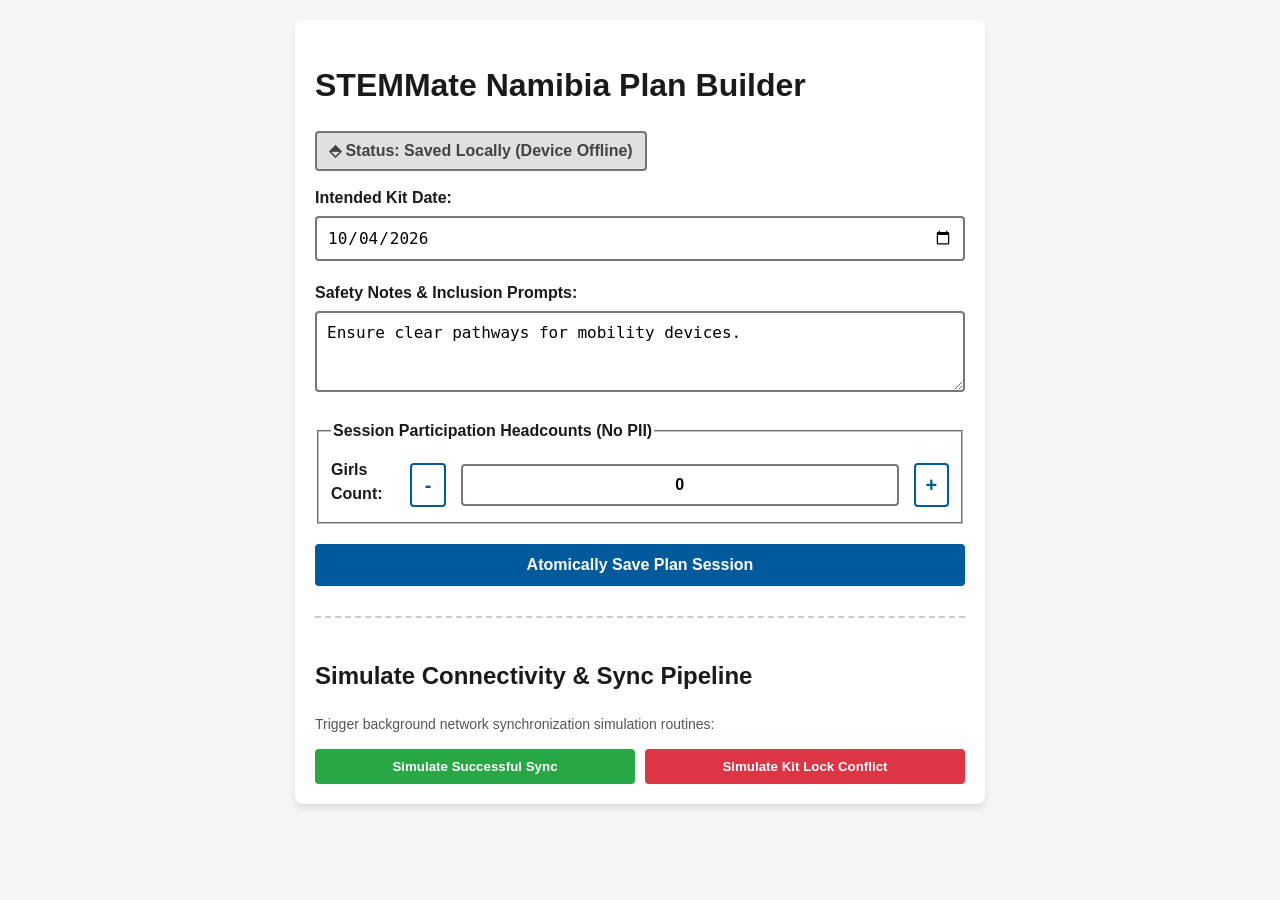
==== prototype.html @ 49596c2e "feat: setup core layout architecture and bind accessibility labels [QR-03]" ====
<!DOCTYPE html>
<html lang="en">
<head>
    <meta charset="UTF-8">
    <meta name="viewport" content="width=device-width, initial-scale=1.0">
    <title>STEMMate Namibia - Technical Prototype MVP</title>
    <style>
        :root {
            --primary: #005a9c;
            --warning: #d9381e;
            --success: #1b7a43;
            --bg: #f4f6f8;
            --text: #1a1a1a;
        }
        body {
            font-family: Arial, sans-serif;
            background-color: var(--bg);
            color: var(--text);
            line-height: 1.5;
            padding: 20px;
            margin: 0;
        }
        main { max-width: 650px; margin: 0 auto; background: white; padding: 20px; border-radius: 8px; box-shadow: 0 4px 6px rgba(0,0,0,0.1); }
        .badge { display: inline-block; padding: 6px 12px; font-weight: bold; border-radius: 4px; margin-bottom: 15px; }
        .badge-offline { background: #e0e0e0; color: #424242; border: 2px solid #757575; }
        .badge-success { background: #d4edda; color: var(--success); border: 2px solid var(--success); }
        .badge-error { background: #f8d7da; color: var(--warning); border: 2px solid var(--warning); }
        .form-group { margin-bottom: 20px; }
        label { display: block; font-weight: bold; margin-bottom: 6px; }
        input[type="text"], input[type="date"], textarea { width: 100%; padding: 10px; border: 2px solid #767676; border-radius: 4px; box-sizing: border-box; font-size: 16px; }
        .counter-group { display: flex; align-items: center; gap: 15px; }
        .counter-btn { width: 44px; height: 44px; font-size: 20px; font-weight: bold; cursor: pointer; border: 2px solid var(--primary); background: white; color: var(--primary); border-radius: 4px; }
        .counter-btn:focus, input:focus, textarea:focus { outline: 3px solid #ffbf47; outline-offset: 2px; }
        .counter-val { font-size: 20px; font-weight: bold; width: 40px; text-align: center; }
        .btn-submit { background-color: var(--primary); color: white; border: none; padding: 12px 24px; font-size: 16px; font-weight: bold; border-radius: 4px; cursor: pointer; width: 100%; }
        .btn-submit:hover { background-color: #004070; }
        .alert-box { background: #fff3cd; color: #856404; border: 2px solid #ffeeba; padding: 15px; border-radius: 4px; margin-top: 20px; }
        .sr-only { position: absolute; width: 1px; height: 1px; padding: 0; margin: -1px; overflow: hidden; clip: rect(0,0,0,0); border: 0; }
    </style>
</head>
<body>

<main role="main">
    <h1>STEMMate Namibia Plan Builder</h1>
    
    <!-- SYSTEM STATUS INDICATOR (QR-03 Non-colour cues / Accessible states) -->
    <div id="statusIndicator" class="badge badge-offline" role="status" aria-live="polite">
        ⬘ Status: Saved Locally (Device Offline)
    </div>

    <!-- WORKFLOW 1: PLAN CREATION (FR-03) -->
    <form id="plannerForm" onsubmit="handleSave(event)">
        <div class="form-group">
            <label for="planDate">Intended Kit Date:</label>
            <input type="date" id="planDate" required value="2026-10-04">
        </div>

        <div class="form-group">
            <label for="safetyNotes">Safety Notes & Inclusion Prompts:</label>
            <textarea id="safetyNotes" rows="3" required placeholder="E.g., Ensure clear pathways for mobility devices. Secure loose battery elements.">Ensure clear pathways for mobility devices.</textarea>
        </div>

        <!-- WORKFLOW 2: PRIVACY-SAFE DEMOGRAPHICS (FR-06) -->
        <fieldset class="form-group">
            <legend style="font-weight: bold; margin-bottom: 10px;">Session Participation Headcounts (No PII)</legend>
            <div class="counter-group">
                <label id="lblGirls" for="valGirls">Girls Count:</label>
                <button type="button" class="counter-btn" onclick="adjustCount('Girls', -1)" aria-label="Decrease girls count">-</button>
                <input type="text" id="valGirls" class="counter-val" value="0" readonly aria-labelledby="lblGirls">
                <button type="button" class="counter-btn" onclick="adjustCount('Girls', 1)" aria-label="Increase girls count">+</button>
            </div>
        </fieldset>

        <button type="submit" class="btn-submit">Atomically Save Plan Session</button>
    </form>

    <!-- WORKFLOW 3: FAILURE / CONFLICT SIMULATION TRIGGER (FR-05, QR-05) -->
    <div id="simulationConsole" style="margin-top: 30px; border-top: 2px dashed #ccc; padding-top: 20px;">
        <h2>Simulate Connectivity & Sync Pipeline</h2>
        <p style="font-size: 14px; color: #555;">Trigger background network synchronization simulation routines:</p>
        <div style="display: flex; gap: 10px;">
            <button type="button" onclick="simulateSync('clean')" style="background:#28a745; color:white; border:none; padding:10px; cursor:pointer; flex:1; border-radius:4px; font-weight:bold;">Simulate Successful Sync</button>
            <button type="button" onclick="simulateSync('conflict')" style="background:#dc3545; color:white; border:none; padding:10px; cursor:pointer; flex:1; border-radius:4px; font-weight:bold;">Simulate Kit Lock Conflict</button>
        </div>
        
        <div id="syncFeedback" class="alert-box" style="display: none;" role="alert"></div>
    </div>
</main>

<script>
    // Local In-Memory & Storage Atomic Mock Representation (QR-01 / SR-01 payload tracking)
    function adjustCount(field, delta) {
        const input = document.getElementById(`valGirls`);
        let current = parseInt(input.value, 10);
        current = Math.max(0, current + delta);
        input.value = current;
    }

    // Workflow 1 & QR-01: Proving Local Atomicity via Storage API
    function handleSave(e) {
        e.preventDefault();
        const dataPayload = {
            date: document.getElementById('planDate').value,
            safety: document.getElementById('safetyNotes').value,
            girlsCount: document.getElementById('valGirls').value,
            syncStatus: "pending"
        };
        
        // Enforce atomic overwrite transaction footprint
        localStorage.setItem('stemmate_active_plan', JSON.stringify(dataPayload));
        
        alert("Transaction Succeeded: Data securely committed to device isolated local storage. Total payload size: ~0.12 KB (Passes SR-01 target constraint).");
    }

    // Workflow 3 & FR-05: Simulation pipeline engine transitions
    function simulateSync(scenario) {
        const feedback = document.getElementById('syncFeedback');
        const status = document.getElementById('statusIndicator');
        feedback.style.display = "block";

        if (scenario === 'clean') {
            status.className = "badge badge-success";
            status.innerHTML = "⬤ Status: Synced Successfully ✓";
            feedback.innerHTML = "<strong>Sync Operation Complete:</strong> Cryptographic handshake verified device authorization credentials. Data processed cleanly via safe idempotent architecture endpoint.";
            feedback.style.borderColor = "var(--success)";
            feedback.style.color = "var(--success)";
            feedback.style.background = "#d4edda";
        } else if (scenario === 'conflict') {
            status.className = "badge badge-error";
            status.innerHTML = "▲ Status: Collision Conflict Detected";
            feedback.innerHTML = "<strong>CRITICAL COLLISION ERROR [FR-05]:</strong> Shared distribution allocation failure. Shared Equipment Kit A is already reserved by operator profile 'Facilitator John' on 04 Oct. Please adjust your deployment timeline.";
            feedback.style.borderColor = "var(--warning)";
            feedback.style.color = "var(--warning)";
            feedback.style.background = "#f8d7da";
        }
    }
</script>
</body>
</html>
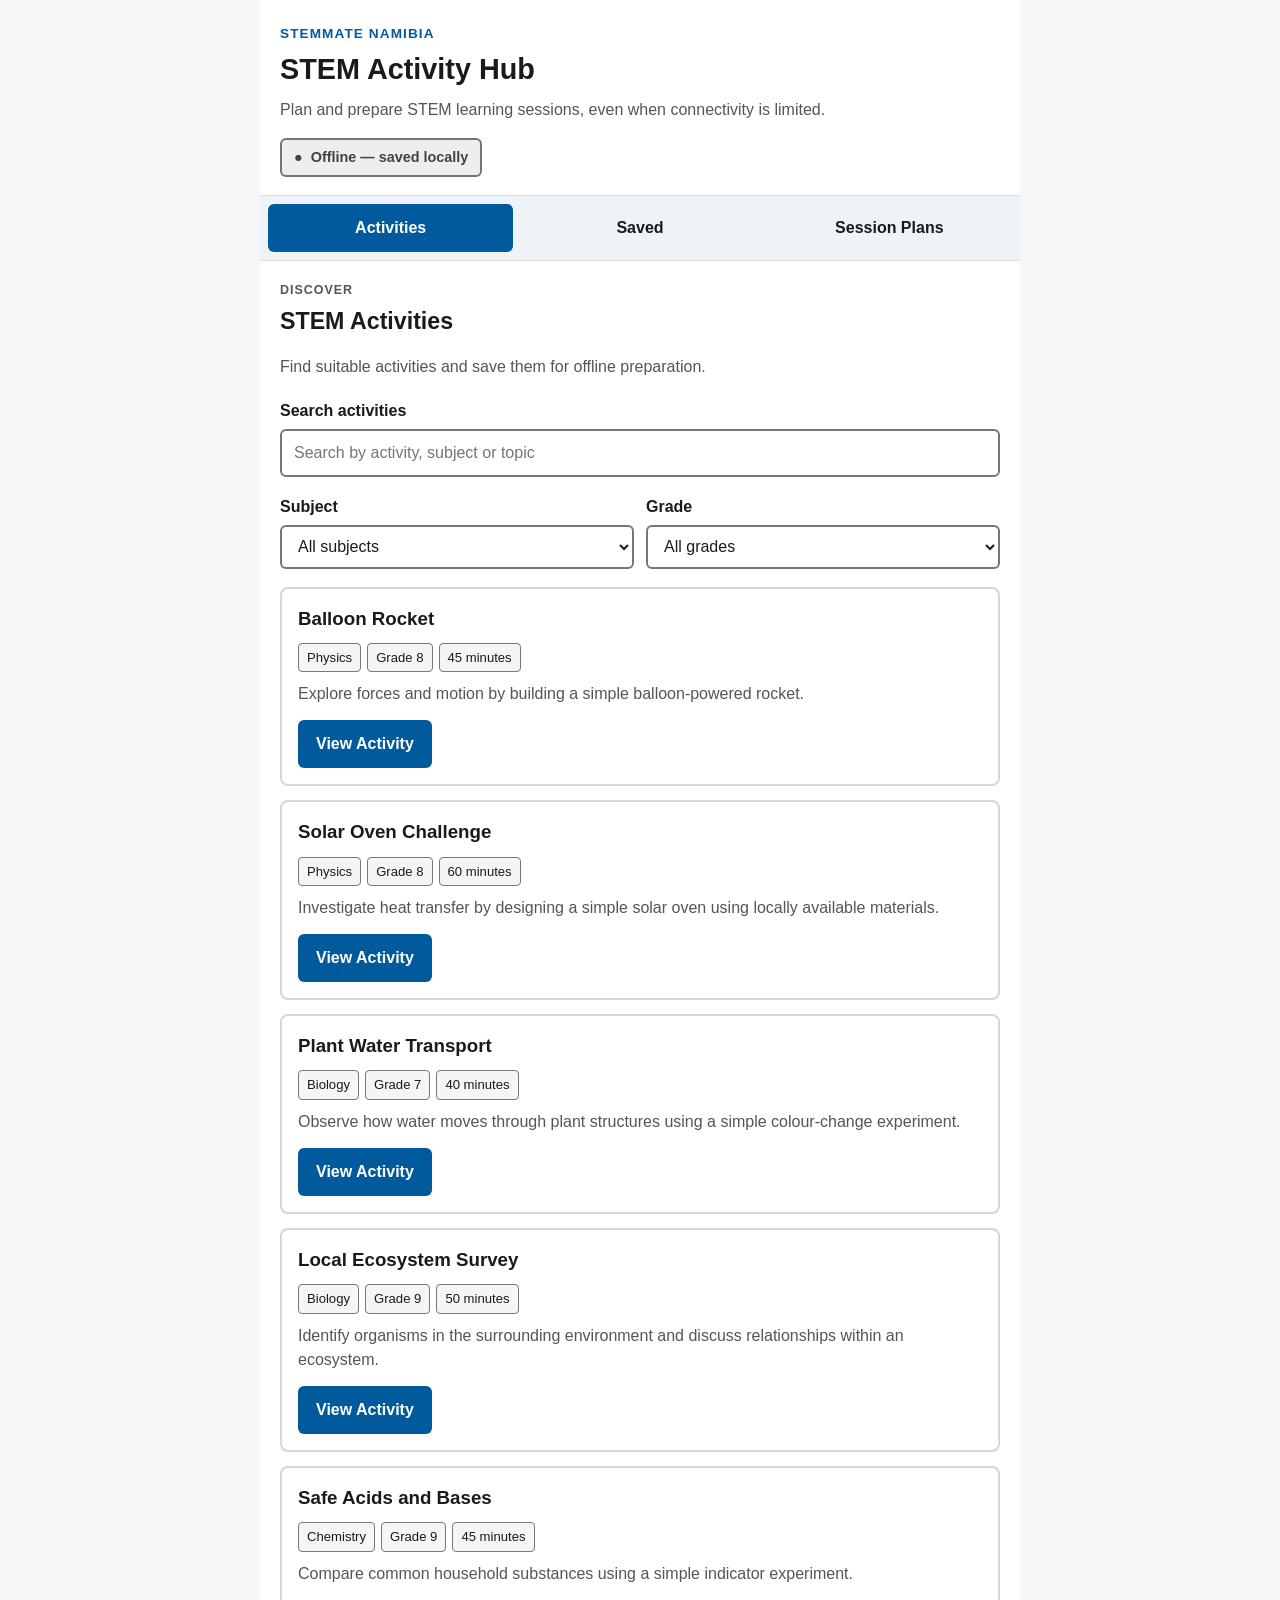
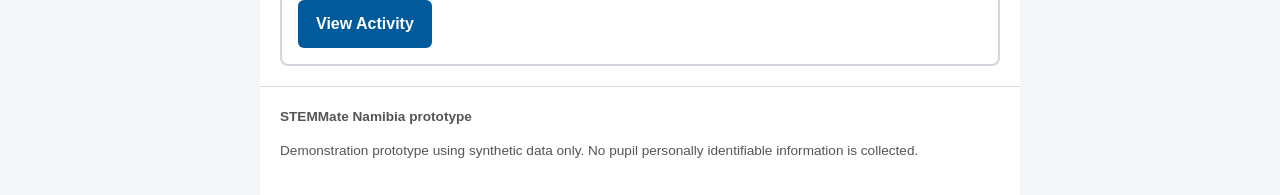
==== commit 3d38132f: "feat: build STEMMate activity and planning prototype" ====
--- a/prototype.html
+++ b/prototype.html
@@ -3,137 +3,1722 @@
 <head>
     <meta charset="UTF-8">
     <meta name="viewport" content="width=device-width, initial-scale=1.0">
-    <title>STEMMate Namibia - Technical Prototype MVP</title>
+
+    <title>STEMMate Namibia</title>
+
     <style>
         :root {
             --primary: #005a9c;
-            --warning: #d9381e;
+            --primary-dark: #003f6f;
             --success: #1b7a43;
+            --warning: #8a5a00;
+            --danger: #b42318;
+
             --bg: #f4f6f8;
+            --surface: #ffffff;
+            --surface-alt: #eef3f7;
+
             --text: #1a1a1a;
-        }
+            --muted: #555555;
+            --border: #767676;
+
+            --focus: #ffbf47;
+
+            --radius: 8px;
+        }
+
+        * {
+            box-sizing: border-box;
+        }
+
+        html {
+            scroll-behavior: smooth;
+        }
+
         body {
+            margin: 0;
+            padding: 0;
+            background: var(--bg);
+            color: var(--text);
             font-family: Arial, sans-serif;
-            background-color: var(--bg);
+            line-height: 1.5;
+        }
+
+        button,
+        input,
+        select,
+        textarea {
+            font: inherit;
+        }
+
+        button {
+            cursor: pointer;
+        }
+
+        button:focus-visible,
+        input:focus-visible,
+        select:focus-visible,
+        textarea:focus-visible {
+            outline: 3px solid var(--focus);
+            outline-offset: 3px;
+        }
+
+        .app-shell {
+            width: min(100%, 760px);
+            margin: 0 auto;
+            min-height: 100vh;
+            background: var(--surface);
+        }
+
+        /* =========================
+           HEADER
+        ========================= */
+
+        .app-header {
+            padding: 24px 20px 18px;
+            border-bottom: 1px solid #d6dce1;
+        }
+
+        .app-kicker {
+            margin: 0 0 4px;
+            color: var(--primary);
+            font-size: 0.85rem;
+            font-weight: bold;
+            letter-spacing: 0.08em;
+            text-transform: uppercase;
+        }
+
+        .app-header h1 {
+            margin: 0;
+            font-size: 1.8rem;
+        }
+
+        .app-subtitle {
+            margin: 6px 0 16px;
+            color: var(--muted);
+        }
+
+        /* =========================
+           STATUS
+        ========================= */
+
+        .status-badge {
+            display: inline-flex;
+            align-items: center;
+            gap: 8px;
+            padding: 7px 12px;
+            border: 2px solid;
+            border-radius: 6px;
+            font-weight: bold;
+            font-size: 0.9rem;
+        }
+
+        .status-badge.offline {
+            color: #424242;
+            background: #eeeeee;
+            border-color: #757575;
+        }
+
+        .status-badge.pending {
+            color: var(--warning);
+            background: #fff4d6;
+            border-color: #b7791f;
+        }
+
+        .status-badge.synced {
+            color: var(--success);
+            background: #e1f4e8;
+            border-color: var(--success);
+        }
+
+        .status-badge.error {
+            color: var(--danger);
+            background: #fde8e7;
+            border-color: var(--danger);
+        }
+
+        /* =========================
+           NAVIGATION
+        ========================= */
+
+        .app-nav {
+            display: grid;
+            grid-template-columns: repeat(3, 1fr);
+            gap: 4px;
+            padding: 8px;
+            background: var(--surface-alt);
+            border-bottom: 1px solid #d6dce1;
+        }
+
+        .nav-btn {
+            min-height: 48px;
+            border: 2px solid transparent;
+            border-radius: 6px;
+            background: transparent;
             color: var(--text);
-            line-height: 1.5;
+            font-weight: bold;
+        }
+
+        .nav-btn:hover {
+            background: #ffffff;
+        }
+
+        .nav-btn.active {
+            background: var(--primary);
+            color: white;
+        }
+
+        /* =========================
+           SCREENS
+        ========================= */
+
+        .screen {
             padding: 20px;
+        }
+
+        .hidden {
+            display: none !important;
+        }
+
+        .section-heading {
+            margin-bottom: 20px;
+        }
+
+        .section-heading h2 {
             margin: 0;
-        }
-        main { max-width: 650px; margin: 0 auto; background: white; padding: 20px; border-radius: 8px; box-shadow: 0 4px 6px rgba(0,0,0,0.1); }
-        .badge { display: inline-block; padding: 6px 12px; font-weight: bold; border-radius: 4px; margin-bottom: 15px; }
-        .badge-offline { background: #e0e0e0; color: #424242; border: 2px solid #757575; }
-        .badge-success { background: #d4edda; color: var(--success); border: 2px solid var(--success); }
-        .badge-error { background: #f8d7da; color: var(--warning); border: 2px solid var(--warning); }
-        .form-group { margin-bottom: 20px; }
-        label { display: block; font-weight: bold; margin-bottom: 6px; }
-        input[type="text"], input[type="date"], textarea { width: 100%; padding: 10px; border: 2px solid #767676; border-radius: 4px; box-sizing: border-box; font-size: 16px; }
-        .counter-group { display: flex; align-items: center; gap: 15px; }
-        .counter-btn { width: 44px; height: 44px; font-size: 20px; font-weight: bold; cursor: pointer; border: 2px solid var(--primary); background: white; color: var(--primary); border-radius: 4px; }
-        .counter-btn:focus, input:focus, textarea:focus { outline: 3px solid #ffbf47; outline-offset: 2px; }
-        .counter-val { font-size: 20px; font-weight: bold; width: 40px; text-align: center; }
-        .btn-submit { background-color: var(--primary); color: white; border: none; padding: 12px 24px; font-size: 16px; font-weight: bold; border-radius: 4px; cursor: pointer; width: 100%; }
-        .btn-submit:hover { background-color: #004070; }
-        .alert-box { background: #fff3cd; color: #856404; border: 2px solid #ffeeba; padding: 15px; border-radius: 4px; margin-top: 20px; }
-        .sr-only { position: absolute; width: 1px; height: 1px; padding: 0; margin: -1px; overflow: hidden; clip: rect(0,0,0,0); border: 0; }
+            font-size: 1.45rem;
+        }
+
+        .section-heading p {
+            color: var(--muted);
+        }
+
+        .section-label {
+            margin: 0 0 4px;
+            color: var(--primary);
+            font-size: 0.78rem;
+            font-weight: bold;
+            letter-spacing: 0.08em;
+        }
+
+        /* =========================
+           FORMS
+        ========================= */
+
+        .form-group {
+            margin-bottom: 18px;
+        }
+
+        label,
+        legend {
+            display: block;
+            margin-bottom: 6px;
+            font-weight: bold;
+        }
+
+        input[type="search"],
+        input[type="date"],
+        input[type="text"],
+        select,
+        textarea {
+            width: 100%;
+            min-height: 44px;
+            padding: 10px 12px;
+            border: 2px solid var(--border);
+            border-radius: 6px;
+            background: white;
+            color: var(--text);
+        }
+
+        textarea {
+            resize: vertical;
+        }
+
+        .filter-row {
+            display: grid;
+            grid-template-columns: 1fr 1fr;
+            gap: 12px;
+        }
+
+        /* =========================
+           BUTTONS
+        ========================= */
+
+        .btn {
+            min-height: 44px;
+            padding: 10px 16px;
+            border: 2px solid transparent;
+            border-radius: 6px;
+            font-weight: bold;
+        }
+
+        .btn-primary {
+            background: var(--primary);
+            color: white;
+        }
+
+        .btn-primary:hover {
+            background: var(--primary-dark);
+        }
+
+        .btn-secondary {
+            background: white;
+            color: var(--primary);
+            border-color: var(--primary);
+        }
+
+        .btn-danger {
+            background: white;
+            color: var(--danger);
+            border-color: var(--danger);
+        }
+
+        .button-row {
+            display: flex;
+            flex-wrap: wrap;
+            gap: 10px;
+        }
+
+        /* =========================
+           ACTIVITY CARDS
+        ========================= */
+
+        .activity-list {
+            display: grid;
+            gap: 14px;
+        }
+
+        .activity-card {
+            padding: 16px;
+            border: 2px solid #d1d7dc;
+            border-radius: var(--radius);
+            background: white;
+        }
+
+        .activity-card:hover {
+            border-color: var(--primary);
+        }
+
+        .activity-card h3 {
+            margin: 0 0 6px;
+        }
+
+        .activity-meta {
+            display: flex;
+            flex-wrap: wrap;
+            gap: 6px;
+            margin: 10px 0;
+        }
+
+        .tag {
+            display: inline-block;
+            padding: 4px 8px;
+            border: 1px solid #777;
+            border-radius: 4px;
+            background: #f5f5f5;
+            font-size: 0.82rem;
+        }
+
+        .activity-description {
+            margin: 8px 0 14px;
+            color: var(--muted);
+        }
+
+        /* =========================
+           DETAILS
+        ========================= */
+
+        .detail-panel {
+            padding: 18px;
+            border: 2px solid #d1d7dc;
+            border-radius: var(--radius);
+            background: white;
+        }
+
+        .detail-panel h2 {
+            margin-top: 0;
+        }
+
+        .detail-list {
+            padding-left: 20px;
+        }
+
+        /* =========================
+           PLAN
+        ========================= */
+
+        .plan-card {
+            padding: 18px;
+            border: 2px solid #d1d7dc;
+            border-radius: var(--radius);
+            background: white;
+        }
+
+        .plan-status {
+            margin-bottom: 16px;
+        }
+
+        .plan-status strong {
+            display: block;
+            margin-bottom: 4px;
+        }
+
+        /* =========================
+           ALERTS
+        ========================= */
+
+        .alert {
+            margin: 16px 0;
+            padding: 14px;
+            border: 2px solid;
+            border-radius: 6px;
+        }
+
+        .alert-info {
+            color: #174b70;
+            background: #e8f3fb;
+            border-color: #6da8d0;
+        }
+
+        .alert-warning {
+            color: #6b4700;
+            background: #fff4d6;
+            border-color: #b7791f;
+        }
+
+        .alert-success {
+            color: var(--success);
+            background: #e1f4e8;
+            border-color: var(--success);
+        }
+
+        .alert-error {
+            color: var(--danger);
+            background: #fde8e7;
+            border-color: var(--danger);
+        }
+
+        /* =========================
+           EMPTY STATE
+        ========================= */
+
+        .empty-state {
+            padding: 24px;
+            text-align: center;
+            border: 2px dashed #999;
+            border-radius: var(--radius);
+            color: var(--muted);
+        }
+
+        /* =========================
+           FOOTER
+        ========================= */
+
+        .app-footer {
+            padding: 20px;
+            border-top: 1px solid #d6dce1;
+            color: var(--muted);
+            font-size: 0.85rem;
+        }
+
+        /* =========================
+           MOBILE
+        ========================= */
+
+        @media (max-width: 520px) {
+            .screen {
+                padding: 16px;
+            }
+
+            .app-header {
+                padding: 20px 16px 16px;
+            }
+
+            .filter-row {
+                grid-template-columns: 1fr;
+                gap: 0;
+            }
+
+            .button-row {
+                flex-direction: column;
+            }
+
+            .button-row .btn {
+                width: 100%;
+            }
+        }
     </style>
 </head>
+
 <body>
 
-<main role="main">
-    <h1>STEMMate Namibia Plan Builder</h1>
-    
-    <!-- SYSTEM STATUS INDICATOR (QR-03 Non-colour cues / Accessible states) -->
-    <div id="statusIndicator" class="badge badge-offline" role="status" aria-live="polite">
-        ⬘ Status: Saved Locally (Device Offline)
-    </div>
-
-    <!-- WORKFLOW 1: PLAN CREATION (FR-03) -->
-    <form id="plannerForm" onsubmit="handleSave(event)">
+<main class="app-shell">
+
+    <!-- =========================
+         APPLICATION HEADER
+    ========================== -->
+
+    <header class="app-header">
+
+        <p class="app-kicker">STEMMate Namibia</p>
+
+        <h1>STEM Activity Hub</h1>
+
+        <p class="app-subtitle">
+            Plan and prepare STEM learning sessions, even when connectivity is limited.
+        </p>
+
+        <div
+            id="statusIndicator"
+            class="status-badge offline"
+            role="status"
+            aria-live="polite"
+        >
+            <span aria-hidden="true">●</span>
+            <span id="statusText">Offline — saved locally</span>
+        </div>
+
+    </header>
+
+
+    <!-- =========================
+         MAIN NAVIGATION
+    ========================== -->
+
+    <nav class="app-nav" aria-label="Main navigation">
+
+        <button
+            type="button"
+            class="nav-btn active"
+            data-screen="activities"
+            onclick="showScreen('activities')"
+        >
+            Activities
+        </button>
+
+        <button
+            type="button"
+            class="nav-btn"
+            data-screen="saved"
+            onclick="showScreen('saved')"
+        >
+            Saved
+        </button>
+
+        <button
+            type="button"
+            class="nav-btn"
+            data-screen="plans"
+            onclick="showScreen('plans')"
+        >
+            Session Plans
+        </button>
+
+    </nav>
+
+
+    <!-- =========================
+         ACTIVITY DISCOVERY
+    ========================== -->
+
+    <section
+        id="activitiesScreen"
+        class="screen"
+        aria-labelledby="activitiesHeading"
+    >
+
+        <div class="section-heading">
+
+            <p class="section-label">DISCOVER</p>
+
+            <h2 id="activitiesHeading">
+                STEM Activities
+            </h2>
+
+            <p>
+                Find suitable activities and save them for offline preparation.
+            </p>
+
+        </div>
+
+
         <div class="form-group">
-            <label for="planDate">Intended Kit Date:</label>
-            <input type="date" id="planDate" required value="2026-10-04">
+
+            <label for="activitySearch">
+                Search activities
+            </label>
+
+            <input
+                type="search"
+                id="activitySearch"
+                placeholder="Search by activity, subject or topic"
+                oninput="filterActivities()"
+            >
+
         </div>
 
-        <div class="form-group">
-            <label for="safetyNotes">Safety Notes & Inclusion Prompts:</label>
-            <textarea id="safetyNotes" rows="3" required placeholder="E.g., Ensure clear pathways for mobility devices. Secure loose battery elements.">Ensure clear pathways for mobility devices.</textarea>
+
+        <div class="filter-row">
+
+            <div class="form-group">
+
+                <label for="subjectFilter">
+                    Subject
+                </label>
+
+                <select
+                    id="subjectFilter"
+                    onchange="filterActivities()"
+                >
+                    <option value="all">All subjects</option>
+                    <option value="Physics">Physics</option>
+                    <option value="Biology">Biology</option>
+                    <option value="Chemistry">Chemistry</option>
+                </select>
+
+            </div>
+
+
+            <div class="form-group">
+
+                <label for="gradeFilter">
+                    Grade
+                </label>
+
+                <select
+                    id="gradeFilter"
+                    onchange="filterActivities()"
+                >
+                    <option value="all">All grades</option>
+                    <option value="7">Grade 7</option>
+                    <option value="8">Grade 8</option>
+                    <option value="9">Grade 9</option>
+                </select>
+
+            </div>
+
         </div>
 
-        <!-- WORKFLOW 2: PRIVACY-SAFE DEMOGRAPHICS (FR-06) -->
-        <fieldset class="form-group">
-            <legend style="font-weight: bold; margin-bottom: 10px;">Session Participation Headcounts (No PII)</legend>
-            <div class="counter-group">
-                <label id="lblGirls" for="valGirls">Girls Count:</label>
-                <button type="button" class="counter-btn" onclick="adjustCount('Girls', -1)" aria-label="Decrease girls count">-</button>
-                <input type="text" id="valGirls" class="counter-val" value="0" readonly aria-labelledby="lblGirls">
-                <button type="button" class="counter-btn" onclick="adjustCount('Girls', 1)" aria-label="Increase girls count">+</button>
+
+        <div
+            id="activityList"
+            class="activity-list"
+            aria-live="polite"
+        ></div>
+
+    </section>
+
+
+    <!-- =========================
+         ACTIVITY DETAILS
+    ========================== -->
+
+    <section
+        id="detailsScreen"
+        class="screen hidden"
+        aria-labelledby="detailsHeading"
+    >
+
+        <div id="activityDetails"></div>
+
+    </section>
+
+
+    <!-- =========================
+         SAVED ACTIVITIES
+    ========================== -->
+
+    <section
+        id="savedScreen"
+        class="screen hidden"
+        aria-labelledby="savedHeading"
+    >
+
+        <div class="section-heading">
+
+            <p class="section-label">OFFLINE</p>
+
+            <h2 id="savedHeading">
+                Saved Activities
+            </h2>
+
+            <p>
+                These activities are stored on this device and remain available offline.
+            </p>
+
+        </div>
+
+        <div
+            id="savedActivityList"
+            class="activity-list"
+            aria-live="polite"
+        ></div>
+
+    </section>
+
+
+    <!-- =========================
+         SESSION PLANS
+    ========================== -->
+
+    <section
+        id="plansScreen"
+        class="screen hidden"
+        aria-labelledby="plansHeading"
+    >
+
+        <div class="section-heading">
+
+            <p class="section-label">PLAN</p>
+
+            <h2 id="plansHeading">
+                Session Plans
+            </h2>
+
+            <p>
+                Create, save and recover session plans from this device.
+            </p>
+
+        </div>
+
+        <div id="planWorkspace"></div>
+
+    </section>
+
+
+    <!-- =========================
+         FOOTER
+    ========================== -->
+
+    <footer class="app-footer">
+
+        <strong>STEMMate Namibia prototype</strong>
+
+        <p>
+            Demonstration prototype using synthetic data only.
+            No pupil personally identifiable information is collected.
+        </p>
+
+    </footer>
+
+</main>
+
+
+<script>
+
+    /* =========================================================
+       SYNTHETIC ACTIVITY DATA
+       ========================================================= */
+
+    const activities = [
+
+        {
+            id: "PHY-001",
+            title: "Balloon Rocket",
+            subject: "Physics",
+            grade: "8",
+            duration: "45 minutes",
+            difficulty: "Beginner",
+
+            description:
+                "Explore forces and motion by building a simple balloon-powered rocket.",
+
+            materials: [
+                "Balloon",
+                "String",
+                "Drinking straw",
+                "Tape"
+            ],
+
+            safety:
+                "Keep the activity area clear and secure the string pathway before starting."
+        },
+
+        {
+            id: "PHY-002",
+            title: "Solar Oven Challenge",
+            subject: "Physics",
+            grade: "8",
+            duration: "60 minutes",
+            difficulty: "Intermediate",
+
+            description:
+                "Investigate heat transfer by designing a simple solar oven using locally available materials.",
+
+            materials: [
+                "Cardboard box",
+                "Aluminium foil",
+                "Clear plastic",
+                "Paper"
+            ],
+
+            safety:
+                "Do not look directly at concentrated sunlight. Supervise all heating activities."
+        },
+
+        {
+            id: "BIO-001",
+            title: "Plant Water Transport",
+            subject: "Biology",
+            grade: "7",
+            duration: "40 minutes",
+            difficulty: "Beginner",
+
+            description:
+                "Observe how water moves through plant structures using a simple colour-change experiment.",
+
+            materials: [
+                "Celery stalks",
+                "Clear container",
+                "Water",
+                "Food colouring"
+            ],
+
+            safety:
+                "Do not consume experimental materials. Wash hands after the activity."
+        },
+
+        {
+            id: "BIO-002",
+            title: "Local Ecosystem Survey",
+            subject: "Biology",
+            grade: "9",
+            duration: "50 minutes",
+            difficulty: "Intermediate",
+
+            description:
+                "Identify organisms in the surrounding environment and discuss relationships within an ecosystem.",
+
+            materials: [
+                "Observation sheets",
+                "Pencils",
+                "Optional magnifying glass"
+            ],
+
+            safety:
+                "Avoid touching unknown plants or animals and remain within the designated activity area."
+        },
+
+        {
+            id: "CHE-001",
+            title: "Safe Acids and Bases",
+            subject: "Chemistry",
+            grade: "9",
+            duration: "45 minutes",
+            difficulty: "Intermediate",
+
+            description:
+                "Compare common household substances using a simple indicator experiment.",
+
+            materials: [
+                "Red cabbage indicator",
+                "Small containers",
+                "Water",
+                "Household samples"
+            ],
+
+            safety:
+                "Use only approved household samples and never taste experimental substances."
+        }
+
+    ];
+
+
+    /* =========================================================
+       APPLICATION STATE
+       ========================================================= */
+
+    let currentActivityId = null;
+
+    let savedActivities =
+        JSON.parse(
+            localStorage.getItem("stemmate_saved_activities") || "[]"
+        );
+
+    let currentPlan =
+        JSON.parse(
+            localStorage.getItem("stemmate_active_plan") || "null"
+        );
+
+
+    /* =========================================================
+       SCREEN NAVIGATION
+       ========================================================= */
+
+    function showScreen(screenName) {
+
+        const screens = [
+            "activities",
+            "details",
+            "saved",
+            "plans"
+        ];
+
+        screens.forEach(function(name) {
+
+            const screen =
+                document.getElementById(name + "Screen");
+
+            if (screen) {
+                screen.classList.toggle(
+                    "hidden",
+                    name !== screenName
+                );
+            }
+
+        });
+
+
+        document.querySelectorAll(".nav-btn").forEach(function(button) {
+
+            button.classList.toggle(
+                "active",
+                button.dataset.screen === screenName
+            );
+
+        });
+
+
+        if (screenName === "activities") {
+            filterActivities();
+        }
+
+        if (screenName === "saved") {
+            renderSavedActivities();
+        }
+
+        if (screenName === "plans") {
+            renderPlanWorkspace();
+        }
+
+        window.scrollTo({
+            top: 0,
+            behavior: "smooth"
+        });
+    }
+
+
+    /* =========================================================
+       ACTIVITY FILTERING
+       ========================================================= */
+
+    function filterActivities() {
+
+        const search =
+            document
+                .getElementById("activitySearch")
+                .value
+                .trim()
+                .toLowerCase();
+
+        const subject =
+            document.getElementById("subjectFilter").value;
+
+        const grade =
+            document.getElementById("gradeFilter").value;
+
+
+        const filtered =
+            activities.filter(function(activity) {
+
+                const matchesSearch =
+                    activity.title.toLowerCase().includes(search) ||
+                    activity.subject.toLowerCase().includes(search) ||
+                    activity.description.toLowerCase().includes(search);
+
+                const matchesSubject =
+                    subject === "all" ||
+                    activity.subject === subject;
+
+                const matchesGrade =
+                    grade === "all" ||
+                    activity.grade === grade;
+
+                return (
+                    matchesSearch &&
+                    matchesSubject &&
+                    matchesGrade
+                );
+
+            });
+
+
+        renderActivityList(filtered);
+    }
+
+
+    /* =========================================================
+       ACTIVITY LIST
+       ========================================================= */
+
+    function renderActivityList(list) {
+
+        const container =
+            document.getElementById("activityList");
+
+
+        if (list.length === 0) {
+
+            container.innerHTML = `
+                <div class="empty-state">
+                    <strong>No activities found.</strong>
+                    <p>
+                        Try changing the search or filters.
+                    </p>
+                </div>
+            `;
+
+            return;
+        }
+
+
+        container.innerHTML =
+            list.map(function(activity) {
+
+                return `
+                    <article class="activity-card">
+
+                        <h3>${activity.title}</h3>
+
+                        <div class="activity-meta">
+
+                            <span class="tag">
+                                ${activity.subject}
+                            </span>
+
+                            <span class="tag">
+                                Grade ${activity.grade}
+                            </span>
+
+                            <span class="tag">
+                                ${activity.duration}
+                            </span>
+
+                        </div>
+
+                        <p class="activity-description">
+                            ${activity.description}
+                        </p>
+
+                        <button
+                            type="button"
+                            class="btn btn-primary"
+                            onclick="openActivity('${activity.id}')"
+                        >
+                            View Activity
+                        </button>
+
+                    </article>
+                `;
+
+            }).join("");
+
+    }
+
+
+    /* =========================================================
+       ACTIVITY DETAILS
+       ========================================================= */
+
+    function openActivity(activityId) {
+
+        const activity =
+            activities.find(
+                function(item) {
+                    return item.id === activityId;
+                }
+            );
+
+
+        if (!activity) {
+            return;
+        }
+
+
+        currentActivityId = activity.id;
+
+
+        const isSaved =
+            savedActivities.includes(activity.id);
+
+
+        document.getElementById("activityDetails").innerHTML = `
+
+            <div class="detail-panel">
+
+                <button
+                    type="button"
+                    class="btn btn-secondary"
+                    onclick="showScreen('activities')"
+                >
+                    ← Back to Activities
+                </button>
+
+                <br><br>
+
+                <p class="section-label">
+                    ${activity.subject} • Grade ${activity.grade}
+                </p>
+
+                <h2 id="detailsHeading">
+                    ${activity.title}
+                </h2>
+
+                <p>
+                    ${activity.description}
+                </p>
+
+
+                <h3>Activity information</h3>
+
+                <ul class="detail-list">
+                    <li>Duration: ${activity.duration}</li>
+                    <li>Difficulty: ${activity.difficulty}</li>
+                </ul>
+
+
+                <h3>Materials</h3>
+
+                <ul class="detail-list">
+
+                    ${activity.materials
+                        .map(function(material) {
+                            return `<li>${material}</li>`;
+                        })
+                        .join("")}
+
+                </ul>
+
+
+                <h3>Safety and inclusion</h3>
+
+                <div class="alert alert-info">
+                    ${activity.safety}
+                </div>
+
+
+                <div class="button-row">
+
+                    <button
+                        type="button"
+                        class="btn btn-primary"
+                        onclick="toggleSavedActivity()"
+                    >
+                        ${isSaved
+                            ? "Remove from Saved"
+                            : "Save for Offline Use"}
+                    </button>
+
+                    <button
+                        type="button"
+                        class="btn btn-secondary"
+                        onclick="createPlanFromActivity()"
+                    >
+                        Add to Session Plan
+                    </button>
+
+                </div>
+
             </div>
-        </fieldset>
-
-        <button type="submit" class="btn-submit">Atomically Save Plan Session</button>
-    </form>
-
-    <!-- WORKFLOW 3: FAILURE / CONFLICT SIMULATION TRIGGER (FR-05, QR-05) -->
-    <div id="simulationConsole" style="margin-top: 30px; border-top: 2px dashed #ccc; padding-top: 20px;">
-        <h2>Simulate Connectivity & Sync Pipeline</h2>
-        <p style="font-size: 14px; color: #555;">Trigger background network synchronization simulation routines:</p>
-        <div style="display: flex; gap: 10px;">
-            <button type="button" onclick="simulateSync('clean')" style="background:#28a745; color:white; border:none; padding:10px; cursor:pointer; flex:1; border-radius:4px; font-weight:bold;">Simulate Successful Sync</button>
-            <button type="button" onclick="simulateSync('conflict')" style="background:#dc3545; color:white; border:none; padding:10px; cursor:pointer; flex:1; border-radius:4px; font-weight:bold;">Simulate Kit Lock Conflict</button>
-        </div>
-        
-        <div id="syncFeedback" class="alert-box" style="display: none;" role="alert"></div>
-    </div>
-</main>
-
-<script>
-    // Local In-Memory & Storage Atomic Mock Representation (QR-01 / SR-01 payload tracking)
-    function adjustCount(field, delta) {
-        const input = document.getElementById(`valGirls`);
-        let current = parseInt(input.value, 10);
-        current = Math.max(0, current + delta);
-        input.value = current;
+        `;
+
+
+        showScreen("details");
     }
 
-    // Workflow 1 & QR-01: Proving Local Atomicity via Storage API
-    function handleSave(e) {
-        e.preventDefault();
-        const dataPayload = {
-            date: document.getElementById('planDate').value,
-            safety: document.getElementById('safetyNotes').value,
-            girlsCount: document.getElementById('valGirls').value,
-            syncStatus: "pending"
+
+    /* =========================================================
+       SAVE / REMOVE OFFLINE ACTIVITY
+       ========================================================= */
+
+    function toggleSavedActivity() {
+
+        if (!currentActivityId) {
+            return;
+        }
+
+
+        if (savedActivities.includes(currentActivityId)) {
+
+            savedActivities =
+                savedActivities.filter(
+                    function(id) {
+                        return id !== currentActivityId;
+                    }
+                );
+
+        } else {
+
+            savedActivities.push(currentActivityId);
+
+        }
+
+
+        localStorage.setItem(
+            "stemmate_saved_activities",
+            JSON.stringify(savedActivities)
+        );
+
+
+        openActivity(currentActivityId);
+    }
+
+
+    /* =========================================================
+       SAVED ACTIVITIES
+       ========================================================= */
+
+    function renderSavedActivities() {
+
+        const container =
+            document.getElementById("savedActivityList");
+
+
+        const saved =
+            activities.filter(
+                function(activity) {
+                    return savedActivities.includes(activity.id);
+                }
+            );
+
+
+        if (saved.length === 0) {
+
+            container.innerHTML = `
+                <div class="empty-state">
+
+                    <strong>
+                        No activities saved yet.
+                    </strong>
+
+                    <p>
+                        Open an activity and choose
+                        "Save for Offline Use".
+                    </p>
+
+                </div>
+            `;
+
+            return;
+        }
+
+
+        container.innerHTML =
+            saved.map(function(activity) {
+
+                return `
+                    <article class="activity-card">
+
+                        <h3>
+                            ${activity.title}
+                        </h3>
+
+                        <div class="activity-meta">
+
+                            <span class="tag">
+                                ${activity.subject}
+                            </span>
+
+                            <span class="tag">
+                                Grade ${activity.grade}
+                            </span>
+
+                        </div>
+
+                        <p class="activity-description">
+                            ${activity.description}
+                        </p>
+
+                        <button
+                            type="button"
+                            class="btn btn-primary"
+                            onclick="openActivity('${activity.id}')"
+                        >
+                            Open Saved Activity
+                        </button>
+
+                    </article>
+                `;
+
+            }).join("");
+
+    }
+
+
+    /* =========================================================
+       SESSION PLAN
+       ========================================================= */
+
+    function createPlanFromActivity() {
+
+        const activity =
+            activities.find(
+                function(item) {
+                    return item.id === currentActivityId;
+                }
+            );
+
+
+        if (!activity) {
+            return;
+        }
+
+
+        currentPlan = {
+
+            activityId: activity.id,
+
+            activityTitle: activity.title,
+
+            date: "",
+
+            safetyNotes: activity.safety,
+
+            girlsCount: 0,
+
+            status: "draft"
+
         };
-        
-        // Enforce atomic overwrite transaction footprint
-        localStorage.setItem('stemmate_active_plan', JSON.stringify(dataPayload));
-        
-        alert("Transaction Succeeded: Data securely committed to device isolated local storage. Total payload size: ~0.12 KB (Passes SR-01 target constraint).");
+
+
+        savePlanLocally();
+
+        showScreen("plans");
     }
 
-    // Workflow 3 & FR-05: Simulation pipeline engine transitions
-    function simulateSync(scenario) {
-        const feedback = document.getElementById('syncFeedback');
-        const status = document.getElementById('statusIndicator');
-        feedback.style.display = "block";
-
-        if (scenario === 'clean') {
-            status.className = "badge badge-success";
-            status.innerHTML = "⬤ Status: Synced Successfully ✓";
-            feedback.innerHTML = "<strong>Sync Operation Complete:</strong> Cryptographic handshake verified device authorization credentials. Data processed cleanly via safe idempotent architecture endpoint.";
-            feedback.style.borderColor = "var(--success)";
-            feedback.style.color = "var(--success)";
-            feedback.style.background = "#d4edda";
-        } else if (scenario === 'conflict') {
-            status.className = "badge badge-error";
-            status.innerHTML = "▲ Status: Collision Conflict Detected";
-            feedback.innerHTML = "<strong>CRITICAL COLLISION ERROR [FR-05]:</strong> Shared distribution allocation failure. Shared Equipment Kit A is already reserved by operator profile 'Facilitator John' on 04 Oct. Please adjust your deployment timeline.";
-            feedback.style.borderColor = "var(--warning)";
-            feedback.style.color = "var(--warning)";
-            feedback.style.background = "#f8d7da";
-        }
+
+    function renderPlanWorkspace() {
+
+        const container =
+            document.getElementById("planWorkspace");
+
+
+        if (!currentPlan) {
+
+            container.innerHTML = `
+
+                <div class="empty-state">
+
+                    <strong>
+                        No session plan yet.
+                    </strong>
+
+                    <p>
+                        Open an activity and select
+                        "Add to Session Plan".
+                    </p>
+
+                </div>
+
+            `;
+
+            return;
+        }
+
+
+        const statusLabel =
+            currentPlan.status === "pending"
+                ? "Pending sync"
+                : currentPlan.status === "synced"
+                    ? "Synced"
+                    : "Draft saved locally";
+
+
+        container.innerHTML = `
+
+            <div class="plan-card">
+
+                <div class="plan-status">
+
+                    <strong>
+                        Current Plan
+                    </strong>
+
+                    <span>
+                        ${statusLabel}
+                    </span>
+
+                </div>
+
+
+                <div class="form-group">
+
+                    <label for="planActivity">
+                        Activity
+                    </label>
+
+                    <input
+                        type="text"
+                        id="planActivity"
+                        value="${currentPlan.activityTitle}"
+                        readonly
+                    >
+
+                </div>
+
+
+                <div class="form-group">
+
+                    <label for="planDate">
+                        Intended session date
+                    </label>
+
+                    <input
+                        type="date"
+                        id="planDate"
+                        value="${currentPlan.date}"
+                    >
+
+                </div>
+
+
+                <div class="form-group">
+
+                    <label for="safetyNotes">
+                        Safety and inclusion notes
+                    </label>
+
+                    <textarea
+                        id="safetyNotes"
+                        rows="4"
+                    >${currentPlan.safetyNotes}</textarea>
+
+                </div>
+
+
+                <fieldset class="form-group">
+
+                    <legend>
+                        Session participation
+                    </legend>
+
+                    <label for="girlsCount">
+                        Girls count
+                    </label>
+
+                    <div class="button-row">
+
+                        <button
+                            type="button"
+                            class="btn btn-secondary"
+                            onclick="adjustCount(-1)"
+                            aria-label="Decrease girls count"
+                        >
+                            −
+                        </button>
+
+                        <input
+                            type="text"
+                            id="girlsCount"
+                            value="${currentPlan.girlsCount}"
+                            readonly
+                            aria-label="Girls count"
+                        >
+
+                        <button
+                            type="button"
+                            class="btn btn-secondary"
+                            onclick="adjustCount(1)"
+                            aria-label="Increase girls count"
+                        >
+                            +
+                        </button>
+
+                    </div>
+
+                </fieldset>
+
+
+                <div
+                    id="planMessage"
+                    aria-live="polite"
+                ></div>
+
+
+                <div class="button-row">
+
+                    <button
+                        type="button"
+                        class="btn btn-primary"
+                        onclick="savePlanDraft()"
+                    >
+                        Save Draft
+                    </button>
+
+                    <button
+                        type="button"
+                        class="btn btn-secondary"
+                        onclick="simulateConnectionRestore()"
+                    >
+                        Restore Connection
+                    </button>
+
+                    <button
+                        type="button"
+                        class="btn btn-secondary"
+                        onclick="simulateSync()"
+                    >
+                        Sync Plan
+                    </button>
+
+                </div>
+
+            </div>
+        `;
     }
+
+
+    /* =========================================================
+       PLAN COUNT
+       ========================================================= */
+
+    function adjustCount(delta) {
+
+        if (!currentPlan) {
+            return;
+        }
+
+
+        currentPlan.girlsCount =
+            Math.max(
+                0,
+                currentPlan.girlsCount + delta
+            );
+
+
+        const counter =
+            document.getElementById("girlsCount");
+
+
+        if (counter) {
+            counter.value = currentPlan.girlsCount;
+        }
+
+
+        savePlanLocally();
+    }
+
+
+    /* =========================================================
+       PLAN VALIDATION
+       ========================================================= */
+
+    function collectPlanForm() {
+
+        const date =
+            document.getElementById("planDate").value;
+
+        const safetyNotes =
+            document.getElementById("safetyNotes").value.trim();
+
+
+        if (!date) {
+
+            showPlanMessage(
+                "Please choose a session date before saving.",
+                "error"
+            );
+
+            return false;
+        }
+
+
+        if (!safetyNotes) {
+
+            showPlanMessage(
+                "Please add safety or inclusion notes.",
+                "error"
+            );
+
+            return false;
+        }
+
+
+        currentPlan.date = date;
+        currentPlan.safetyNotes = safetyNotes;
+
+
+        return true;
+    }
+
+
+    /* =========================================================
+       LOCAL DRAFT STORAGE
+       ========================================================= */
+
+    function savePlanLocally() {
+
+        if (!currentPlan) {
+            return;
+        }
+
+
+        localStorage.setItem(
+            "stemmate_active_plan",
+            JSON.stringify(currentPlan)
+        );
+    }
+
+
+    function savePlanDraft() {
+
+        if (!collectPlanForm()) {
+            return;
+        }
+
+
+        currentPlan.status = "pending";
+
+        savePlanLocally();
+
+
+        updateStatus(
+            "pending",
+            "Pending sync — saved locally"
+        );
+
+
+        showPlanMessage(
+            "Draft saved to this device. It can be recovered if connectivity is lost.",
+            "success"
+        );
+
+
+        renderPlanWorkspace();
+    }
+
+
+    /* =========================================================
+       CONNECTION / SYNC SIMULATION
+       ========================================================= */
+
+    function simulateConnectionRestore() {
+
+        updateStatus(
+            "synced",
+            "Connection restored"
+        );
+
+
+        showPlanMessage(
+            "Connection restored. The local draft is ready to synchronize.",
+            "success"
+        );
+    }
+
+
+    function simulateSync() {
+
+        if (!currentPlan) {
+            return;
+        }
+
+
+        if (!collectPlanForm()) {
+            return;
+        }
+
+
+        currentPlan.status = "synced";
+
+        savePlanLocally();
+
+
+        updateStatus(
+            "synced",
+            "Synced successfully"
+        );
+
+
+        showPlanMessage(
+            "Session plan synchronized successfully.",
+            "success"
+        );
+
+
+        renderPlanWorkspace();
+    }
+
+
+    /* =========================================================
+       PLAN FEEDBACK
+       ========================================================= */
+
+    function showPlanMessage(message, type) {
+
+        const container =
+            document.getElementById("planMessage");
+
+
+        if (!container) {
+            return;
+        }
+
+
+        container.className =
+            "alert " +
+            (
+                type === "success"
+                    ? "alert-success"
+                    : "alert-error"
+            );
+
+
+        container.textContent = message;
+    }
+
+
+    /* =========================================================
+       STATUS INDICATOR
+       ========================================================= */
+
+    function updateStatus(type, message) {
+
+        const indicator =
+            document.getElementById("statusIndicator");
+
+        const text =
+            document.getElementById("statusText");
+
+
+        indicator.className =
+            "status-badge " + type;
+
+
+        text.textContent = message;
+    }
+
+
+    /* =========================================================
+       INITIAL APPLICATION LOAD
+       ========================================================= */
+
+    document.addEventListener(
+        "DOMContentLoaded",
+        function() {
+
+            filterActivities();
+
+            renderSavedActivities();
+
+            if (currentPlan) {
+
+                updateStatus(
+                    currentPlan.status === "synced"
+                        ? "synced"
+                        : "pending",
+
+                    currentPlan.status === "synced"
+                        ? "Synced successfully"
+                        : "Draft available locally"
+                );
+
+            }
+
+        }
+    );
+
 </script>
+
 </body>
-</html>
+</html>
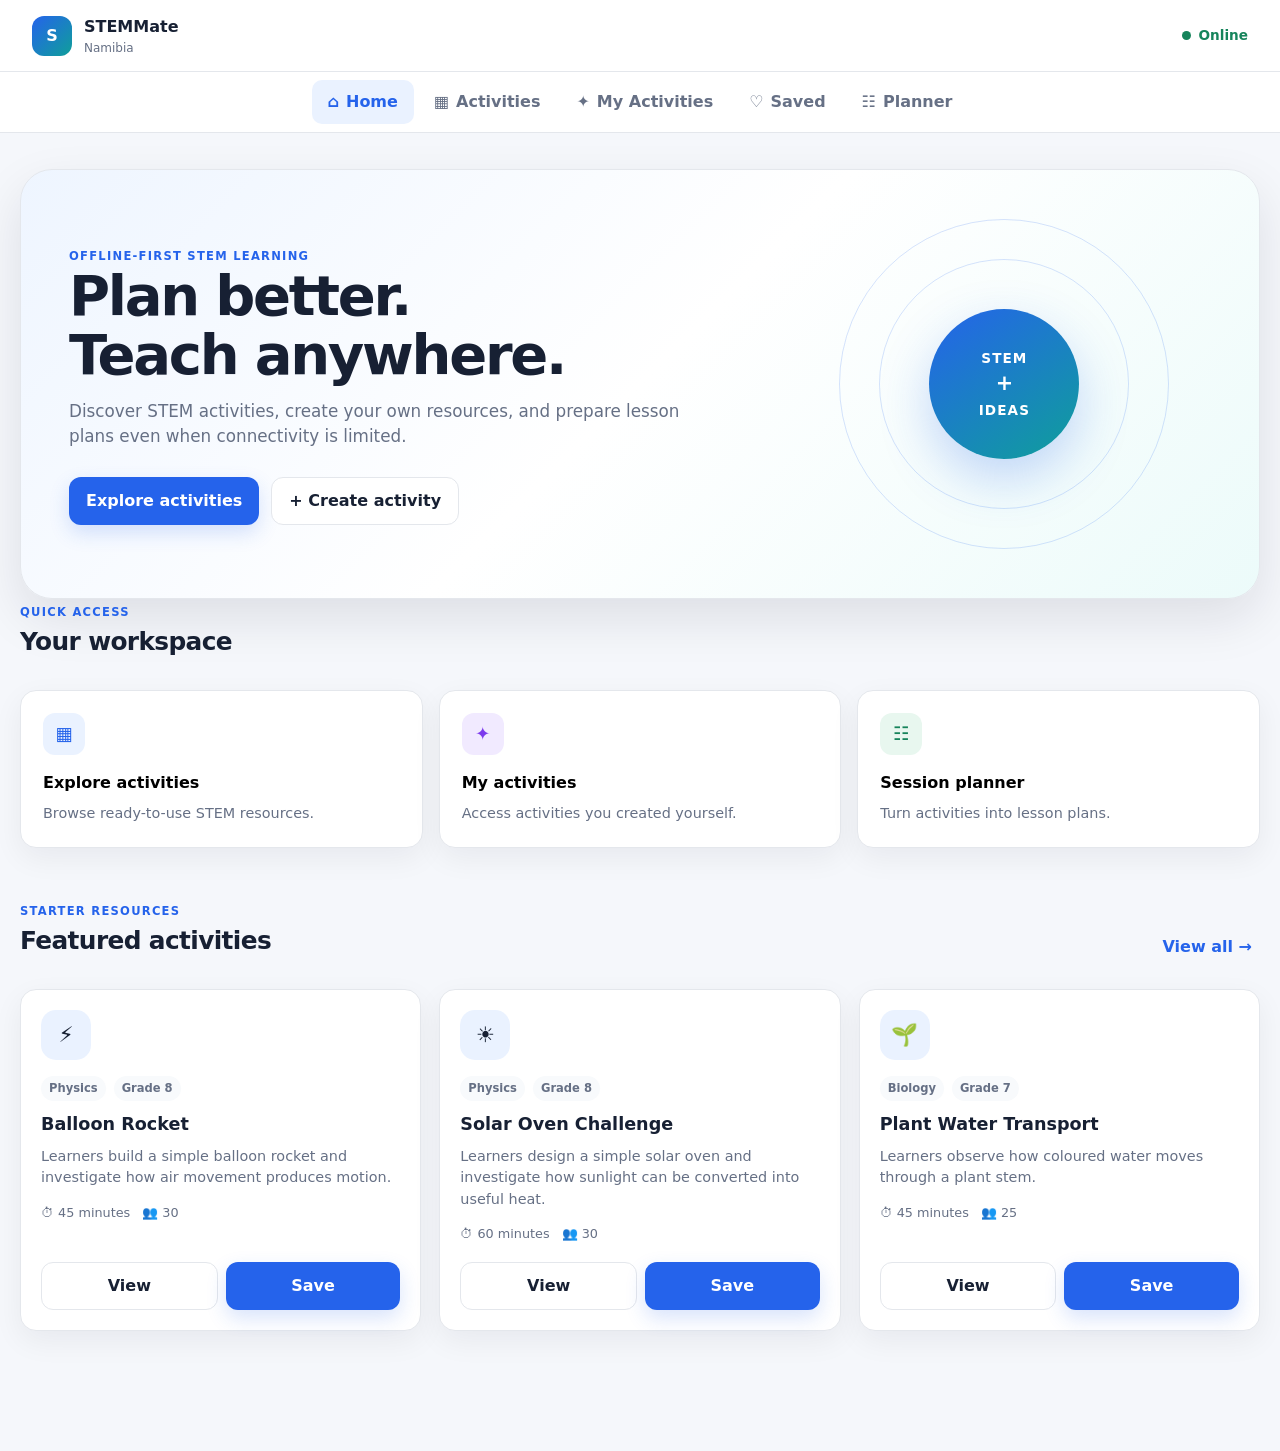
==== commit 1bb8a188: "feat: rebuild STEMMate prototype with custom activities" ====
--- a/prototype.html
+++ b/prototype.html
@@ -2,1723 +2,1262 @@
 <html lang="en">
 <head>
     <meta charset="UTF-8">
+
+    <!-- Makes STEMMate responsive on phones, tablets and desktops -->
     <meta name="viewport" content="width=device-width, initial-scale=1.0">
 
+    <meta
+        name="description"
+        content="STEMMate Namibia - An offline-first STEM activity and lesson planning tool."
+    >
+
     <title>STEMMate Namibia</title>
 
-    <style>
-        :root {
-            --primary: #005a9c;
-            --primary-dark: #003f6f;
-            --success: #1b7a43;
-            --warning: #8a5a00;
-            --danger: #b42318;
-
-            --bg: #f4f6f8;
-            --surface: #ffffff;
-            --surface-alt: #eef3f7;
-
-            --text: #1a1a1a;
-            --muted: #555555;
-            --border: #767676;
-
-            --focus: #ffbf47;
-
-            --radius: 8px;
-        }
-
-        * {
-            box-sizing: border-box;
-        }
-
-        html {
-            scroll-behavior: smooth;
-        }
-
-        body {
-            margin: 0;
-            padding: 0;
-            background: var(--bg);
-            color: var(--text);
-            font-family: Arial, sans-serif;
-            line-height: 1.5;
-        }
-
-        button,
-        input,
-        select,
-        textarea {
-            font: inherit;
-        }
-
-        button {
-            cursor: pointer;
-        }
-
-        button:focus-visible,
-        input:focus-visible,
-        select:focus-visible,
-        textarea:focus-visible {
-            outline: 3px solid var(--focus);
-            outline-offset: 3px;
-        }
-
-        .app-shell {
-            width: min(100%, 760px);
-            margin: 0 auto;
-            min-height: 100vh;
-            background: var(--surface);
-        }
-
-        /* =========================
-           HEADER
-        ========================= */
-
-        .app-header {
-            padding: 24px 20px 18px;
-            border-bottom: 1px solid #d6dce1;
-        }
-
-        .app-kicker {
-            margin: 0 0 4px;
-            color: var(--primary);
-            font-size: 0.85rem;
-            font-weight: bold;
-            letter-spacing: 0.08em;
-            text-transform: uppercase;
-        }
-
-        .app-header h1 {
-            margin: 0;
-            font-size: 1.8rem;
-        }
-
-        .app-subtitle {
-            margin: 6px 0 16px;
-            color: var(--muted);
-        }
-
-        /* =========================
-           STATUS
-        ========================= */
-
-        .status-badge {
-            display: inline-flex;
-            align-items: center;
-            gap: 8px;
-            padding: 7px 12px;
-            border: 2px solid;
-            border-radius: 6px;
-            font-weight: bold;
-            font-size: 0.9rem;
-        }
-
-        .status-badge.offline {
-            color: #424242;
-            background: #eeeeee;
-            border-color: #757575;
-        }
-
-        .status-badge.pending {
-            color: var(--warning);
-            background: #fff4d6;
-            border-color: #b7791f;
-        }
-
-        .status-badge.synced {
-            color: var(--success);
-            background: #e1f4e8;
-            border-color: var(--success);
-        }
-
-        .status-badge.error {
-            color: var(--danger);
-            background: #fde8e7;
-            border-color: var(--danger);
-        }
-
-        /* =========================
-           NAVIGATION
-        ========================= */
-
-        .app-nav {
-            display: grid;
-            grid-template-columns: repeat(3, 1fr);
-            gap: 4px;
-            padding: 8px;
-            background: var(--surface-alt);
-            border-bottom: 1px solid #d6dce1;
-        }
-
-        .nav-btn {
-            min-height: 48px;
-            border: 2px solid transparent;
-            border-radius: 6px;
-            background: transparent;
-            color: var(--text);
-            font-weight: bold;
-        }
-
-        .nav-btn:hover {
-            background: #ffffff;
-        }
-
-        .nav-btn.active {
-            background: var(--primary);
-            color: white;
-        }
-
-        /* =========================
-           SCREENS
-        ========================= */
-
-        .screen {
-            padding: 20px;
-        }
-
-        .hidden {
-            display: none !important;
-        }
-
-        .section-heading {
-            margin-bottom: 20px;
-        }
-
-        .section-heading h2 {
-            margin: 0;
-            font-size: 1.45rem;
-        }
-
-        .section-heading p {
-            color: var(--muted);
-        }
-
-        .section-label {
-            margin: 0 0 4px;
-            color: var(--primary);
-            font-size: 0.78rem;
-            font-weight: bold;
-            letter-spacing: 0.08em;
-        }
-
-        /* =========================
-           FORMS
-        ========================= */
-
-        .form-group {
-            margin-bottom: 18px;
-        }
-
-        label,
-        legend {
-            display: block;
-            margin-bottom: 6px;
-            font-weight: bold;
-        }
-
-        input[type="search"],
-        input[type="date"],
-        input[type="text"],
-        select,
-        textarea {
-            width: 100%;
-            min-height: 44px;
-            padding: 10px 12px;
-            border: 2px solid var(--border);
-            border-radius: 6px;
-            background: white;
-            color: var(--text);
-        }
-
-        textarea {
-            resize: vertical;
-        }
-
-        .filter-row {
-            display: grid;
-            grid-template-columns: 1fr 1fr;
-            gap: 12px;
-        }
-
-        /* =========================
-           BUTTONS
-        ========================= */
-
-        .btn {
-            min-height: 44px;
-            padding: 10px 16px;
-            border: 2px solid transparent;
-            border-radius: 6px;
-            font-weight: bold;
-        }
-
-        .btn-primary {
-            background: var(--primary);
-            color: white;
-        }
-
-        .btn-primary:hover {
-            background: var(--primary-dark);
-        }
-
-        .btn-secondary {
-            background: white;
-            color: var(--primary);
-            border-color: var(--primary);
-        }
-
-        .btn-danger {
-            background: white;
-            color: var(--danger);
-            border-color: var(--danger);
-        }
-
-        .button-row {
-            display: flex;
-            flex-wrap: wrap;
-            gap: 10px;
-        }
-
-        /* =========================
-           ACTIVITY CARDS
-        ========================= */
-
-        .activity-list {
-            display: grid;
-            gap: 14px;
-        }
-
-        .activity-card {
-            padding: 16px;
-            border: 2px solid #d1d7dc;
-            border-radius: var(--radius);
-            background: white;
-        }
-
-        .activity-card:hover {
-            border-color: var(--primary);
-        }
-
-        .activity-card h3 {
-            margin: 0 0 6px;
-        }
-
-        .activity-meta {
-            display: flex;
-            flex-wrap: wrap;
-            gap: 6px;
-            margin: 10px 0;
-        }
-
-        .tag {
-            display: inline-block;
-            padding: 4px 8px;
-            border: 1px solid #777;
-            border-radius: 4px;
-            background: #f5f5f5;
-            font-size: 0.82rem;
-        }
-
-        .activity-description {
-            margin: 8px 0 14px;
-            color: var(--muted);
-        }
-
-        /* =========================
-           DETAILS
-        ========================= */
-
-        .detail-panel {
-            padding: 18px;
-            border: 2px solid #d1d7dc;
-            border-radius: var(--radius);
-            background: white;
-        }
-
-        .detail-panel h2 {
-            margin-top: 0;
-        }
-
-        .detail-list {
-            padding-left: 20px;
-        }
-
-        /* =========================
-           PLAN
-        ========================= */
-
-        .plan-card {
-            padding: 18px;
-            border: 2px solid #d1d7dc;
-            border-radius: var(--radius);
-            background: white;
-        }
-
-        .plan-status {
-            margin-bottom: 16px;
-        }
-
-        .plan-status strong {
-            display: block;
-            margin-bottom: 4px;
-        }
-
-        /* =========================
-           ALERTS
-        ========================= */
-
-        .alert {
-            margin: 16px 0;
-            padding: 14px;
-            border: 2px solid;
-            border-radius: 6px;
-        }
-
-        .alert-info {
-            color: #174b70;
-            background: #e8f3fb;
-            border-color: #6da8d0;
-        }
-
-        .alert-warning {
-            color: #6b4700;
-            background: #fff4d6;
-            border-color: #b7791f;
-        }
-
-        .alert-success {
-            color: var(--success);
-            background: #e1f4e8;
-            border-color: var(--success);
-        }
-
-        .alert-error {
-            color: var(--danger);
-            background: #fde8e7;
-            border-color: var(--danger);
-        }
-
-        /* =========================
-           EMPTY STATE
-        ========================= */
-
-        .empty-state {
-            padding: 24px;
-            text-align: center;
-            border: 2px dashed #999;
-            border-radius: var(--radius);
-            color: var(--muted);
-        }
-
-        /* =========================
-           FOOTER
-        ========================= */
-
-        .app-footer {
-            padding: 20px;
-            border-top: 1px solid #d6dce1;
-            color: var(--muted);
-            font-size: 0.85rem;
-        }
-
-        /* =========================
-           MOBILE
-        ========================= */
-
-        @media (max-width: 520px) {
-            .screen {
-                padding: 16px;
-            }
-
-            .app-header {
-                padding: 20px 16px 16px;
-            }
-
-            .filter-row {
-                grid-template-columns: 1fr;
-                gap: 0;
-            }
-
-            .button-row {
-                flex-direction: column;
-            }
-
-            .button-row .btn {
-                width: 100%;
-            }
-        }
-    </style>
+    <!-- Main application stylesheet -->
+    <link rel="stylesheet" href="css/styles.css">
 </head>
 
 <body>
 
-<main class="app-shell">
-
-    <!-- =========================
-         APPLICATION HEADER
-    ========================== -->
-
-    <header class="app-header">
-
-        <p class="app-kicker">STEMMate Namibia</p>
-
-        <h1>STEM Activity Hub</h1>
-
-        <p class="app-subtitle">
-            Plan and prepare STEM learning sessions, even when connectivity is limited.
-        </p>
+    <!-- =========================================================
+         ACCESSIBILITY: SKIP LINK
+         Allows keyboard users to skip directly to the main content.
+    ========================================================== -->
+
+    <a href="#main-content" class="skip-link">
+        Skip to main content
+    </a>
+
+
+    <!-- =========================================================
+         APPLICATION SHELL
+    ========================================================== -->
+
+    <div class="app-shell">
+
+        <!-- =====================================================
+             TOP BAR
+        ====================================================== -->
+
+        <header class="topbar">
+
+            <div class="brand">
+
+                <div class="brand-mark">
+                    S
+                </div>
+
+                <div>
+                    <strong>STEMMate</strong>
+                    <span>Namibia</span>
+                </div>
+
+            </div>
+
+
+            <!-- Connection status -->
+            <div
+                id="connection-status"
+                class="connection-status online"
+                aria-live="polite"
+            >
+                <span class="status-dot"></span>
+                <span id="connection-label">Online</span>
+            </div>
+
+        </header>
+
+
+        <!-- =====================================================
+             MAIN NAVIGATION
+        ====================================================== -->
+
+        <nav
+            class="main-nav"
+            aria-label="Main navigation"
+        >
+
+            <button
+                class="nav-btn active"
+                data-screen="home"
+            >
+                <span>⌂</span>
+                Home
+            </button>
+
+            <button
+                class="nav-btn"
+                data-screen="activities"
+            >
+                <span>▦</span>
+                Activities
+            </button>
+
+            <button
+                class="nav-btn"
+                data-screen="my-activities"
+            >
+                <span>✦</span>
+                My Activities
+            </button>
+
+            <button
+                class="nav-btn"
+                data-screen="saved"
+            >
+                <span>♡</span>
+                Saved
+            </button>
+
+            <button
+                class="nav-btn"
+                data-screen="planner"
+            >
+                <span>☷</span>
+                Planner
+            </button>
+
+        </nav>
+
+
+        <!-- =====================================================
+             MAIN CONTENT
+        ====================================================== -->
+
+        <main id="main-content" class="main-content">
+
+
+            <!-- =================================================
+                 HOME SCREEN
+            ================================================== -->
+
+            <section
+                class="screen"
+                id="screen-home"
+                data-screen-panel="home"
+            >
+
+                <div class="hero">
+
+                    <div class="hero-content">
+
+                        <span class="eyebrow">
+                            OFFLINE-FIRST STEM LEARNING
+                        </span>
+
+                        <h1>
+                            Plan better.<br>
+                            Teach anywhere.
+                        </h1>
+
+                        <p>
+                            Discover STEM activities, create your own resources,
+                            and prepare lesson plans even when connectivity is limited.
+                        </p>
+
+                        <div class="hero-actions">
+
+                            <button
+                                class="btn btn-primary"
+                                data-screen="activities"
+                            >
+                                Explore activities
+                            </button>
+
+                            <button
+                                class="btn btn-secondary"
+                                data-screen="create-activity"
+                            >
+                                + Create activity
+                            </button>
+
+                        </div>
+
+                    </div>
+
+
+                    <div class="hero-visual">
+
+                        <div class="hero-orbit orbit-one"></div>
+                        <div class="hero-orbit orbit-two"></div>
+
+                        <div class="hero-core">
+                            <span>STEM</span>
+                            <strong>+</strong>
+                            <span>IDEAS</span>
+                        </div>
+
+                    </div>
+
+                </div>
+
+
+                <!-- Quick access -->
+
+                <div class="section-heading">
+
+                    <div>
+                        <span class="eyebrow">
+                            QUICK ACCESS
+                        </span>
+
+                        <h2>
+                            Your workspace
+                        </h2>
+                    </div>
+
+                </div>
+
+
+                <div class="quick-grid">
+
+                    <button
+                        class="quick-card"
+                        data-screen="activities"
+                    >
+
+                        <span class="quick-icon blue">
+                            ▦
+                        </span>
+
+                        <strong>
+                            Explore activities
+                        </strong>
+
+                        <span>
+                            Browse ready-to-use STEM resources.
+                        </span>
+
+                    </button>
+
+
+                    <button
+                        class="quick-card"
+                        data-screen="my-activities"
+                    >
+
+                        <span class="quick-icon purple">
+                            ✦
+                        </span>
+
+                        <strong>
+                            My activities
+                        </strong>
+
+                        <span>
+                            Access activities you created yourself.
+                        </span>
+
+                    </button>
+
+
+                    <button
+                        class="quick-card"
+                        data-screen="planner"
+                    >
+
+                        <span class="quick-icon green">
+                            ☷
+                        </span>
+
+                        <strong>
+                            Session planner
+                        </strong>
+
+                        <span>
+                            Turn activities into lesson plans.
+                        </span>
+
+                    </button>
+
+                </div>
+
+
+                <!-- Featured activities -->
+
+                <div class="section-heading">
+
+                    <div>
+                        <span class="eyebrow">
+                            STARTER RESOURCES
+                        </span>
+
+                        <h2>
+                            Featured activities
+                        </h2>
+                    </div>
+
+                    <button
+                        class="text-btn"
+                        data-screen="activities"
+                    >
+                        View all →
+                    </button>
+
+                </div>
+
+                <div
+                    id="featured-activities"
+                    class="activity-grid"
+                ></div>
+
+            </section>
+
+
+
+            <!-- =================================================
+                 ACTIVITIES SCREEN
+            ================================================== -->
+
+            <section
+                class="screen"
+                id="screen-activities"
+                data-screen-panel="activities"
+                hidden
+            >
+
+                <div class="section-heading">
+
+                    <div>
+
+                        <span class="eyebrow">
+                            STEM LIBRARY
+                        </span>
+
+                        <h1>
+                            Activities
+                        </h1>
+
+                        <p>
+                            Find ready-to-use activities for your classroom.
+                        </p>
+
+                    </div>
+
+                    <!-- CREATE ACTIVITY BUTTON -->
+
+                    <button
+                        id="create-activity-from-library"
+                        class="btn btn-primary"
+                    >
+                        + Create activity
+                    </button>
+
+                </div>
+
+
+                <!-- Search and filters -->
+
+                <div class="filter-panel">
+
+                    <div class="search-box">
+
+                        <label for="activity-search">
+                            Search activities
+                        </label>
+
+                        <input
+                            id="activity-search"
+                            type="search"
+                            placeholder="Search by activity, topic or keyword..."
+                        >
+
+                    </div>
+
+
+                    <div class="filter-field">
+
+                        <label for="subject-filter">
+                            Subject
+                        </label>
+
+                        <select id="subject-filter">
+
+                            <option value="all">
+                                All subjects
+                            </option>
+
+                        </select>
+
+                    </div>
+
+
+                    <div class="filter-field">
+
+                        <label for="grade-filter">
+                            Grade
+                        </label>
+
+                        <select id="grade-filter">
+
+                            <option value="all">
+                                All grades
+                            </option>
+
+                        </select>
+
+                    </div>
+
+                </div>
+
+
+                <div
+                    id="activity-results"
+                    class="activity-grid"
+                ></div>
+
+            </section>
+
+
+
+            <!-- =================================================
+                 MY ACTIVITIES SCREEN
+            ================================================== -->
+
+            <section
+                class="screen"
+                id="screen-my-activities"
+                data-screen-panel="my-activities"
+                hidden
+            >
+
+                <div class="section-heading">
+
+                    <div>
+
+                        <span class="eyebrow">
+                            YOUR RESOURCES
+                        </span>
+
+                        <h1>
+                            My Activities
+                        </h1>
+
+                        <p>
+                            Activities you have created and saved on this device.
+                        </p>
+
+                    </div>
+
+                    <button
+                        id="create-activity-from-my-library"
+                        class="btn btn-primary"
+                    >
+                        + Create activity
+                    </button>
+
+                </div>
+
+
+                <!-- User-created activities appear here -->
+
+                <div
+                    id="my-activities-list"
+                    class="activity-grid"
+                ></div>
+
+
+                <!-- Empty state -->
+
+                <div
+                    id="my-activities-empty"
+                    class="empty-state"
+                    hidden
+                >
+
+                    <div class="empty-icon">
+                        ✦
+                    </div>
+
+                    <h2>
+                        No activities yet
+                    </h2>
+
+                    <p>
+                        Create your first STEM activity and it will appear here.
+                    </p>
+
+                    <button
+                        id="create-first-activity"
+                        class="btn btn-primary"
+                    >
+                        Create my first activity
+                    </button>
+
+                </div>
+
+            </section>
+
+
+
+            <!-- =================================================
+                 CREATE ACTIVITY SCREEN
+            ================================================== -->
+
+            <section
+                class="screen"
+                id="screen-create-activity"
+                data-screen-panel="create-activity"
+                hidden
+            >
+
+                <div class="section-heading">
+
+                    <div>
+
+                        <span class="eyebrow">
+                            CREATE RESOURCE
+                        </span>
+
+                        <h1>
+                            Create an activity
+                        </h1>
+
+                        <p>
+                            Build your own STEM activity and save it for later use.
+                        </p>
+
+                    </div>
+
+                </div>
+
+
+                <form
+                    id="create-activity-form"
+                    class="form-card"
+                >
+
+                    <!-- BASIC INFORMATION -->
+
+                    <div class="form-section">
+
+                        <div class="form-section-heading">
+
+                            <span class="form-section-number">
+                                01
+                            </span>
+
+                            <div>
+                                <h2>Basic information</h2>
+
+                                <p>
+                                    Give your activity a clear identity.
+                                </p>
+                            </div>
+
+                        </div>
+
+
+                        <div class="form-grid">
+
+                            <div class="form-field form-field-wide">
+
+                                <label for="custom-title">
+                                    Activity title *
+                                </label>
+
+                                <input
+                                    id="custom-title"
+                                    name="title"
+                                    type="text"
+                                    placeholder="e.g. Build a Simple Water Filter"
+                                    required
+                                >
+
+                            </div>
+
+
+                            <div class="form-field">
+
+                                <label for="custom-subject">
+                                    Subject *
+                                </label>
+
+                                <select
+                                    id="custom-subject"
+                                    name="subject"
+                                    required
+                                >
+
+                                    <option value="">
+                                        Select subject
+                                    </option>
+
+                                    <option value="Physics">
+                                        Physics
+                                    </option>
+
+                                    <option value="Biology">
+                                        Biology
+                                    </option>
+
+                                    <option value="Chemistry">
+                                        Chemistry
+                                    </option>
+
+                                    <option value="Mathematics">
+                                        Mathematics
+                                    </option>
+
+                                    <option value="Computer Science">
+                                        Computer Science
+                                    </option>
+
+                                    <option value="General STEM">
+                                        General STEM
+                                    </option>
+
+                                </select>
+
+                            </div>
+
+
+                            <div class="form-field">
+
+                                <label for="custom-grade">
+                                    Grade *
+                                </label>
+
+                                <select
+                                    id="custom-grade"
+                                    name="grade"
+                                    required
+                                >
+
+                                    <option value="">
+                                        Select grade
+                                    </option>
+
+                                    <option value="Grade 7">Grade 7</option>
+                                    <option value="Grade 8">Grade 8</option>
+                                    <option value="Grade 9">Grade 9</option>
+                                    <option value="Grade 10">Grade 10</option>
+                                    <option value="Grade 11">Grade 11</option>
+                                    <option value="Grade 12">Grade 12</option>
+
+                                </select>
+
+                            </div>
+
+
+                            <div class="form-field">
+
+                                <label for="custom-duration">
+                                    Duration *
+                                </label>
+
+                                <input
+                                    id="custom-duration"
+                                    name="duration"
+                                    type="text"
+                                    placeholder="e.g. 45 minutes"
+                                    required
+                                >
+
+                            </div>
+
+
+                            <div class="form-field">
+
+                                <label for="custom-learners">
+                                    Number of learners
+                                </label>
+
+                                <input
+                                    id="custom-learners"
+                                    name="learners"
+                                    type="number"
+                                    min="1"
+                                    placeholder="e.g. 30"
+                                >
+
+                            </div>
+
+
+                            <div class="form-field">
+
+                                <label for="custom-icon">
+                                    Activity type
+                                </label>
+
+                                <select
+                                    id="custom-icon"
+                                    name="icon"
+                                >
+
+                                    <option value="🧪">
+                                        🧪 Experiment
+                                    </option>
+
+                                    <option value="⚡">
+                                        ⚡ Physics
+                                    </option>
+
+                                    <option value="🌱">
+                                        🌱 Biology
+                                    </option>
+
+                                    <option value="🔬">
+                                        🔬 Science
+                                    </option>
+
+                                    <option value="💻">
+                                        💻 Computing
+                                    </option>
+
+                                    <option value="📐">
+                                        📐 Mathematics
+                                    </option>
+
+                                </select>
+
+                            </div>
+
+                        </div>
+
+                    </div>
+
+
+                    <!-- LEARNING CONTENT -->
+
+                    <div class="form-section">
+
+                        <div class="form-section-heading">
+
+                            <span class="form-section-number">
+                                02
+                            </span>
+
+                            <div>
+                                <h2>Learning content</h2>
+
+                                <p>
+                                    Explain what learners will do and learn.
+                                </p>
+                            </div>
+
+                        </div>
+
+
+                        <div class="form-field">
+
+                            <label for="custom-description">
+                                Activity instructions *
+                            </label>
+
+                            <textarea
+                                id="custom-description"
+                                name="description"
+                                rows="5"
+                                placeholder="Describe what learners should do..."
+                                required
+                            ></textarea>
+
+                        </div>
+
+
+                        <div class="form-field">
+
+                            <label for="custom-objective">
+                                Learning objective *
+                            </label>
+
+                            <textarea
+                                id="custom-objective"
+                                name="objective"
+                                rows="4"
+                                placeholder="What should learners understand or be able to do?"
+                                required
+                            ></textarea>
+
+                        </div>
+
+                    </div>
+
+
+                    <!-- CLASSROOM INFORMATION -->
+
+                    <div class="form-section">
+
+                        <div class="form-section-heading">
+
+                            <span class="form-section-number">
+                                03
+                            </span>
+
+                            <div>
+                                <h2>Classroom information</h2>
+
+                                <p>
+                                    Help the teacher prepare safely and inclusively.
+                                </p>
+                            </div>
+
+                        </div>
+
+
+                        <div class="form-field">
+
+                            <label for="custom-materials">
+                                Materials required
+                            </label>
+
+                            <textarea
+                                id="custom-materials"
+                                name="materials"
+                                rows="4"
+                                placeholder="List the materials learners will need..."
+                            ></textarea>
+
+                        </div>
+
+
+                        <div class="form-field">
+
+                            <label for="custom-safety">
+                                Safety considerations
+                            </label>
+
+                            <textarea
+                                id="custom-safety"
+                                name="safety"
+                                rows="4"
+                                placeholder="List relevant safety precautions..."
+                            ></textarea>
+
+                        </div>
+
+
+                        <div class="form-field">
+
+                            <label for="custom-accessibility">
+                                Accessibility and inclusion notes
+                            </label>
+
+                            <textarea
+                                id="custom-accessibility"
+                                name="accessibility"
+                                rows="4"
+                                placeholder="How can this activity accommodate different learners?"
+                            ></textarea>
+
+                        </div>
+
+                    </div>
+
+
+                    <!-- FORM ACTIONS -->
+
+                    <div class="form-actions">
+
+                        <button
+                            type="button"
+                            id="cancel-create-activity"
+                            class="btn btn-secondary"
+                        >
+                            Cancel
+                        </button>
+
+                        <button
+                            type="submit"
+                            class="btn btn-primary"
+                        >
+                            Save activity
+                        </button>
+
+                    </div>
+
+                </form>
+
+            </section>
+
+
+
+            <!-- =================================================
+                 ACTIVITY DETAIL SCREEN
+            ================================================== -->
+
+            <section
+                class="screen"
+                id="screen-activity-detail"
+                data-screen-panel="activity-detail"
+                hidden
+            >
+
+                <div id="activity-detail"></div>
+
+            </section>
+
+
+
+            <!-- =================================================
+                 SAVED ACTIVITIES SCREEN
+            ================================================== -->
+
+            <section
+                class="screen"
+                id="screen-saved"
+                data-screen-panel="saved"
+                hidden
+            >
+
+                <div class="section-heading">
+
+                    <div>
+
+                        <span class="eyebrow">
+                            OFFLINE READY
+                        </span>
+
+                        <h1>
+                            Saved activities
+                        </h1>
+
+                        <p>
+                            Activities available for quick access on this device.
+                        </p>
+
+                    </div>
+
+                </div>
+
+
+                <div
+                    id="saved-activities"
+                    class="activity-grid"
+                ></div>
+
+
+                <div
+                    id="saved-empty"
+                    class="empty-state"
+                    hidden
+                >
+
+                    <div class="empty-icon">
+                        ♡
+                    </div>
+
+                    <h2>
+                        Nothing saved yet
+                    </h2>
+
+                    <p>
+                        Save activities from the library to access them quickly.
+                    </p>
+
+                    <button
+                        class="btn btn-primary"
+                        data-screen="activities"
+                    >
+                        Explore activities
+                    </button>
+
+                </div>
+
+            </section>
+
+
+
+            <!-- =================================================
+                 PLANNER SCREEN
+            ================================================== -->
+
+            <section
+                class="screen"
+                id="screen-planner"
+                data-screen-panel="planner"
+                hidden
+            >
+
+                <div class="section-heading">
+
+                    <div>
+
+                        <span class="eyebrow">
+                            SESSION PLANNING
+                        </span>
+
+                        <h1>
+                            Planner
+                        </h1>
+
+                        <p>
+                            Prepare and save a classroom session.
+                        </p>
+
+                    </div>
+
+                </div>
+
+
+                <div class="planner-layout">
+
+
+                    <!-- PLANNER FORM -->
+
+                    <form
+                        id="planner-form"
+                        class="form-card"
+                    >
+
+                        <div class="form-section">
+
+                            <div class="form-section-heading">
+
+                                <span class="form-section-number">
+                                    01
+                                </span>
+
+                                <div>
+                                    <h2>Session details</h2>
+
+                                    <p>
+                                        Build your lesson plan.
+                                    </p>
+                                </div>
+
+                            </div>
+
+
+                            <div class="form-field">
+
+                                <label for="planner-activity">
+                                    Activity
+                                </label>
+
+                                <select id="planner-activity">
+                                    <option value="">
+                                        Select an activity
+                                    </option>
+                                </select>
+
+                            </div>
+
+
+                            <div class="form-grid">
+
+                                <div class="form-field">
+
+                                    <label for="planner-date">
+                                        Session date
+                                    </label>
+
+                                    <input
+                                        id="planner-date"
+                                        type="date"
+                                    >
+
+                                </div>
+
+
+                                <div class="form-field">
+
+                                    <label for="planner-learners">
+                                        Number of learners
+                                    </label>
+
+                                    <input
+                                        id="planner-learners"
+                                        type="number"
+                                        min="1"
+                                        placeholder="e.g. 30"
+                                    >
+
+                                </div>
+
+                            </div>
+
+
+                            <div class="form-field">
+
+                                <label for="planner-notes">
+                                    Safety and inclusion notes
+                                </label>
+
+                                <textarea
+                                    id="planner-notes"
+                                    rows="5"
+                                    placeholder="Add notes for this session..."
+                                ></textarea>
+
+                            </div>
+
+                        </div>
+
+
+                        <div class="form-actions">
+
+                            <button
+                                type="button"
+                                id="save-draft"
+                                class="btn btn-secondary"
+                            >
+                                Save draft
+                            </button>
+
+                            <button
+                                type="button"
+                                id="save-and-sync"
+                                class="btn btn-primary"
+                            >
+                                Save & prepare sync
+                            </button>
+
+                        </div>
+
+                    </form>
+
+
+
+                    <!-- PLANNER STATUS -->
+
+                    <aside class="status-card">
+
+                        <div class="status-card-heading">
+
+                            <span class="eyebrow">
+                                SYNC STATUS
+                            </span>
+
+                            <span
+                                id="planner-status-badge"
+                                class="status-badge"
+                            >
+                                No plan
+                            </span>
+
+                        </div>
+
+
+                        <div class="sync-steps">
+
+                            <div
+                                id="sync-step-local"
+                                class="sync-step"
+                            >
+
+                                <span class="sync-step-icon">
+                                    ✓
+                                </span>
+
+                                <div>
+                                    <strong>
+                                        Saved locally
+                                    </strong>
+
+                                    <span>
+                                        Your work is stored on this device.
+                                    </span>
+                                </div>
+
+                            </div>
+
+
+                            <div
+                                id="sync-step-waiting"
+                                class="sync-step"
+                            >
+
+                                <span class="sync-step-icon">
+                                    ↗
+                                </span>
+
+                                <div>
+                                    <strong>
+                                        Waiting for connection
+                                    </strong>
+
+                                    <span>
+                                        The plan can sync when connectivity returns.
+                                    </span>
+
+                                </div>
+
+                            </div>
+
+
+                            <div
+                                id="sync-step-synced"
+                                class="sync-step"
+                            >
+
+                                <span class="sync-step-icon">
+                                    ✓
+                                </span>
+
+                                <div>
+                                    <strong>
+                                        Synchronized
+                                    </strong>
+
+                                    <span>
+                                        Your latest plan has been synchronized.
+                                    </span>
+
+                                </div>
+
+                            </div>
+
+                        </div>
+
+
+                        <!-- OFFLINE DEMO CONTROLS -->
+
+                        <div class="demo-controls">
+
+                            <span class="demo-label">
+                                Prototype testing
+                            </span>
+
+                            <button
+                                id="toggle-connection"
+                                class="btn btn-secondary btn-small"
+                            >
+                                Simulate offline mode
+                            </button>
+
+                            <button
+                                id="sync-plan"
+                                class="btn btn-primary btn-small"
+                            >
+                                Sync plan
+                            </button>
+
+                        </div>
+
+                    </aside>
+
+                </div>
+
+            </section>
+
+        </main>
+
+
+        <!-- =====================================================
+             TOAST / FEEDBACK
+        ====================================================== -->
 
         <div
-            id="statusIndicator"
-            class="status-badge offline"
+            id="toast"
+            class="toast"
             role="status"
             aria-live="polite"
-        >
-            <span aria-hidden="true">●</span>
-            <span id="statusText">Offline — saved locally</span>
-        </div>
-
-    </header>
-
-
-    <!-- =========================
-         MAIN NAVIGATION
-    ========================== -->
-
-    <nav class="app-nav" aria-label="Main navigation">
-
-        <button
-            type="button"
-            class="nav-btn active"
-            data-screen="activities"
-            onclick="showScreen('activities')"
-        >
-            Activities
-        </button>
-
-        <button
-            type="button"
-            class="nav-btn"
-            data-screen="saved"
-            onclick="showScreen('saved')"
-        >
-            Saved
-        </button>
-
-        <button
-            type="button"
-            class="nav-btn"
-            data-screen="plans"
-            onclick="showScreen('plans')"
-        >
-            Session Plans
-        </button>
-
-    </nav>
-
-
-    <!-- =========================
-         ACTIVITY DISCOVERY
-    ========================== -->
-
-    <section
-        id="activitiesScreen"
-        class="screen"
-        aria-labelledby="activitiesHeading"
-    >
-
-        <div class="section-heading">
-
-            <p class="section-label">DISCOVER</p>
-
-            <h2 id="activitiesHeading">
-                STEM Activities
-            </h2>
-
-            <p>
-                Find suitable activities and save them for offline preparation.
-            </p>
-
-        </div>
-
-
-        <div class="form-group">
-
-            <label for="activitySearch">
-                Search activities
-            </label>
-
-            <input
-                type="search"
-                id="activitySearch"
-                placeholder="Search by activity, subject or topic"
-                oninput="filterActivities()"
-            >
-
-        </div>
-
-
-        <div class="filter-row">
-
-            <div class="form-group">
-
-                <label for="subjectFilter">
-                    Subject
-                </label>
-
-                <select
-                    id="subjectFilter"
-                    onchange="filterActivities()"
-                >
-                    <option value="all">All subjects</option>
-                    <option value="Physics">Physics</option>
-                    <option value="Biology">Biology</option>
-                    <option value="Chemistry">Chemistry</option>
-                </select>
-
-            </div>
-
-
-            <div class="form-group">
-
-                <label for="gradeFilter">
-                    Grade
-                </label>
-
-                <select
-                    id="gradeFilter"
-                    onchange="filterActivities()"
-                >
-                    <option value="all">All grades</option>
-                    <option value="7">Grade 7</option>
-                    <option value="8">Grade 8</option>
-                    <option value="9">Grade 9</option>
-                </select>
-
-            </div>
-
-        </div>
-
-
-        <div
-            id="activityList"
-            class="activity-list"
-            aria-live="polite"
+            hidden
         ></div>
 
-    </section>
-
-
-    <!-- =========================
-         ACTIVITY DETAILS
-    ========================== -->
-
-    <section
-        id="detailsScreen"
-        class="screen hidden"
-        aria-labelledby="detailsHeading"
-    >
-
-        <div id="activityDetails"></div>
-
-    </section>
-
-
-    <!-- =========================
-         SAVED ACTIVITIES
-    ========================== -->
-
-    <section
-        id="savedScreen"
-        class="screen hidden"
-        aria-labelledby="savedHeading"
-    >
-
-        <div class="section-heading">
-
-            <p class="section-label">OFFLINE</p>
-
-            <h2 id="savedHeading">
-                Saved Activities
-            </h2>
-
-            <p>
-                These activities are stored on this device and remain available offline.
-            </p>
-
-        </div>
-
-        <div
-            id="savedActivityList"
-            class="activity-list"
-            aria-live="polite"
-        ></div>
-
-    </section>
-
-
-    <!-- =========================
-         SESSION PLANS
-    ========================== -->
-
-    <section
-        id="plansScreen"
-        class="screen hidden"
-        aria-labelledby="plansHeading"
-    >
-
-        <div class="section-heading">
-
-            <p class="section-label">PLAN</p>
-
-            <h2 id="plansHeading">
-                Session Plans
-            </h2>
-
-            <p>
-                Create, save and recover session plans from this device.
-            </p>
-
-        </div>
-
-        <div id="planWorkspace"></div>
-
-    </section>
-
-
-    <!-- =========================
-         FOOTER
-    ========================== -->
-
-    <footer class="app-footer">
-
-        <strong>STEMMate Namibia prototype</strong>
-
-        <p>
-            Demonstration prototype using synthetic data only.
-            No pupil personally identifiable information is collected.
-        </p>
-
-    </footer>
-
-</main>
-
-
-<script>
-
-    /* =========================================================
-       SYNTHETIC ACTIVITY DATA
-       ========================================================= */
-
-    const activities = [
-
-        {
-            id: "PHY-001",
-            title: "Balloon Rocket",
-            subject: "Physics",
-            grade: "8",
-            duration: "45 minutes",
-            difficulty: "Beginner",
-
-            description:
-                "Explore forces and motion by building a simple balloon-powered rocket.",
-
-            materials: [
-                "Balloon",
-                "String",
-                "Drinking straw",
-                "Tape"
-            ],
-
-            safety:
-                "Keep the activity area clear and secure the string pathway before starting."
-        },
-
-        {
-            id: "PHY-002",
-            title: "Solar Oven Challenge",
-            subject: "Physics",
-            grade: "8",
-            duration: "60 minutes",
-            difficulty: "Intermediate",
-
-            description:
-                "Investigate heat transfer by designing a simple solar oven using locally available materials.",
-
-            materials: [
-                "Cardboard box",
-                "Aluminium foil",
-                "Clear plastic",
-                "Paper"
-            ],
-
-            safety:
-                "Do not look directly at concentrated sunlight. Supervise all heating activities."
-        },
-
-        {
-            id: "BIO-001",
-            title: "Plant Water Transport",
-            subject: "Biology",
-            grade: "7",
-            duration: "40 minutes",
-            difficulty: "Beginner",
-
-            description:
-                "Observe how water moves through plant structures using a simple colour-change experiment.",
-
-            materials: [
-                "Celery stalks",
-                "Clear container",
-                "Water",
-                "Food colouring"
-            ],
-
-            safety:
-                "Do not consume experimental materials. Wash hands after the activity."
-        },
-
-        {
-            id: "BIO-002",
-            title: "Local Ecosystem Survey",
-            subject: "Biology",
-            grade: "9",
-            duration: "50 minutes",
-            difficulty: "Intermediate",
-
-            description:
-                "Identify organisms in the surrounding environment and discuss relationships within an ecosystem.",
-
-            materials: [
-                "Observation sheets",
-                "Pencils",
-                "Optional magnifying glass"
-            ],
-
-            safety:
-                "Avoid touching unknown plants or animals and remain within the designated activity area."
-        },
-
-        {
-            id: "CHE-001",
-            title: "Safe Acids and Bases",
-            subject: "Chemistry",
-            grade: "9",
-            duration: "45 minutes",
-            difficulty: "Intermediate",
-
-            description:
-                "Compare common household substances using a simple indicator experiment.",
-
-            materials: [
-                "Red cabbage indicator",
-                "Small containers",
-                "Water",
-                "Household samples"
-            ],
-
-            safety:
-                "Use only approved household samples and never taste experimental substances."
-        }
-
-    ];
-
-
-    /* =========================================================
-       APPLICATION STATE
-       ========================================================= */
-
-    let currentActivityId = null;
-
-    let savedActivities =
-        JSON.parse(
-            localStorage.getItem("stemmate_saved_activities") || "[]"
-        );
-
-    let currentPlan =
-        JSON.parse(
-            localStorage.getItem("stemmate_active_plan") || "null"
-        );
-
-
-    /* =========================================================
-       SCREEN NAVIGATION
-       ========================================================= */
-
-    function showScreen(screenName) {
-
-        const screens = [
-            "activities",
-            "details",
-            "saved",
-            "plans"
-        ];
-
-        screens.forEach(function(name) {
-
-            const screen =
-                document.getElementById(name + "Screen");
-
-            if (screen) {
-                screen.classList.toggle(
-                    "hidden",
-                    name !== screenName
-                );
-            }
-
-        });
-
-
-        document.querySelectorAll(".nav-btn").forEach(function(button) {
-
-            button.classList.toggle(
-                "active",
-                button.dataset.screen === screenName
-            );
-
-        });
-
-
-        if (screenName === "activities") {
-            filterActivities();
-        }
-
-        if (screenName === "saved") {
-            renderSavedActivities();
-        }
-
-        if (screenName === "plans") {
-            renderPlanWorkspace();
-        }
-
-        window.scrollTo({
-            top: 0,
-            behavior: "smooth"
-        });
-    }
-
-
-    /* =========================================================
-       ACTIVITY FILTERING
-       ========================================================= */
-
-    function filterActivities() {
-
-        const search =
-            document
-                .getElementById("activitySearch")
-                .value
-                .trim()
-                .toLowerCase();
-
-        const subject =
-            document.getElementById("subjectFilter").value;
-
-        const grade =
-            document.getElementById("gradeFilter").value;
-
-
-        const filtered =
-            activities.filter(function(activity) {
-
-                const matchesSearch =
-                    activity.title.toLowerCase().includes(search) ||
-                    activity.subject.toLowerCase().includes(search) ||
-                    activity.description.toLowerCase().includes(search);
-
-                const matchesSubject =
-                    subject === "all" ||
-                    activity.subject === subject;
-
-                const matchesGrade =
-                    grade === "all" ||
-                    activity.grade === grade;
-
-                return (
-                    matchesSearch &&
-                    matchesSubject &&
-                    matchesGrade
-                );
-
-            });
-
-
-        renderActivityList(filtered);
-    }
-
-
-    /* =========================================================
-       ACTIVITY LIST
-       ========================================================= */
-
-    function renderActivityList(list) {
-
-        const container =
-            document.getElementById("activityList");
-
-
-        if (list.length === 0) {
-
-            container.innerHTML = `
-                <div class="empty-state">
-                    <strong>No activities found.</strong>
-                    <p>
-                        Try changing the search or filters.
-                    </p>
-                </div>
-            `;
-
-            return;
-        }
-
-
-        container.innerHTML =
-            list.map(function(activity) {
-
-                return `
-                    <article class="activity-card">
-
-                        <h3>${activity.title}</h3>
-
-                        <div class="activity-meta">
-
-                            <span class="tag">
-                                ${activity.subject}
-                            </span>
-
-                            <span class="tag">
-                                Grade ${activity.grade}
-                            </span>
-
-                            <span class="tag">
-                                ${activity.duration}
-                            </span>
-
-                        </div>
-
-                        <p class="activity-description">
-                            ${activity.description}
-                        </p>
-
-                        <button
-                            type="button"
-                            class="btn btn-primary"
-                            onclick="openActivity('${activity.id}')"
-                        >
-                            View Activity
-                        </button>
-
-                    </article>
-                `;
-
-            }).join("");
-
-    }
-
-
-    /* =========================================================
-       ACTIVITY DETAILS
-       ========================================================= */
-
-    function openActivity(activityId) {
-
-        const activity =
-            activities.find(
-                function(item) {
-                    return item.id === activityId;
-                }
-            );
-
-
-        if (!activity) {
-            return;
-        }
-
-
-        currentActivityId = activity.id;
-
-
-        const isSaved =
-            savedActivities.includes(activity.id);
-
-
-        document.getElementById("activityDetails").innerHTML = `
-
-            <div class="detail-panel">
-
-                <button
-                    type="button"
-                    class="btn btn-secondary"
-                    onclick="showScreen('activities')"
-                >
-                    ← Back to Activities
-                </button>
-
-                <br><br>
-
-                <p class="section-label">
-                    ${activity.subject} • Grade ${activity.grade}
-                </p>
-
-                <h2 id="detailsHeading">
-                    ${activity.title}
-                </h2>
-
-                <p>
-                    ${activity.description}
-                </p>
-
-
-                <h3>Activity information</h3>
-
-                <ul class="detail-list">
-                    <li>Duration: ${activity.duration}</li>
-                    <li>Difficulty: ${activity.difficulty}</li>
-                </ul>
-
-
-                <h3>Materials</h3>
-
-                <ul class="detail-list">
-
-                    ${activity.materials
-                        .map(function(material) {
-                            return `<li>${material}</li>`;
-                        })
-                        .join("")}
-
-                </ul>
-
-
-                <h3>Safety and inclusion</h3>
-
-                <div class="alert alert-info">
-                    ${activity.safety}
-                </div>
-
-
-                <div class="button-row">
-
-                    <button
-                        type="button"
-                        class="btn btn-primary"
-                        onclick="toggleSavedActivity()"
-                    >
-                        ${isSaved
-                            ? "Remove from Saved"
-                            : "Save for Offline Use"}
-                    </button>
-
-                    <button
-                        type="button"
-                        class="btn btn-secondary"
-                        onclick="createPlanFromActivity()"
-                    >
-                        Add to Session Plan
-                    </button>
-
-                </div>
-
-            </div>
-        `;
-
-
-        showScreen("details");
-    }
-
-
-    /* =========================================================
-       SAVE / REMOVE OFFLINE ACTIVITY
-       ========================================================= */
-
-    function toggleSavedActivity() {
-
-        if (!currentActivityId) {
-            return;
-        }
-
-
-        if (savedActivities.includes(currentActivityId)) {
-
-            savedActivities =
-                savedActivities.filter(
-                    function(id) {
-                        return id !== currentActivityId;
-                    }
-                );
-
-        } else {
-
-            savedActivities.push(currentActivityId);
-
-        }
-
-
-        localStorage.setItem(
-            "stemmate_saved_activities",
-            JSON.stringify(savedActivities)
-        );
-
-
-        openActivity(currentActivityId);
-    }
-
-
-    /* =========================================================
-       SAVED ACTIVITIES
-       ========================================================= */
-
-    function renderSavedActivities() {
-
-        const container =
-            document.getElementById("savedActivityList");
-
-
-        const saved =
-            activities.filter(
-                function(activity) {
-                    return savedActivities.includes(activity.id);
-                }
-            );
-
-
-        if (saved.length === 0) {
-
-            container.innerHTML = `
-                <div class="empty-state">
-
-                    <strong>
-                        No activities saved yet.
-                    </strong>
-
-                    <p>
-                        Open an activity and choose
-                        "Save for Offline Use".
-                    </p>
-
-                </div>
-            `;
-
-            return;
-        }
-
-
-        container.innerHTML =
-            saved.map(function(activity) {
-
-                return `
-                    <article class="activity-card">
-
-                        <h3>
-                            ${activity.title}
-                        </h3>
-
-                        <div class="activity-meta">
-
-                            <span class="tag">
-                                ${activity.subject}
-                            </span>
-
-                            <span class="tag">
-                                Grade ${activity.grade}
-                            </span>
-
-                        </div>
-
-                        <p class="activity-description">
-                            ${activity.description}
-                        </p>
-
-                        <button
-                            type="button"
-                            class="btn btn-primary"
-                            onclick="openActivity('${activity.id}')"
-                        >
-                            Open Saved Activity
-                        </button>
-
-                    </article>
-                `;
-
-            }).join("");
-
-    }
-
-
-    /* =========================================================
-       SESSION PLAN
-       ========================================================= */
-
-    function createPlanFromActivity() {
-
-        const activity =
-            activities.find(
-                function(item) {
-                    return item.id === currentActivityId;
-                }
-            );
-
-
-        if (!activity) {
-            return;
-        }
-
-
-        currentPlan = {
-
-            activityId: activity.id,
-
-            activityTitle: activity.title,
-
-            date: "",
-
-            safetyNotes: activity.safety,
-
-            girlsCount: 0,
-
-            status: "draft"
-
-        };
-
-
-        savePlanLocally();
-
-        showScreen("plans");
-    }
-
-
-    function renderPlanWorkspace() {
-
-        const container =
-            document.getElementById("planWorkspace");
-
-
-        if (!currentPlan) {
-
-            container.innerHTML = `
-
-                <div class="empty-state">
-
-                    <strong>
-                        No session plan yet.
-                    </strong>
-
-                    <p>
-                        Open an activity and select
-                        "Add to Session Plan".
-                    </p>
-
-                </div>
-
-            `;
-
-            return;
-        }
-
-
-        const statusLabel =
-            currentPlan.status === "pending"
-                ? "Pending sync"
-                : currentPlan.status === "synced"
-                    ? "Synced"
-                    : "Draft saved locally";
-
-
-        container.innerHTML = `
-
-            <div class="plan-card">
-
-                <div class="plan-status">
-
-                    <strong>
-                        Current Plan
-                    </strong>
-
-                    <span>
-                        ${statusLabel}
-                    </span>
-
-                </div>
-
-
-                <div class="form-group">
-
-                    <label for="planActivity">
-                        Activity
-                    </label>
-
-                    <input
-                        type="text"
-                        id="planActivity"
-                        value="${currentPlan.activityTitle}"
-                        readonly
-                    >
-
-                </div>
-
-
-                <div class="form-group">
-
-                    <label for="planDate">
-                        Intended session date
-                    </label>
-
-                    <input
-                        type="date"
-                        id="planDate"
-                        value="${currentPlan.date}"
-                    >
-
-                </div>
-
-
-                <div class="form-group">
-
-                    <label for="safetyNotes">
-                        Safety and inclusion notes
-                    </label>
-
-                    <textarea
-                        id="safetyNotes"
-                        rows="4"
-                    >${currentPlan.safetyNotes}</textarea>
-
-                </div>
-
-
-                <fieldset class="form-group">
-
-                    <legend>
-                        Session participation
-                    </legend>
-
-                    <label for="girlsCount">
-                        Girls count
-                    </label>
-
-                    <div class="button-row">
-
-                        <button
-                            type="button"
-                            class="btn btn-secondary"
-                            onclick="adjustCount(-1)"
-                            aria-label="Decrease girls count"
-                        >
-                            −
-                        </button>
-
-                        <input
-                            type="text"
-                            id="girlsCount"
-                            value="${currentPlan.girlsCount}"
-                            readonly
-                            aria-label="Girls count"
-                        >
-
-                        <button
-                            type="button"
-                            class="btn btn-secondary"
-                            onclick="adjustCount(1)"
-                            aria-label="Increase girls count"
-                        >
-                            +
-                        </button>
-
-                    </div>
-
-                </fieldset>
-
-
-                <div
-                    id="planMessage"
-                    aria-live="polite"
-                ></div>
-
-
-                <div class="button-row">
-
-                    <button
-                        type="button"
-                        class="btn btn-primary"
-                        onclick="savePlanDraft()"
-                    >
-                        Save Draft
-                    </button>
-
-                    <button
-                        type="button"
-                        class="btn btn-secondary"
-                        onclick="simulateConnectionRestore()"
-                    >
-                        Restore Connection
-                    </button>
-
-                    <button
-                        type="button"
-                        class="btn btn-secondary"
-                        onclick="simulateSync()"
-                    >
-                        Sync Plan
-                    </button>
-
-                </div>
-
-            </div>
-        `;
-    }
-
-
-    /* =========================================================
-       PLAN COUNT
-       ========================================================= */
-
-    function adjustCount(delta) {
-
-        if (!currentPlan) {
-            return;
-        }
-
-
-        currentPlan.girlsCount =
-            Math.max(
-                0,
-                currentPlan.girlsCount + delta
-            );
-
-
-        const counter =
-            document.getElementById("girlsCount");
-
-
-        if (counter) {
-            counter.value = currentPlan.girlsCount;
-        }
-
-
-        savePlanLocally();
-    }
-
-
-    /* =========================================================
-       PLAN VALIDATION
-       ========================================================= */
-
-    function collectPlanForm() {
-
-        const date =
-            document.getElementById("planDate").value;
-
-        const safetyNotes =
-            document.getElementById("safetyNotes").value.trim();
-
-
-        if (!date) {
-
-            showPlanMessage(
-                "Please choose a session date before saving.",
-                "error"
-            );
-
-            return false;
-        }
-
-
-        if (!safetyNotes) {
-
-            showPlanMessage(
-                "Please add safety or inclusion notes.",
-                "error"
-            );
-
-            return false;
-        }
-
-
-        currentPlan.date = date;
-        currentPlan.safetyNotes = safetyNotes;
-
-
-        return true;
-    }
-
-
-    /* =========================================================
-       LOCAL DRAFT STORAGE
-       ========================================================= */
-
-    function savePlanLocally() {
-
-        if (!currentPlan) {
-            return;
-        }
-
-
-        localStorage.setItem(
-            "stemmate_active_plan",
-            JSON.stringify(currentPlan)
-        );
-    }
-
-
-    function savePlanDraft() {
-
-        if (!collectPlanForm()) {
-            return;
-        }
-
-
-        currentPlan.status = "pending";
-
-        savePlanLocally();
-
-
-        updateStatus(
-            "pending",
-            "Pending sync — saved locally"
-        );
-
-
-        showPlanMessage(
-            "Draft saved to this device. It can be recovered if connectivity is lost.",
-            "success"
-        );
-
-
-        renderPlanWorkspace();
-    }
-
-
-    /* =========================================================
-       CONNECTION / SYNC SIMULATION
-       ========================================================= */
-
-    function simulateConnectionRestore() {
-
-        updateStatus(
-            "synced",
-            "Connection restored"
-        );
-
-
-        showPlanMessage(
-            "Connection restored. The local draft is ready to synchronize.",
-            "success"
-        );
-    }
-
-
-    function simulateSync() {
-
-        if (!currentPlan) {
-            return;
-        }
-
-
-        if (!collectPlanForm()) {
-            return;
-        }
-
-
-        currentPlan.status = "synced";
-
-        savePlanLocally();
-
-
-        updateStatus(
-            "synced",
-            "Synced successfully"
-        );
-
-
-        showPlanMessage(
-            "Session plan synchronized successfully.",
-            "success"
-        );
-
-
-        renderPlanWorkspace();
-    }
-
-
-    /* =========================================================
-       PLAN FEEDBACK
-       ========================================================= */
-
-    function showPlanMessage(message, type) {
-
-        const container =
-            document.getElementById("planMessage");
-
-
-        if (!container) {
-            return;
-        }
-
-
-        container.className =
-            "alert " +
-            (
-                type === "success"
-                    ? "alert-success"
-                    : "alert-error"
-            );
-
-
-        container.textContent = message;
-    }
-
-
-    /* =========================================================
-       STATUS INDICATOR
-       ========================================================= */
-
-    function updateStatus(type, message) {
-
-        const indicator =
-            document.getElementById("statusIndicator");
-
-        const text =
-            document.getElementById("statusText");
-
-
-        indicator.className =
-            "status-badge " + type;
-
-
-        text.textContent = message;
-    }
-
-
-    /* =========================================================
-       INITIAL APPLICATION LOAD
-       ========================================================= */
-
-    document.addEventListener(
-        "DOMContentLoaded",
-        function() {
-
-            filterActivities();
-
-            renderSavedActivities();
-
-            if (currentPlan) {
-
-                updateStatus(
-                    currentPlan.status === "synced"
-                        ? "synced"
-                        : "pending",
-
-                    currentPlan.status === "synced"
-                        ? "Synced successfully"
-                        : "Draft available locally"
-                );
-
-            }
-
-        }
-    );
-
-</script>
+    </div>
+
+
+    <!-- =========================================================
+         JAVASCRIPT
+    ========================================================== -->
+
+    <script src="js/storage.js"></script>
+    <script src="js/activities.js"></script>
+    <script src="js/planner.js"></script>
+    <script src="js/app.js"></script>
 
 </body>
 </html>
--- a/css/styles.css
+++ b/css/styles.css
@@ -0,0 +1,1512 @@
+/* ============================================================
+   STEMMATE NAMIBIA
+   MAIN APPLICATION STYLES
+============================================================ */
+
+
+/* ============================================================
+   DESIGN TOKENS
+============================================================ */
+
+:root {
+
+    --bg: #f5f7fb;
+
+    --surface: #ffffff;
+    --surface-soft: #f8fafc;
+
+    --text: #172033;
+    --muted: #667085;
+
+    --border: #e4e7ec;
+
+    --primary: #2563eb;
+    --primary-dark: #1d4ed8;
+
+    --teal: #0f9f9a;
+
+    --green: #16845b;
+    --green-soft: #e8f7ef;
+
+    --orange: #d97706;
+    --orange-soft: #fff4df;
+
+    --blue-soft: #eaf2ff;
+
+    --purple: #7c3aed;
+    --purple-soft: #f1eaff;
+
+    --danger: #c2413b;
+    --danger-soft: #fff0ef;
+
+    --shadow:
+        0 10px 30px rgba(15, 23, 42, 0.06);
+
+    --shadow-large:
+        0 20px 50px rgba(15, 23, 42, 0.10);
+
+    --radius-small: 10px;
+    --radius: 16px;
+    --radius-large: 24px;
+
+    --max-width: 1280px;
+}
+
+
+/* ============================================================
+   RESET
+============================================================ */
+
+* {
+    box-sizing: border-box;
+}
+
+html {
+    scroll-behavior: smooth;
+}
+
+body {
+    margin: 0;
+
+    font-family:
+        Inter,
+        ui-sans-serif,
+        system-ui,
+        -apple-system,
+        BlinkMacSystemFont,
+        "Segoe UI",
+        sans-serif;
+
+    background: var(--bg);
+    color: var(--text);
+
+    line-height: 1.5;
+}
+
+button,
+input,
+select,
+textarea {
+    font: inherit;
+}
+
+button {
+    cursor: pointer;
+}
+
+button:focus-visible,
+input:focus-visible,
+select:focus-visible,
+textarea:focus-visible {
+    outline: 3px solid rgba(37, 99, 235, 0.28);
+    outline-offset: 2px;
+}
+
+
+/* ============================================================
+   ACCESSIBILITY
+============================================================ */
+
+.skip-link {
+    position: fixed;
+
+    left: 16px;
+    top: -100px;
+
+    z-index: 1000;
+
+    background: var(--text);
+    color: white;
+
+    padding: 10px 16px;
+
+    border-radius: 10px;
+
+    text-decoration: none;
+}
+
+.skip-link:focus {
+    top: 16px;
+}
+
+
+/* ============================================================
+   APP SHELL
+============================================================ */
+
+.app-shell {
+    min-height: 100vh;
+}
+
+
+/* ============================================================
+   TOP BAR
+============================================================ */
+
+.topbar {
+    height: 72px;
+
+    background: var(--surface);
+
+    border-bottom: 1px solid var(--border);
+
+    display: flex;
+
+    align-items: center;
+
+    justify-content: space-between;
+
+    padding: 0 32px;
+
+    position: sticky;
+    top: 0;
+
+    z-index: 50;
+}
+
+.brand {
+    display: flex;
+
+    align-items: center;
+
+    gap: 12px;
+}
+
+.brand-mark {
+    width: 40px;
+    height: 40px;
+
+    border-radius: 12px;
+
+    display: grid;
+    place-items: center;
+
+    color: white;
+
+    font-weight: 800;
+
+    background:
+        linear-gradient(
+            135deg,
+            var(--primary),
+            var(--teal)
+        );
+}
+
+.brand strong {
+    display: block;
+
+    font-size: 1rem;
+}
+
+.brand span {
+    display: block;
+
+    color: var(--muted);
+
+    font-size: 0.75rem;
+}
+
+
+/* ============================================================
+   CONNECTION STATUS
+============================================================ */
+
+.connection-status {
+    display: flex;
+
+    align-items: center;
+
+    gap: 8px;
+
+    font-size: 0.85rem;
+
+    font-weight: 700;
+
+    color: var(--green);
+}
+
+.connection-status.offline {
+    color: var(--orange);
+}
+
+.status-dot {
+    width: 9px;
+    height: 9px;
+
+    border-radius: 50%;
+
+    background: currentColor;
+}
+
+
+/* ============================================================
+   MAIN NAVIGATION
+============================================================ */
+
+.main-nav {
+    background: var(--surface);
+
+    border-bottom: 1px solid var(--border);
+
+    display: flex;
+
+    justify-content: center;
+
+    gap: 4px;
+
+    padding: 8px 16px;
+
+    overflow-x: auto;
+}
+
+.nav-btn {
+    border: 0;
+
+    background: transparent;
+
+    color: var(--muted);
+
+    padding: 10px 16px;
+
+    border-radius: 10px;
+
+    font-weight: 700;
+
+    white-space: nowrap;
+
+    display: flex;
+
+    align-items: center;
+
+    gap: 7px;
+
+    transition:
+        background 0.2s ease,
+        color 0.2s ease;
+}
+
+.nav-btn:hover {
+    background: var(--surface-soft);
+    color: var(--text);
+}
+
+.nav-btn.active {
+    background: var(--blue-soft);
+    color: var(--primary);
+}
+
+
+/* ============================================================
+   MAIN CONTENT
+============================================================ */
+
+.main-content {
+    width: min(
+        calc(100% - 40px),
+        var(--max-width)
+    );
+
+    margin: 0 auto;
+
+    padding: 36px 0 80px;
+}
+
+.screen {
+    animation: screen-in 0.2s ease;
+}
+
+@keyframes screen-in {
+
+    from {
+        opacity: 0;
+        transform: translateY(5px);
+    }
+
+    to {
+        opacity: 1;
+        transform: translateY(0);
+    }
+}
+
+
+/* ============================================================
+   TYPOGRAPHY
+============================================================ */
+
+.eyebrow {
+    display: inline-block;
+
+    color: var(--primary);
+
+    font-size: 0.72rem;
+
+    font-weight: 800;
+
+    letter-spacing: 0.11em;
+
+    text-transform: uppercase;
+}
+
+h1,
+h2,
+h3,
+p {
+    margin-top: 0;
+}
+
+h1 {
+    font-size: clamp(2rem, 5vw, 3.5rem);
+
+    line-height: 1.05;
+
+    letter-spacing: -0.04em;
+
+    margin-bottom: 14px;
+}
+
+h2 {
+    font-size: 1.55rem;
+
+    letter-spacing: -0.025em;
+
+    margin-bottom: 8px;
+}
+
+h3 {
+    font-size: 1.05rem;
+
+    margin-bottom: 8px;
+}
+
+p {
+    color: var(--muted);
+}
+
+
+/* ============================================================
+   SECTION HEADINGS
+============================================================ */
+
+.section-heading {
+    display: flex;
+
+    justify-content: space-between;
+
+    align-items: flex-end;
+
+    gap: 20px;
+
+    margin-bottom: 22px;
+}
+
+.section-heading p {
+    margin-bottom: 0;
+}
+
+
+/* ============================================================
+   HERO
+============================================================ */
+
+.hero {
+    min-height: 430px;
+
+    display: grid;
+
+    grid-template-columns:
+        minmax(0, 1.25fr)
+        minmax(300px, 0.75fr);
+
+    align-items: center;
+
+    gap: 40px;
+
+    padding: 48px;
+
+    border-radius: 32px;
+
+    background:
+        linear-gradient(
+            135deg,
+            #eef5ff 0%,
+            #ffffff 50%,
+            #ecfbfa 100%
+        );
+
+    border: 1px solid var(--border);
+
+    box-shadow: var(--shadow-large);
+
+    overflow: hidden;
+}
+
+.hero-content {
+    max-width: 680px;
+}
+
+.hero-content > p {
+    font-size: 1.05rem;
+
+    max-width: 620px;
+
+    margin-bottom: 28px;
+}
+
+.hero-actions {
+    display: flex;
+
+    gap: 12px;
+
+    flex-wrap: wrap;
+}
+
+
+/* ============================================================
+   HERO VISUAL
+============================================================ */
+
+.hero-visual {
+    min-height: 300px;
+
+    position: relative;
+
+    display: grid;
+
+    place-items: center;
+}
+
+.hero-orbit {
+    position: absolute;
+
+    border: 1px solid rgba(37, 99, 235, 0.18);
+
+    border-radius: 50%;
+}
+
+.orbit-one {
+    width: 250px;
+    height: 250px;
+}
+
+.orbit-two {
+    width: 330px;
+    height: 330px;
+}
+
+.hero-core {
+    width: 150px;
+    height: 150px;
+
+    border-radius: 50%;
+
+    display: flex;
+
+    flex-direction: column;
+
+    justify-content: center;
+
+    align-items: center;
+
+    background:
+        linear-gradient(
+            145deg,
+            var(--primary),
+            var(--teal)
+        );
+
+    color: white;
+
+    box-shadow:
+        0 20px 50px rgba(37, 99, 235, 0.25);
+
+    position: relative;
+
+    z-index: 2;
+}
+
+.hero-core span {
+    font-size: 0.85rem;
+
+    font-weight: 800;
+
+    letter-spacing: 0.08em;
+}
+
+.hero-core strong {
+    font-size: 1.3rem;
+}
+
+
+/* ============================================================
+   BUTTONS
+============================================================ */
+
+.btn {
+    border: 0;
+
+    border-radius: 12px;
+
+    padding: 11px 17px;
+
+    font-weight: 750;
+
+    display: inline-flex;
+
+    align-items: center;
+
+    justify-content: center;
+
+    gap: 8px;
+
+    transition:
+        transform 0.15s ease,
+        background 0.2s ease,
+        box-shadow 0.2s ease;
+}
+
+.btn:hover {
+    transform: translateY(-1px);
+}
+
+.btn-primary {
+    background: var(--primary);
+
+    color: white;
+
+    box-shadow:
+        0 8px 20px rgba(37, 99, 235, 0.18);
+}
+
+.btn-primary:hover {
+    background: var(--primary-dark);
+}
+
+.btn-secondary {
+    background: var(--surface);
+
+    color: var(--text);
+
+    border: 1px solid var(--border);
+}
+
+.btn-small {
+    padding: 8px 12px;
+
+    font-size: 0.82rem;
+}
+
+.text-btn {
+    border: 0;
+
+    background: transparent;
+
+    color: var(--primary);
+
+    font-weight: 750;
+
+    padding: 8px;
+}
+
+
+/* ============================================================
+   QUICK ACCESS
+============================================================ */
+
+.quick-grid {
+    display: grid;
+
+    grid-template-columns:
+        repeat(3, minmax(0, 1fr));
+
+    gap: 16px;
+
+    margin-bottom: 50px;
+}
+
+.quick-card {
+    border: 1px solid var(--border);
+
+    background: var(--surface);
+
+    border-radius: var(--radius);
+
+    padding: 22px;
+
+    text-align: left;
+
+    box-shadow: var(--shadow);
+
+    display: flex;
+
+    flex-direction: column;
+
+    gap: 8px;
+
+    transition:
+        transform 0.2s ease,
+        box-shadow 0.2s ease;
+}
+
+.quick-card:hover {
+    transform: translateY(-3px);
+
+    box-shadow: var(--shadow-large);
+}
+
+.quick-card > span:last-child {
+    color: var(--muted);
+
+    font-size: 0.9rem;
+}
+
+.quick-icon {
+    width: 42px;
+    height: 42px;
+
+    border-radius: 12px;
+
+    display: grid;
+    place-items: center;
+
+    font-size: 1.15rem;
+
+    margin-bottom: 8px;
+}
+
+.quick-icon.blue {
+    background: var(--blue-soft);
+    color: var(--primary);
+}
+
+.quick-icon.purple {
+    background: var(--purple-soft);
+    color: var(--purple);
+}
+
+.quick-icon.green {
+    background: var(--green-soft);
+    color: var(--green);
+}
+
+
+/* ============================================================
+   FILTER PANEL
+============================================================ */
+
+.filter-panel {
+    display: grid;
+
+    grid-template-columns:
+        minmax(0, 1fr)
+        180px
+        180px;
+
+    gap: 14px;
+
+    background: var(--surface);
+
+    border: 1px solid var(--border);
+
+    padding: 18px;
+
+    border-radius: var(--radius);
+
+    margin-bottom: 24px;
+
+    box-shadow: var(--shadow);
+}
+
+.search-box,
+.filter-field {
+    display: flex;
+
+    flex-direction: column;
+
+    gap: 7px;
+}
+
+.search-box label,
+.filter-field label {
+    font-size: 0.8rem;
+
+    font-weight: 750;
+
+    color: var(--muted);
+}
+
+.search-box input,
+.filter-field select {
+    width: 100%;
+
+    border: 1px solid var(--border);
+
+    background: var(--surface-soft);
+
+    color: var(--text);
+
+    border-radius: 10px;
+
+    padding: 11px 12px;
+}
+
+
+/* ============================================================
+   ACTIVITY GRID
+============================================================ */
+
+.activity-grid {
+    display: grid;
+
+    grid-template-columns:
+        repeat(3, minmax(0, 1fr));
+
+    gap: 18px;
+
+    margin-bottom: 40px;
+}
+
+
+/* ============================================================
+   ACTIVITY CARD
+============================================================ */
+
+.activity-card {
+    background: var(--surface);
+
+    border: 1px solid var(--border);
+
+    border-radius: var(--radius);
+
+    padding: 20px;
+
+    box-shadow: var(--shadow);
+
+    display: flex;
+
+    flex-direction: column;
+
+    min-width: 0;
+
+    transition:
+        transform 0.2s ease,
+        box-shadow 0.2s ease;
+}
+
+.activity-card:hover {
+    transform: translateY(-3px);
+
+    box-shadow: var(--shadow-large);
+}
+
+.activity-icon {
+    width: 50px;
+    height: 50px;
+
+    border-radius: 15px;
+
+    display: grid;
+    place-items: center;
+
+    background: var(--blue-soft);
+
+    font-size: 1.35rem;
+
+    margin-bottom: 16px;
+}
+
+.activity-icon.large {
+    width: 68px;
+    height: 68px;
+
+    font-size: 1.8rem;
+}
+
+.activity-meta {
+    display: flex;
+
+    gap: 8px;
+
+    flex-wrap: wrap;
+
+    margin-bottom: 10px;
+}
+
+.activity-meta span {
+    background: var(--surface-soft);
+
+    color: var(--muted);
+
+    border-radius: 999px;
+
+    padding: 4px 8px;
+
+    font-size: 0.72rem;
+
+    font-weight: 700;
+}
+
+.activity-card h3 {
+    font-size: 1.1rem;
+
+    margin-bottom: 8px;
+}
+
+.activity-card p {
+    font-size: 0.9rem;
+
+    display: -webkit-box;
+
+    -webkit-line-clamp: 3;
+
+    -webkit-box-orient: vertical;
+
+    overflow: hidden;
+
+    margin-bottom: 14px;
+}
+
+.activity-details {
+    display: flex;
+
+    gap: 12px;
+
+    flex-wrap: wrap;
+
+    color: var(--muted);
+
+    font-size: 0.8rem;
+
+    margin-bottom: 18px;
+}
+
+.activity-actions {
+    display: flex;
+
+    gap: 8px;
+
+    margin-top: auto;
+}
+
+.activity-actions .btn {
+    flex: 1;
+}
+
+
+/* ============================================================
+   FORM SYSTEM
+============================================================ */
+
+.form-card {
+    background: var(--surface);
+
+    border: 1px solid var(--border);
+
+    border-radius: var(--radius-large);
+
+    padding: 30px;
+
+    box-shadow: var(--shadow-large);
+}
+
+.form-section {
+    padding-bottom: 28px;
+
+    margin-bottom: 28px;
+
+    border-bottom: 1px solid var(--border);
+}
+
+.form-section:last-of-type {
+    border-bottom: 0;
+
+    margin-bottom: 0;
+
+    padding-bottom: 0;
+}
+
+.form-section-heading {
+    display: flex;
+
+    gap: 14px;
+
+    align-items: flex-start;
+
+    margin-bottom: 22px;
+}
+
+.form-section-heading h2 {
+    margin-bottom: 3px;
+
+    font-size: 1.15rem;
+}
+
+.form-section-heading p {
+    margin: 0;
+
+    font-size: 0.85rem;
+}
+
+.form-section-number {
+    flex-shrink: 0;
+
+    width: 34px;
+    height: 34px;
+
+    border-radius: 10px;
+
+    background: var(--blue-soft);
+
+    color: var(--primary);
+
+    display: grid;
+    place-items: center;
+
+    font-size: 0.75rem;
+
+    font-weight: 850;
+}
+
+.form-grid {
+    display: grid;
+
+    grid-template-columns:
+        repeat(2, minmax(0, 1fr));
+
+    gap: 18px;
+}
+
+.form-field {
+    display: flex;
+
+    flex-direction: column;
+
+    gap: 7px;
+
+    margin-bottom: 18px;
+}
+
+.form-field-wide {
+    grid-column: 1 / -1;
+}
+
+.form-field label {
+    font-size: 0.85rem;
+
+    font-weight: 750;
+}
+
+.form-field input,
+.form-field select,
+.form-field textarea {
+    width: 100%;
+
+    border: 1px solid var(--border);
+
+    background: var(--surface-soft);
+
+    color: var(--text);
+
+    border-radius: 11px;
+
+    padding: 12px 13px;
+
+    transition:
+        border-color 0.2s ease,
+        box-shadow 0.2s ease;
+}
+
+.form-field textarea {
+    resize: vertical;
+
+    min-height: 100px;
+}
+
+.form-field input:focus,
+.form-field select:focus,
+.form-field textarea:focus {
+    outline: none;
+
+    border-color: var(--primary);
+
+    box-shadow:
+        0 0 0 3px rgba(37, 99, 235, 0.13);
+}
+
+.form-actions {
+    display: flex;
+
+    justify-content: flex-end;
+
+    gap: 10px;
+
+    flex-wrap: wrap;
+
+    margin-top: 22px;
+}
+
+
+/* ============================================================
+   MY ACTIVITY DELETE BUTTON
+============================================================ */
+
+.delete-activity-btn {
+    border: 1px solid var(--border);
+
+    background: var(--surface);
+
+    color: var(--danger);
+
+    border-radius: 10px;
+
+    width: 42px;
+    height: 42px;
+
+    font-weight: 800;
+}
+
+.delete-activity-btn:hover {
+    background: var(--danger-soft);
+}
+
+
+/* ============================================================
+   EMPTY STATE
+============================================================ */
+
+.empty-state {
+    text-align: center;
+
+    background: var(--surface);
+
+    border: 1px dashed var(--border);
+
+    border-radius: var(--radius-large);
+
+    padding: 60px 24px;
+
+    margin-top: 20px;
+}
+
+.empty-icon {
+    width: 60px;
+    height: 60px;
+
+    border-radius: 18px;
+
+    background: var(--purple-soft);
+
+    color: var(--purple);
+
+    display: grid;
+    place-items: center;
+
+    margin: 0 auto 16px;
+
+    font-size: 1.5rem;
+}
+
+
+/* ============================================================
+   ACTIVITY DETAIL
+============================================================ */
+
+.activity-detail-card {
+    background: var(--surface);
+
+    border: 1px solid var(--border);
+
+    border-radius: var(--radius-large);
+
+    padding: 30px;
+
+    box-shadow: var(--shadow-large);
+}
+
+.activity-detail-header {
+    display: flex;
+
+    align-items: center;
+
+    gap: 20px;
+
+    margin: 30px 0;
+}
+
+.activity-detail-header h2 {
+    font-size: clamp(1.8rem, 4vw, 2.5rem);
+
+    margin-bottom: 5px;
+}
+
+.detail-section {
+    padding: 22px 0;
+
+    border-top: 1px solid var(--border);
+}
+
+.detail-section h3 {
+    margin-bottom: 7px;
+}
+
+.detail-section p {
+    white-space: pre-line;
+}
+
+
+/* ============================================================
+   PLANNER
+============================================================ */
+
+.planner-layout {
+    display: grid;
+
+    grid-template-columns:
+        minmax(0, 1.35fr)
+        minmax(300px, 0.65fr);
+
+    gap: 20px;
+
+    align-items: start;
+}
+
+
+/* ============================================================
+   STATUS CARD
+============================================================ */
+
+.status-card {
+    background: var(--surface);
+
+    border: 1px solid var(--border);
+
+    border-radius: var(--radius-large);
+
+    padding: 24px;
+
+    box-shadow: var(--shadow);
+
+    position: sticky;
+
+    top: 110px;
+}
+
+.status-card-heading {
+    display: flex;
+
+    align-items: center;
+
+    justify-content: space-between;
+
+    gap: 12px;
+
+    margin-bottom: 22px;
+}
+
+.status-badge {
+    padding: 5px 9px;
+
+    border-radius: 999px;
+
+    background: var(--surface-soft);
+
+    color: var(--muted);
+
+    font-size: 0.72rem;
+
+    font-weight: 800;
+}
+
+.status-badge.pending {
+    background: var(--orange-soft);
+
+    color: var(--orange);
+}
+
+.status-badge.synced {
+    background: var(--green-soft);
+
+    color: var(--green);
+}
+
+.status-badge.failed {
+    background: var(--danger-soft);
+
+    color: var(--danger);
+}
+
+
+/* ============================================================
+   SYNC STEPS
+============================================================ */
+
+.sync-steps {
+    display: flex;
+
+    flex-direction: column;
+
+    gap: 14px;
+
+    margin-bottom: 25px;
+}
+
+.sync-step {
+    display: flex;
+
+    gap: 12px;
+
+    padding: 13px;
+
+    border-radius: 12px;
+
+    background: var(--surface-soft);
+
+    opacity: 0.55;
+}
+
+.sync-step.active {
+    opacity: 1;
+
+    background: var(--blue-soft);
+}
+
+.sync-step-icon {
+    width: 30px;
+    height: 30px;
+
+    flex-shrink: 0;
+
+    border-radius: 9px;
+
+    display: grid;
+    place-items: center;
+
+    background: var(--surface);
+
+    color: var(--primary);
+
+    font-weight: 800;
+}
+
+.sync-step strong,
+.sync-step span {
+    display: block;
+}
+
+.sync-step strong {
+    font-size: 0.82rem;
+
+    margin-bottom: 2px;
+}
+
+.sync-step div > span {
+    color: var(--muted);
+
+    font-size: 0.75rem;
+}
+
+
+/* ============================================================
+   DEMO CONTROLS
+============================================================ */
+
+.demo-controls {
+    border-top: 1px solid var(--border);
+
+    padding-top: 18px;
+
+    display: flex;
+
+    flex-wrap: wrap;
+
+    gap: 8px;
+}
+
+.demo-label {
+    width: 100%;
+
+    color: var(--muted);
+
+    font-size: 0.72rem;
+
+    font-weight: 800;
+
+    text-transform: uppercase;
+
+    letter-spacing: 0.08em;
+
+    margin-bottom: 2px;
+}
+
+
+/* ============================================================
+   TOAST
+============================================================ */
+
+.toast {
+    position: fixed;
+
+    right: 22px;
+
+    bottom: 22px;
+
+    max-width: 360px;
+
+    padding: 14px 17px;
+
+    border-radius: 13px;
+
+    background: var(--text);
+
+    color: white;
+
+    box-shadow: var(--shadow-large);
+
+    z-index: 100;
+}
+
+.toast.success {
+    background: var(--green);
+}
+
+.toast.warning {
+    background: var(--orange);
+}
+
+.toast.error {
+    background: var(--danger);
+}
+
+
+/* ============================================================
+   RESPONSIVE DESIGN
+============================================================ */
+
+@media (max-width: 1000px) {
+
+    .hero {
+        grid-template-columns: 1fr;
+
+    }
+
+    .hero-visual {
+        min-height: 220px;
+    }
+
+    .activity-grid {
+        grid-template-columns:
+            repeat(2, minmax(0, 1fr));
+    }
+
+    .planner-layout {
+        grid-template-columns: 1fr;
+    }
+
+    .status-card {
+        position: static;
+    }
+
+    .filter-panel {
+        grid-template-columns: 1fr 1fr;
+    }
+
+    .search-box {
+        grid-column: 1 / -1;
+    }
+
+}
+
+
+@media (max-width: 700px) {
+
+    .topbar {
+        padding: 0 16px;
+    }
+
+    .main-content {
+        width: min(
+            calc(100% - 24px),
+            var(--max-width)
+        );
+
+        padding-top: 22px;
+    }
+
+    .hero {
+        padding: 30px 22px;
+
+        border-radius: 24px;
+    }
+
+    .hero-visual {
+        display: none;
+    }
+
+    .quick-grid,
+    .activity-grid {
+        grid-template-columns: 1fr;
+    }
+
+    .section-heading {
+        align-items: flex-start;
+
+        flex-direction: column;
+    }
+
+    .filter-panel {
+        grid-template-columns: 1fr;
+    }
+
+    .search-box {
+        grid-column: auto;
+    }
+
+    .form-grid {
+        grid-template-columns: 1fr;
+    }
+
+    .form-field-wide {
+        grid-column: auto;
+    }
+
+    .form-card,
+    .activity-detail-card {
+        padding: 20px;
+    }
+
+    .activity-detail-header {
+        align-items: flex-start;
+
+        flex-direction: column;
+    }
+
+    .form-actions {
+        flex-direction: column;
+    }
+
+    .form-actions .btn {
+        width: 100%;
+    }
+
+}
+
+
+/* ============================================================
+   REDUCED MOTION
+============================================================ */
+
+@media (prefers-reduced-motion: reduce) {
+
+    *,
+    *::before,
+    *::after {
+        animation-duration: 0.01ms !important;
+
+        animation-iteration-count: 1 !important;
+
+        scroll-behavior: auto !important;
+
+        transition-duration: 0.01ms !important;
+    }
+
+}
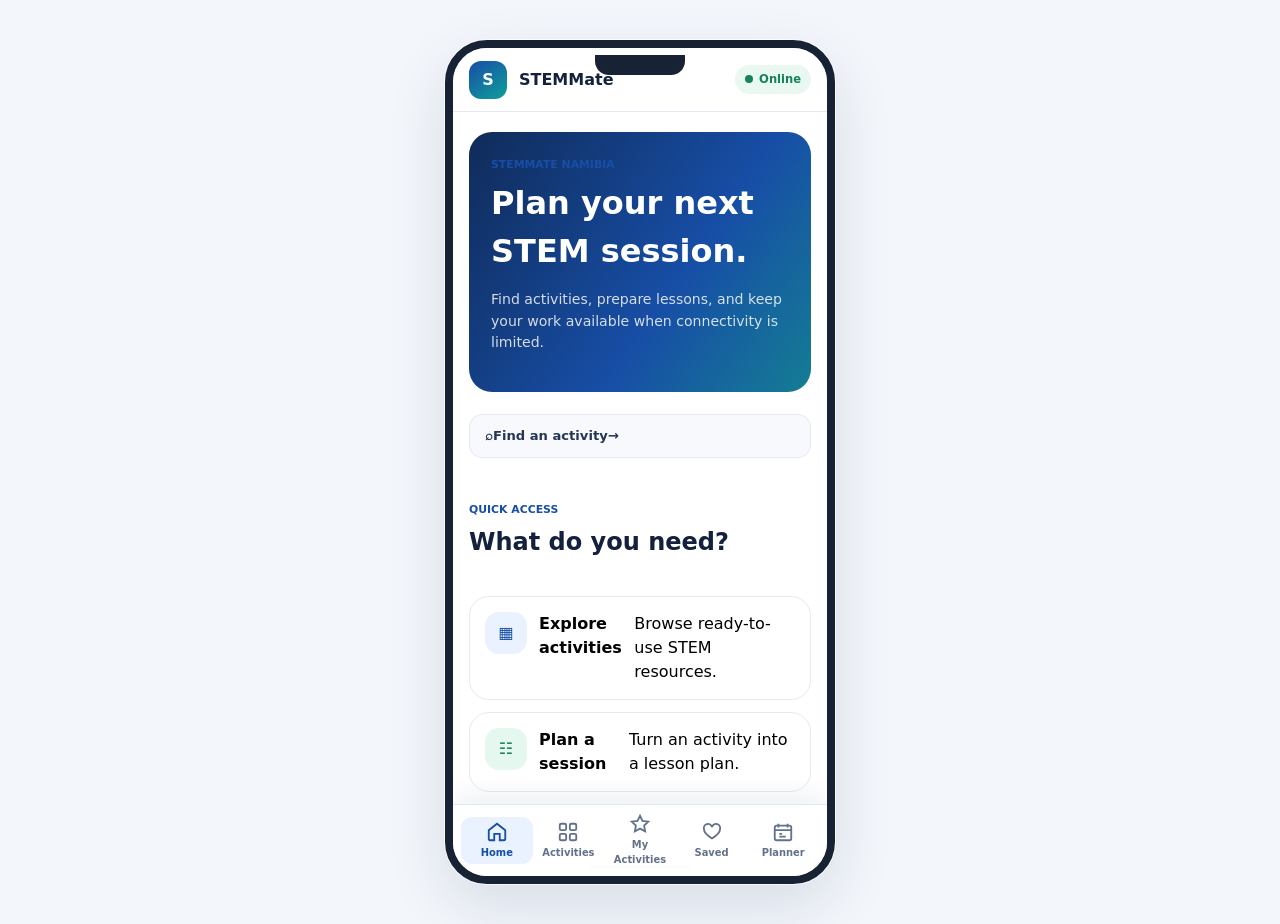
==== commit 6cf9d70e: "Fix mobile layout, bottom nav, and planner sync" ====
--- a/prototype.html
+++ b/prototype.html
@@ -1,1263 +1,421 @@
 <!DOCTYPE html>
 <html lang="en">
 <head>
-    <meta charset="UTF-8">
-
-    <!-- Makes STEMMate responsive on phones, tablets and desktops -->
-    <meta name="viewport" content="width=device-width, initial-scale=1.0">
-
-    <meta
-        name="description"
-        content="STEMMate Namibia - An offline-first STEM activity and lesson planning tool."
-    >
-
+    <meta charset="utf-8">
+    <meta content="width=device-width, initial-scale=1.0" name="viewport"/>
+    <meta content="STEMMate Namibia - An offline-first STEM activity and lesson planning tool." name="description"/>
     <title>STEMMate Namibia</title>
-
-    <!-- Main application stylesheet -->
-    <link rel="stylesheet" href="css/styles.css">
+    <link href="css/styles.css" rel="stylesheet"/>
 </head>
-
 <body>
 
-    <!-- =========================================================
-         ACCESSIBILITY: SKIP LINK
-         Allows keyboard users to skip directly to the main content.
-    ========================================================== -->
-
-    <a href="#main-content" class="skip-link">
+    <a class="skip-link" href="#main-content">
         Skip to main content
     </a>
 
-
-    <!-- =========================================================
-         APPLICATION SHELL
-    ========================================================== -->
-
     <div class="app-shell">
 
-        <!-- =====================================================
-             TOP BAR
-        ====================================================== -->
-
         <header class="topbar">
-
             <div class="brand">
-
-                <div class="brand-mark">
-                    S
-                </div>
-
-                <div>
+                <div class="brand-mark">S</div>
+                <div class="brand-text">
                     <strong>STEMMate</strong>
-                    <span>Namibia</span>
-                </div>
-
+                </div>
             </div>
-
-
-            <!-- Connection status -->
-            <div
-                id="connection-status"
-                class="connection-status online"
-                aria-live="polite"
-            >
+            <div aria-live="polite" class="connection-status online" id="connection-status">
                 <span class="status-dot"></span>
                 <span id="connection-label">Online</span>
             </div>
-
         </header>
 
-
-        <!-- =====================================================
-             MAIN NAVIGATION
-        ====================================================== -->
-
-        <nav
-            class="main-nav"
-            aria-label="Main navigation"
-        >
-
-            <button
-                class="nav-btn active"
-                data-screen="home"
-            >
-                <span>⌂</span>
+        <!-- Bottom Nav Bar -->
+        <nav aria-label="Main navigation" class="main-nav">
+            <button class="nav-btn active" data-screen="home">
+                <span class="nav-icon"><svg viewBox="0 0 24 24"><path d="m3 10 9-7 9 7v10a1 1 0 0 1-1 1h-5v-7H9v7H4a1 1 0 0 1-1-1z"/></svg></span>
                 Home
             </button>
-
-            <button
-                class="nav-btn"
-                data-screen="activities"
-            >
-                <span>▦</span>
+            <button class="nav-btn" data-screen="activities">
+                <span class="nav-icon"><svg viewBox="0 0 24 24"><rect x="3" y="3" width="7" height="7" rx="1.5"/><rect x="14" y="3" width="7" height="7" rx="1.5"/><rect x="3" y="14" width="7" height="7" rx="1.5"/><rect x="14" y="14" width="7" height="7" rx="1.5"/></svg></span>
                 Activities
             </button>
-
-            <button
-                class="nav-btn"
-                data-screen="my-activities"
-            >
-                <span>✦</span>
+            <button class="nav-btn" data-screen="my-activities">
+                <span class="nav-icon"><svg viewBox="0 0 24 24"><path d="M12 3 14.7 8.5 21 9.4l-4.5 4.4 1.1 6.2L12 17l-5.6 3 1.1-6.2L3 9.4l6.3-.9z"/></svg></span>
                 My Activities
             </button>
-
-            <button
-                class="nav-btn"
-                data-screen="saved"
-            >
-                <span>♡</span>
+            <button class="nav-btn" data-screen="saved">
+                <span class="nav-icon"><svg viewBox="0 0 24 24"><path d="M20.8 8.8c0 5-8.8 10.2-8.8 10.2S3.2 13.8 3.2 8.8A4.3 4.3 0 0 1 12 6.6a4.3 4.3 0 0 1 8.8 2.2Z"/></svg></span>
                 Saved
             </button>
-
-            <button
-                class="nav-btn"
-                data-screen="planner"
-            >
-                <span>☷</span>
+            <button class="nav-btn" data-screen="planner">
+                <span class="nav-icon"><svg viewBox="0 0 24 24"><rect x="3" y="5" width="18" height="16" rx="2"/><path d="M7 3v4M17 3v4M3 10h18M8 14h3M8 17h7"/></svg></span>
                 Planner
             </button>
-
         </nav>
 
-
-        <!-- =====================================================
-             MAIN CONTENT
-        ====================================================== -->
-
-        <main id="main-content" class="main-content">
-
-
-            <!-- =================================================
-                 HOME SCREEN
-            ================================================== -->
-
-            <section
-                class="screen"
-                id="screen-home"
-                data-screen-panel="home"
-            >
-
+        <main class="main-content" id="main-content">
+
+            <!-- Home Screen -->
+            <section class="screen" data-screen-panel="home" id="screen-home">
                 <div class="hero">
-
                     <div class="hero-content">
-
-                        <span class="eyebrow">
-                            OFFLINE-FIRST STEM LEARNING
-                        </span>
-
-                        <h1>
-                            Plan better.<br>
-                            Teach anywhere.
-                        </h1>
-
-                        <p>
-                            Discover STEM activities, create your own resources,
-                            and prepare lesson plans even when connectivity is limited.
-                        </p>
-
-                        <div class="hero-actions">
-
-                            <button
-                                class="btn btn-primary"
-                                data-screen="activities"
-                            >
-                                Explore activities
-                            </button>
-
-                            <button
-                                class="btn btn-secondary"
-                                data-screen="create-activity"
-                            >
-                                + Create activity
-                            </button>
-
-                        </div>
-
-                    </div>
-
-
-                    <div class="hero-visual">
-
-                        <div class="hero-orbit orbit-one"></div>
-                        <div class="hero-orbit orbit-two"></div>
-
-                        <div class="hero-core">
-                            <span>STEM</span>
-                            <strong>+</strong>
-                            <span>IDEAS</span>
-                        </div>
-
-                    </div>
-
-                </div>
-
-
-                <!-- Quick access -->
-
-                <div class="section-heading">
-
-                    <div>
-                        <span class="eyebrow">
-                            QUICK ACCESS
-                        </span>
-
-                        <h2>
-                            Your workspace
-                        </h2>
-                    </div>
-
-                </div>
-
-
+                        <span class="eyebrow">STEMMATE NAMIBIA</span>
+                        <h1>Plan your next<br/>STEM session.</h1>
+                        <p>Find activities, prepare lessons, and keep your work available when connectivity is limited.</p>
+                    </div>
+                </div>
+                
+                <button class="home-search btn btn-secondary" data-screen="activities" style="width:100%; justify-content:flex-start; margin-bottom:24px;">
+                    <span class="home-search-icon">⌕</span>
+                    <span>Find an activity</span>
+                    <span class="home-search-arrow">→</span>
+                </button>
+
+                <div class="section-heading home-section-heading">
+                    <div>
+                        <span class="eyebrow">QUICK ACCESS</span>
+                        <h2>What do you need?</h2>
+                    </div>
+                </div>
+                
                 <div class="quick-grid">
-
-                    <button
-                        class="quick-card"
-                        data-screen="activities"
-                    >
-
-                        <span class="quick-icon blue">
-                            ▦
-                        </span>
-
-                        <strong>
-                            Explore activities
-                        </strong>
-
-                        <span>
-                            Browse ready-to-use STEM resources.
-                        </span>
-
-                    </button>
-
-
-                    <button
-                        class="quick-card"
-                        data-screen="my-activities"
-                    >
-
-                        <span class="quick-icon purple">
-                            ✦
-                        </span>
-
-                        <strong>
-                            My activities
-                        </strong>
-
-                        <span>
-                            Access activities you created yourself.
-                        </span>
-
-                    </button>
-
-
-                    <button
-                        class="quick-card"
-                        data-screen="planner"
-                    >
-
-                        <span class="quick-icon green">
-                            ☷
-                        </span>
-
-                        <strong>
-                            Session planner
-                        </strong>
-
-                        <span>
-                            Turn activities into lesson plans.
-                        </span>
-
-                    </button>
-
-                </div>
-
-
-                <!-- Featured activities -->
-
-                <div class="section-heading">
-
-                    <div>
-                        <span class="eyebrow">
-                            STARTER RESOURCES
-                        </span>
-
-                        <h2>
-                            Featured activities
-                        </h2>
-                    </div>
-
-                    <button
-                        class="text-btn"
-                        data-screen="activities"
-                    >
+                    <button class="quick-card" data-screen="activities">
+                        <span class="quick-icon blue">▦</span>
+                        <strong>Explore activities</strong>
+                        <span>Browse ready-to-use STEM resources.</span>
+                    </button>
+                    <button class="quick-card" data-screen="planner">
+                        <span class="quick-icon green">☷</span>
+                        <strong>Plan a session</strong>
+                        <span>Turn an activity into a lesson plan.</span>
+                    </button>
+                    <button class="quick-card" data-screen="my-activities">
+                        <span class="quick-icon purple">✦</span>
+                        <div>
+                            <strong>My activities</strong>
+                            <span>Your own STEM resources saved on this device.</span>
+                        </div>
+                    </button>
+                </div>
+
+                <div class="section-heading">
+                    <div>
+                        <span class="eyebrow">STARTER RESOURCES</span>
+                        <h2>Featured activities</h2>
+                    </div>
+                    <button class="text-btn" data-screen="activities">
                         View all →
                     </button>
-
-                </div>
-
-                <div
-                    id="featured-activities"
-                    class="activity-grid"
-                ></div>
-
-            </section>
-
-
-
-            <!-- =================================================
-                 ACTIVITIES SCREEN
-            ================================================== -->
-
-            <section
-                class="screen"
-                id="screen-activities"
-                data-screen-panel="activities"
-                hidden
-            >
-
-                <div class="section-heading">
-
-                    <div>
-
-                        <span class="eyebrow">
-                            STEM LIBRARY
-                        </span>
-
-                        <h1>
-                            Activities
-                        </h1>
-
-                        <p>
-                            Find ready-to-use activities for your classroom.
-                        </p>
-
-                    </div>
-
-                    <!-- CREATE ACTIVITY BUTTON -->
-
-                    <button
-                        id="create-activity-from-library"
-                        class="btn btn-primary"
-                    >
+                </div>
+                <div class="activity-grid" id="featured-activities"></div>
+            </section>
+
+            <!-- Activities Screen -->
+            <section class="screen" data-screen-panel="activities" hidden id="screen-activities">
+                <div class="section-heading">
+                    <div>
+                        <span class="eyebrow">STEM LIBRARY</span>
+                        <h1>Explore activities</h1>
+                        <p>Find ready-to-use STEM activities for your next session.</p>
+                    </div>
+                    <button class="btn btn-primary" id="create-activity-from-library" type="button">
                         + Create activity
                     </button>
-
-                </div>
-
-
-                <!-- Search and filters -->
-
+                </div>
+                
                 <div class="filter-panel">
-
                     <div class="search-box">
-
-                        <label for="activity-search">
-                            Search activities
-                        </label>
-
-                        <input
-                            id="activity-search"
-                            type="search"
-                            placeholder="Search by activity, topic or keyword..."
-                        >
-
-                    </div>
-
-
+                        <label for="activity-search">Search the library</label>
+                        <input autocomplete="off" id="activity-search" placeholder="Search activities..." type="search"/>
+                    </div>
                     <div class="filter-field">
-
-                        <label for="subject-filter">
-                            Subject
-                        </label>
-
+                        <label for="subject-filter">Subject</label>
                         <select id="subject-filter">
-
-                            <option value="all">
-                                All subjects
-                            </option>
-
+                            <option value="all">All subjects</option>
                         </select>
-
-                    </div>
-
-
+                    </div>
                     <div class="filter-field">
-
-                        <label for="grade-filter">
-                            Grade
-                        </label>
-
+                        <label for="grade-filter">Grade</label>
                         <select id="grade-filter">
-
-                            <option value="all">
-                                All grades
-                            </option>
-
+                            <option value="all">All grades</option>
                         </select>
-
-                    </div>
-
-                </div>
-
-
-                <div
-                    id="activity-results"
-                    class="activity-grid"
-                ></div>
-
-            </section>
-
-
-
-            <!-- =================================================
-                 MY ACTIVITIES SCREEN
-            ================================================== -->
-
-            <section
-                class="screen"
-                id="screen-my-activities"
-                data-screen-panel="my-activities"
-                hidden
-            >
-
-                <div class="section-heading">
-
-                    <div>
-
-                        <span class="eyebrow">
-                            YOUR RESOURCES
-                        </span>
-
-                        <h1>
-                            My Activities
-                        </h1>
-
-                        <p>
-                            Activities you have created and saved on this device.
-                        </p>
-
-                    </div>
-
-                    <button
-                        id="create-activity-from-my-library"
-                        class="btn btn-primary"
-                    >
+                    </div>
+                </div>
+                <div class="activity-grid" id="activity-results"></div>
+            </section>
+
+            <!-- My Activities Screen -->
+            <section class="screen" data-screen-panel="my-activities" hidden id="screen-my-activities">
+                <div class="section-heading">
+                    <div>
+                        <span class="eyebrow">YOUR RESOURCES</span>
+                        <h1>My Activities</h1>
+                        <p>Activities you have created and saved on this device.</p>
+                    </div>
+                    <button class="btn btn-primary" id="create-activity-from-my-library">
                         + Create activity
                     </button>
-
-                </div>
-
-
-                <!-- User-created activities appear here -->
-
-                <div
-                    id="my-activities-list"
-                    class="activity-grid"
-                ></div>
-
-
-                <!-- Empty state -->
-
-                <div
-                    id="my-activities-empty"
-                    class="empty-state"
-                    hidden
-                >
-
-                    <div class="empty-icon">
-                        ✦
-                    </div>
-
-                    <h2>
-                        No activities yet
-                    </h2>
-
-                    <p>
-                        Create your first STEM activity and it will appear here.
-                    </p>
-
-                    <button
-                        id="create-first-activity"
-                        class="btn btn-primary"
-                    >
+                </div>
+                
+                <div class="activity-grid" id="my-activities-list"></div>
+                
+                <div class="empty-state" hidden id="my-activities-empty">
+                    <div class="empty-icon">✦</div>
+                    <h2>No activities yet</h2>
+                    <p>Create your first STEM activity and it will appear here.</p>
+                    <button class="btn btn-primary" id="create-first-activity">
                         Create my first activity
                     </button>
-
-                </div>
-
-            </section>
-
-
-
-            <!-- =================================================
-                 CREATE ACTIVITY SCREEN
-            ================================================== -->
-
-            <section
-                class="screen"
-                id="screen-create-activity"
-                data-screen-panel="create-activity"
-                hidden
-            >
-
-                <div class="section-heading">
-
-                    <div>
-
-                        <span class="eyebrow">
-                            CREATE RESOURCE
-                        </span>
-
-                        <h1>
-                            Create an activity
-                        </h1>
-
-                        <p>
-                            Build your own STEM activity and save it for later use.
-                        </p>
-
-                    </div>
-
-                </div>
-
-
-                <form
-                    id="create-activity-form"
-                    class="form-card"
-                >
-
-                    <!-- BASIC INFORMATION -->
-
+                </div>
+            </section>
+
+            <!-- Create Activity Screen -->
+            <section class="screen" data-screen-panel="create-activity" hidden id="screen-create-activity">
+                <div class="section-heading">
+                    <div>
+                        <span class="eyebrow">CREATE RESOURCE</span>
+                        <h1>Create an activity</h1>
+                        <p>Build your own STEM activity and save it on this device.</p>
+                    </div>
+                </div>
+
+                <form class="form-card" id="create-activity-form">
                     <div class="form-section">
-
                         <div class="form-section-heading">
-
-                            <span class="form-section-number">
-                                01
-                            </span>
-
+                            <span class="form-section-number">01</span>
                             <div>
                                 <h2>Basic information</h2>
-
-                                <p>
-                                    Give your activity a clear identity.
-                                </p>
-                            </div>
-
-                        </div>
-
+                                <p>Give your activity a clear identity.</p>
+                            </div>
+                        </div>
 
                         <div class="form-grid">
-
-                            <div class="form-field form-field-wide">
-
-                                <label for="custom-title">
-                                    Activity title *
-                                </label>
-
-                                <input
-                                    id="custom-title"
-                                    name="title"
-                                    type="text"
-                                    placeholder="e.g. Build a Simple Water Filter"
-                                    required
-                                >
-
-                            </div>
-
-
-                            <div class="form-field">
-
-                                <label for="custom-subject">
-                                    Subject *
-                                </label>
-
-                                <select
-                                    id="custom-subject"
-                                    name="subject"
-                                    required
-                                >
-
-                                    <option value="">
-                                        Select subject
-                                    </option>
-
-                                    <option value="Physics">
-                                        Physics
-                                    </option>
-
-                                    <option value="Biology">
-                                        Biology
-                                    </option>
-
-                                    <option value="Chemistry">
-                                        Chemistry
-                                    </option>
-
-                                    <option value="Mathematics">
-                                        Mathematics
-                                    </option>
-
-                                    <option value="Computer Science">
-                                        Computer Science
-                                    </option>
-
-                                    <option value="General STEM">
-                                        General STEM
-                                    </option>
-
+                            <div class="form-field full">
+                                <label for="custom-title">Activity title *</label>
+                                <input id="custom-title" name="title" type="text" placeholder="e.g. Build a Simple Water Filter" required>
+                            </div>
+                            <div class="form-field">
+                                <label for="custom-subject">Subject *</label>
+                                <select id="custom-subject" name="subject" required>
+                                    <option value="">Select subject</option>
+                                    <option value="Physics">Physics</option>
+                                    <option value="Biology">Biology</option>
+                                    <option value="Chemistry">Chemistry</option>
+                                    <option value="Mathematics">Mathematics</option>
+                                    <option value="Computer Science">Computer Science</option>
+                                    <option value="General STEM">General STEM</option>
                                 </select>
-
-                            </div>
-
-
-                            <div class="form-field">
-
-                                <label for="custom-grade">
-                                    Grade *
-                                </label>
-
-                                <select
-                                    id="custom-grade"
-                                    name="grade"
-                                    required
-                                >
-
-                                    <option value="">
-                                        Select grade
-                                    </option>
-
+                            </div>
+                            <div class="form-field">
+                                <label for="custom-grade">Grade *</label>
+                                <select id="custom-grade" name="grade" required>
+                                    <option value="">Select grade</option>
                                     <option value="Grade 7">Grade 7</option>
                                     <option value="Grade 8">Grade 8</option>
                                     <option value="Grade 9">Grade 9</option>
                                     <option value="Grade 10">Grade 10</option>
                                     <option value="Grade 11">Grade 11</option>
                                     <option value="Grade 12">Grade 12</option>
-
                                 </select>
-
-                            </div>
-
-
-                            <div class="form-field">
-
-                                <label for="custom-duration">
-                                    Duration *
-                                </label>
-
-                                <input
-                                    id="custom-duration"
-                                    name="duration"
-                                    type="text"
-                                    placeholder="e.g. 45 minutes"
-                                    required
-                                >
-
-                            </div>
-
-
-                            <div class="form-field">
-
-                                <label for="custom-learners">
-                                    Number of learners
-                                </label>
-
-                                <input
-                                    id="custom-learners"
-                                    name="learners"
-                                    type="number"
-                                    min="1"
-                                    placeholder="e.g. 30"
-                                >
-
-                            </div>
-
-
-                            <div class="form-field">
-
-                                <label for="custom-icon">
-                                    Activity type
-                                </label>
-
-                                <select
-                                    id="custom-icon"
-                                    name="icon"
-                                >
-
-                                    <option value="🧪">
-                                        🧪 Experiment
-                                    </option>
-
-                                    <option value="⚡">
-                                        ⚡ Physics
-                                    </option>
-
-                                    <option value="🌱">
-                                        🌱 Biology
-                                    </option>
-
-                                    <option value="🔬">
-                                        🔬 Science
-                                    </option>
-
-                                    <option value="💻">
-                                        💻 Computing
-                                    </option>
-
-                                    <option value="📐">
-                                        📐 Mathematics
-                                    </option>
-
+                            </div>
+                            <div class="form-field">
+                                <label for="custom-duration">Duration *</label>
+                                <input id="custom-duration" name="duration" type="text" placeholder="e.g. 45 minutes" required>
+                            </div>
+                            <div class="form-field">
+                                <label for="custom-learners">Number of learners</label>
+                                <input id="custom-learners" name="learners" type="number" min="1" placeholder="e.g. 30">
+                            </div>
+                            <div class="form-field full">
+                                <label for="custom-icon">Activity type</label>
+                                <select id="custom-icon" name="icon">
+                                    <option value="🧪">🧪 Experiment</option>
+                                    <option value="⚡">⚡ Physics</option>
+                                    <option value="🌱">🌱 Biology</option>
+                                    <option value="🔬">🔬 Science</option>
+                                    <option value="💻">💻 Computing</option>
+                                    <option value="📐">📐 Mathematics</option>
                                 </select>
-
-                            </div>
-
-                        </div>
-
-                    </div>
-
-
-                    <!-- LEARNING CONTENT -->
+                            </div>
+                        </div>
+                    </div>
 
                     <div class="form-section">
-
                         <div class="form-section-heading">
-
-                            <span class="form-section-number">
-                                02
-                            </span>
-
+                            <span class="form-section-number">02</span>
                             <div>
                                 <h2>Learning content</h2>
-
-                                <p>
-                                    Explain what learners will do and learn.
-                                </p>
-                            </div>
-
-                        </div>
-
-
-                        <div class="form-field">
-
-                            <label for="custom-description">
-                                Activity instructions *
-                            </label>
-
-                            <textarea
-                                id="custom-description"
-                                name="description"
-                                rows="5"
-                                placeholder="Describe what learners should do..."
-                                required
-                            ></textarea>
-
-                        </div>
-
-
-                        <div class="form-field">
-
-                            <label for="custom-objective">
-                                Learning objective *
-                            </label>
-
-                            <textarea
-                                id="custom-objective"
-                                name="objective"
-                                rows="4"
-                                placeholder="What should learners understand or be able to do?"
-                                required
-                            ></textarea>
-
-                        </div>
-
-                    </div>
-
-
-                    <!-- CLASSROOM INFORMATION -->
+                                <p>Give learners and teachers the information they need.</p>
+                            </div>
+                        </div>
+
+                        <div class="form-grid">
+                            <div class="form-field full">
+                                <label for="custom-description">Description and instructions *</label>
+                                <textarea id="custom-description" name="description" placeholder="Explain what learners will do..." required></textarea>
+                            </div>
+                            <div class="form-field full">
+                                <label for="custom-objective">Learning objective *</label>
+                                <textarea id="custom-objective" name="objective" placeholder="What should learners understand or be able to do?" required></textarea>
+                            </div>
+                        </div>
+                    </div>
 
                     <div class="form-section">
-
                         <div class="form-section-heading">
-
-                            <span class="form-section-number">
-                                03
-                            </span>
-
+                            <span class="form-section-number">03</span>
                             <div>
-                                <h2>Classroom information</h2>
-
-                                <p>
-                                    Help the teacher prepare safely and inclusively.
-                                </p>
-                            </div>
-
-                        </div>
-
-
-                        <div class="form-field">
-
-                            <label for="custom-materials">
-                                Materials required
-                            </label>
-
-                            <textarea
-                                id="custom-materials"
-                                name="materials"
-                                rows="4"
-                                placeholder="List the materials learners will need..."
-                            ></textarea>
-
-                        </div>
-
-
-                        <div class="form-field">
-
-                            <label for="custom-safety">
-                                Safety considerations
-                            </label>
-
-                            <textarea
-                                id="custom-safety"
-                                name="safety"
-                                rows="4"
-                                placeholder="List relevant safety precautions..."
-                            ></textarea>
-
-                        </div>
-
-
-                        <div class="form-field">
-
-                            <label for="custom-accessibility">
-                                Accessibility and inclusion notes
-                            </label>
-
-                            <textarea
-                                id="custom-accessibility"
-                                name="accessibility"
-                                rows="4"
-                                placeholder="How can this activity accommodate different learners?"
-                            ></textarea>
-
-                        </div>
-
-                    </div>
-
-
-                    <!-- FORM ACTIONS -->
+                                <h2>Safety and access</h2>
+                                <p>Make the activity practical and inclusive.</p>
+                            </div>
+                        </div>
+
+                        <div class="form-grid">
+                            <div class="form-field full">
+                                <label for="custom-materials">Materials</label>
+                                <textarea id="custom-materials" name="materials" placeholder="List materials learners or teachers will need..."></textarea>
+                            </div>
+                            <div class="form-field full">
+                                <label for="custom-safety">Safety notes</label>
+                                <textarea id="custom-safety" name="safety" placeholder="Add hazards, precautions or supervision notes..."></textarea>
+                            </div>
+                            <div class="form-field full">
+                                <label for="custom-accessibility">Accessibility and inclusion notes</label>
+                                <textarea id="custom-accessibility" name="accessibility" placeholder="Add adaptations, alternatives or accessibility guidance..."></textarea>
+                            </div>
+                        </div>
+                    </div>
 
                     <div class="form-actions">
-
-                        <button
-                            type="button"
-                            id="cancel-create-activity"
-                            class="btn btn-secondary"
-                        >
+                        <button type="button" id="cancel-create-activity" class="btn btn-secondary">
                             Cancel
                         </button>
-
-                        <button
-                            type="submit"
-                            class="btn btn-primary"
-                        >
+                        <button type="submit" class="btn btn-primary">
                             Save activity
                         </button>
-
-                    </div>
-
+                    </div>
                 </form>
-
-            </section>
-
-
-
-            <!-- =================================================
-                 ACTIVITY DETAIL SCREEN
-            ================================================== -->
-
-            <section
-                class="screen"
-                id="screen-activity-detail"
-                data-screen-panel="activity-detail"
-                hidden
-            >
-
+            </section>
+
+            <!-- Activity Detail Screen -->
+            <section class="screen" data-screen-panel="activity-detail" hidden id="screen-activity-detail">
                 <div id="activity-detail"></div>
-
-            </section>
-
-
-
-            <!-- =================================================
-                 SAVED ACTIVITIES SCREEN
-            ================================================== -->
-
-            <section
-                class="screen"
-                id="screen-saved"
-                data-screen-panel="saved"
-                hidden
-            >
-
-                <div class="section-heading">
-
-                    <div>
-
-                        <span class="eyebrow">
-                            OFFLINE READY
-                        </span>
-
-                        <h1>
-                            Saved activities
-                        </h1>
-
-                        <p>
-                            Activities available for quick access on this device.
-                        </p>
-
-                    </div>
-
-                </div>
-
-
-                <div
-                    id="saved-activities"
-                    class="activity-grid"
-                ></div>
-
-
-                <div
-                    id="saved-empty"
-                    class="empty-state"
-                    hidden
-                >
-
-                    <div class="empty-icon">
-                        ♡
-                    </div>
-
-                    <h2>
-                        Nothing saved yet
-                    </h2>
-
-                    <p>
-                        Save activities from the library to access them quickly.
-                    </p>
-
-                    <button
-                        class="btn btn-primary"
-                        data-screen="activities"
-                    >
+            </section>
+
+            <!-- Saved Screen -->
+            <section class="screen" data-screen-panel="saved" hidden id="screen-saved">
+                <div class="section-heading">
+                    <div>
+                        <span class="eyebrow">OFFLINE READY</span>
+                        <h1>Saved activities</h1>
+                        <p>Activities available for quick access on this device.</p>
+                    </div>
+                </div>
+                
+                <div class="activity-grid" id="saved-activities"></div>
+                
+                <div class="empty-state" hidden id="saved-empty">
+                    <div class="empty-icon">♡</div>
+                    <h2>Nothing saved yet</h2>
+                    <p>Save activities from the library to access them quickly.</p>
+                    <button class="btn btn-primary" data-screen="activities">
                         Explore activities
                     </button>
-
-                </div>
-
-            </section>
-
-
-
-            <!-- =================================================
-                 PLANNER SCREEN
-            ================================================== -->
-
-            <section
-                class="screen"
-                id="screen-planner"
-                data-screen-panel="planner"
-                hidden
-            >
-
-                <div class="section-heading">
-
-                    <div>
-
-                        <span class="eyebrow">
-                            SESSION PLANNING
-                        </span>
-
-                        <h1>
-                            Planner
-                        </h1>
-
-                        <p>
-                            Prepare and save a classroom session.
-                        </p>
-
-                    </div>
-
-                </div>
-
+                </div>
+            </section>
+
+            <!-- Planner Screen -->
+            <section class="screen" data-screen-panel="planner" hidden id="screen-planner">
+                <div class="section-heading">
+                    <div>
+                        <span class="eyebrow">SESSION PLANNING</span>
+                        <h1>Plan a session</h1>
+                        <p>Build a lesson plan and keep a local copy when offline.</p>
+                    </div>
+                </div>
 
                 <div class="planner-layout">
-
-
-                    <!-- PLANNER FORM -->
-
-                    <form
-                        id="planner-form"
-                        class="form-card"
-                    >
-
-                        <div class="form-section">
-
-                            <div class="form-section-heading">
-
-                                <span class="form-section-number">
-                                    01
-                                </span>
-
+                    <form class="form-card" id="planner-form">
+                        <div class="section-heading">
+                            <div>
+                                <span class="eyebrow">SESSION DETAILS</span>
+                                <h2>What are you teaching?</h2>
+                            </div>
+                        </div>
+
+                        <div class="form-field">
+                            <label for="planner-activity">Activity</label>
+                            <select id="planner-activity">
+                                <option value="">Select an activity</option>
+                            </select>
+                        </div>
+
+                        <div class="form-grid">
+                            <div class="form-field">
+                                <label for="planner-date">Session date</label>
+                                <input id="planner-date" type="date">
+                            </div>
+                            <div class="form-field">
+                                <label for="planner-learners">Number of learners</label>
+                                <input id="planner-learners" type="number" min="1" placeholder="e.g. 30">
+                            </div>
+                        </div>
+
+                        <div class="form-field">
+                            <label for="planner-notes">Safety and inclusion notes</label>
+                            <textarea id="planner-notes" rows="5" placeholder="Add notes for this session..."></textarea>
+                        </div>
+
+                        <div class="form-actions">
+                            <button class="btn btn-secondary" id="save-draft" type="button">Save draft</button>
+                            <button class="btn btn-primary" id="save-and-sync" type="button">Save &amp; prepare sync</button>
+                        </div>
+                    </form>
+
+                    <aside class="status-card">
+                        <div class="status-card-heading">
+                            <span class="eyebrow">SYNC STATUS</span>
+                            <span class="status-badge" id="planner-status">No plan</span>
+                        </div>
+
+                        <div class="sync-steps">
+                            <div class="sync-step" id="sync-step-local">
+                                <span class="sync-step-icon">✓</span>
                                 <div>
-                                    <h2>Session details</h2>
-
-                                    <p>
-                                        Build your lesson plan.
-                                    </p>
+                                    <strong>Saved locally</strong>
+                                    <span>Your work is stored on this device.</span>
                                 </div>
-
-                            </div>
-
-
-                            <div class="form-field">
-
-                                <label for="planner-activity">
-                                    Activity
-                                </label>
-
-                                <select id="planner-activity">
-                                    <option value="">
-                                        Select an activity
-                                    </option>
-                                </select>
-
-                            </div>
-
-
-                            <div class="form-grid">
-
-                                <div class="form-field">
-
-                                    <label for="planner-date">
-                                        Session date
-                                    </label>
-
-                                    <input
-                                        id="planner-date"
-                                        type="date"
-                                    >
-
+                            </div>
+                            <div class="sync-step" id="sync-step-waiting">
+                                <span class="sync-step-icon">↗</span>
+                                <div>
+                                    <strong>Waiting for connection</strong>
+                                    <span>The plan can sync when connectivity returns.</span>
                                 </div>
-
-
-                                <div class="form-field">
-
-                                    <label for="planner-learners">
-                                        Number of learners
-                                    </label>
-
-                                    <input
-                                        id="planner-learners"
-                                        type="number"
-                                        min="1"
-                                        placeholder="e.g. 30"
-                                    >
-
+                            </div>
+                            <div class="sync-step" id="sync-step-synced">
+                                <span class="sync-step-icon">✓</span>
+                                <div>
+                                    <strong>Synchronized</strong>
+                                    <span>Your latest plan has been synchronized.</span>
                                 </div>
-
-                            </div>
-
-
-                            <div class="form-field">
-
-                                <label for="planner-notes">
-                                    Safety and inclusion notes
-                                </label>
-
-                                <textarea
-                                    id="planner-notes"
-                                    rows="5"
-                                    placeholder="Add notes for this session..."
-                                ></textarea>
-
-                            </div>
-
-                        </div>
-
+                            </div>
+                        </div>
 
                         <div class="form-actions">
-
-                            <button
-                                type="button"
-                                id="save-draft"
-                                class="btn btn-secondary"
-                            >
-                                Save draft
-                            </button>
-
-                            <button
-                                type="button"
-                                id="save-and-sync"
-                                class="btn btn-primary"
-                            >
-                                Save & prepare sync
-                            </button>
-
-                        </div>
-
-                    </form>
-
-
-
-                    <!-- PLANNER STATUS -->
-
-                    <aside class="status-card">
-
-                        <div class="status-card-heading">
-
-                            <span class="eyebrow">
-                                SYNC STATUS
-                            </span>
-
-                            <span
-                                id="planner-status-badge"
-                                class="status-badge"
-                            >
-                                No plan
-                            </span>
-
-                        </div>
-
-
-                        <div class="sync-steps">
-
-                            <div
-                                id="sync-step-local"
-                                class="sync-step"
-                            >
-
-                                <span class="sync-step-icon">
-                                    ✓
-                                </span>
-
-                                <div>
-                                    <strong>
-                                        Saved locally
-                                    </strong>
-
-                                    <span>
-                                        Your work is stored on this device.
-                                    </span>
-                                </div>
-
-                            </div>
-
-
-                            <div
-                                id="sync-step-waiting"
-                                class="sync-step"
-                            >
-
-                                <span class="sync-step-icon">
-                                    ↗
-                                </span>
-
-                                <div>
-                                    <strong>
-                                        Waiting for connection
-                                    </strong>
-
-                                    <span>
-                                        The plan can sync when connectivity returns.
-                                    </span>
-
-                                </div>
-
-                            </div>
-
-
-                            <div
-                                id="sync-step-synced"
-                                class="sync-step"
-                            >
-
-                                <span class="sync-step-icon">
-                                    ✓
-                                </span>
-
-                                <div>
-                                    <strong>
-                                        Synchronized
-                                    </strong>
-
-                                    <span>
-                                        Your latest plan has been synchronized.
-                                    </span>
-
-                                </div>
-
-                            </div>
-
-                        </div>
-
-
-                        <!-- OFFLINE DEMO CONTROLS -->
-
-                        <div class="demo-controls">
-
-                            <span class="demo-label">
-                                Prototype testing
-                            </span>
-
-                            <button
-                                id="toggle-connection"
-                                class="btn btn-secondary btn-small"
-                            >
-                                Simulate offline mode
-                            </button>
-
-                            <button
-                                id="sync-plan"
-                                class="btn btn-primary btn-small"
-                            >
-                                Sync plan
-                            </button>
-
-                        </div>
-
+                            <button class="btn btn-primary" id="sync-plan" type="button">Sync plan</button>
+                        </div>
                     </aside>
-
-                </div>
-
+                </div>
             </section>
 
         </main>
 
-
-        <!-- =====================================================
-             TOAST / FEEDBACK
-        ====================================================== -->
-
-        <div
-            id="toast"
-            class="toast"
-            role="status"
-            aria-live="polite"
-            hidden
-        ></div>
-
+        <div aria-live="polite" class="toast" hidden id="toast" role="status"></div>
     </div>
-
-
-    <!-- =========================================================
-         JAVASCRIPT
-    ========================================================== -->
 
     <script src="js/storage.js"></script>
     <script src="js/activities.js"></script>
     <script src="js/planner.js"></script>
     <script src="js/app.js"></script>
-
 </body>
 </html>
--- a/css/styles.css
+++ b/css/styles.css
@@ -1,1512 +1,249 @@
-/* ============================================================
-   STEMMATE NAMIBIA
-   MAIN APPLICATION STYLES
-============================================================ */
-
-
-/* ============================================================
-   DESIGN TOKENS
-============================================================ */
+/*STEMMate Namibia — Final HTML/CSS Sync*/
 
 :root {
-
-    --bg: #f5f7fb;
-
+    --bg: #f3f6fb;
     --surface: #ffffff;
-    --surface-soft: #f8fafc;
-
-    --text: #172033;
-    --muted: #667085;
-
-    --border: #e4e7ec;
-
-    --primary: #2563eb;
-    --primary-dark: #1d4ed8;
-
-    --teal: #0f9f9a;
-
+    --surface-soft: #f7f9fd;
+    --text: #14213d;
+    --muted: #64748b;
+    --border: #e4eaf3;
+    --primary: #174ea6;
+    --primary-dark: #103b82;
+    --blue-soft: #eaf2ff;
+    --teal: #0e9f9a;
     --green: #16845b;
-    --green-soft: #e8f7ef;
-
     --orange: #d97706;
-    --orange-soft: #fff4df;
-
-    --blue-soft: #eaf2ff;
-
-    --purple: #7c3aed;
-    --purple-soft: #f1eaff;
-
-    --danger: #c2413b;
-    --danger-soft: #fff0ef;
-
-    --shadow:
-        0 10px 30px rgba(15, 23, 42, 0.06);
-
-    --shadow-large:
-        0 20px 50px rgba(15, 23, 42, 0.10);
-
-    --radius-small: 10px;
-    --radius: 16px;
-    --radius-large: 24px;
-
-    --max-width: 1280px;
-}
-
-
-/* ============================================================
-   RESET
-============================================================ */
-
-* {
-    box-sizing: border-box;
-}
-
-html {
-    scroll-behavior: smooth;
-}
+    --purple: #7657d5;
+    --shadow: 0 8px 24px rgba(19, 43, 82, 0.07);
+    --shadow-large: 0 22px 60px rgba(19, 43, 82, 0.12);
+}
+
+* { box-sizing: border-box; }
+html { scroll-behavior: smooth; }
 
 body {
     margin: 0;
-
-    font-family:
-        Inter,
-        ui-sans-serif,
-        system-ui,
-        -apple-system,
-        BlinkMacSystemFont,
-        "Segoe UI",
-        sans-serif;
-
+    min-height: 100vh;
+    font-family: Inter, ui-sans-serif, system-ui, -apple-system, "Segoe UI", sans-serif;
     background: var(--bg);
     color: var(--text);
-
     line-height: 1.5;
 }
 
-button,
-input,
-select,
-textarea {
+button, input, select, textarea { font: inherit; }
+button { cursor: pointer; }
+
+/* ============================================================
+   PHONE SHELL GEOMETRY
+   ============================================================ */
+
+.app-shell { min-height: 100vh; }
+
+@media (max-width: 899px) {
+    body { padding: 0; }
+    .app-shell {
+        width: 100% !important; height: auto !important; min-height: 100vh !important;
+        border: 0 !important; border-radius: 0 !important; box-shadow: none !important;
+        overflow: visible !important; margin: 0 !important;
+    }
+    .app-shell::before, .app-shell::after { display: none !important; }
+}
+
+@media (min-width: 900px) {
+    body { display: flex; justify-content: center; align-items: flex-start; min-height: 100vh; padding: 40px; }
+    .app-shell {
+        width: 390px !important; max-width: 390px !important; height: 844px !important;
+        min-height: 0 !important; margin: 0 auto !important; position: relative !important;
+        overflow: hidden !important; border: 8px solid #182235 !important;
+        border-radius: 42px !important; background: var(--surface) !important;
+        box-shadow: 0 0 0 1px rgba(255, 255, 255, 0.8), var(--shadow-large) !important;
+    }
+    .app-shell::before {
+        content: "" !important; display: block !important; position: absolute;
+        top: 7px; left: 50%; transform: translateX(-50%);
+        width: 90px; height: 20px; background: #182235;
+        border-radius: 0 0 14px 14px; z-index: 200 !important;
+    }
+    .app-shell::after {
+        content: "" !important; display: block !important; position: absolute;
+        bottom: 7px; left: 50%; transform: translateX(-50%);
+        width: 105px; height: 4px; background: rgba(23, 32, 51, 0.55);
+        border-radius: 999px; z-index: 200 !important; pointer-events: none !important;
+    }
+}
+
+/* ============================================================
+   TOPBAR & BRAND
+   ============================================================ */
+
+.topbar {
+    display: flex !important; align-items: center !important; justify-content: space-between !important;
+    height: 64px !important; padding: 0 16px !important; position: sticky !important;
+    top: 0 !important; z-index: 100 !important;
+    background: rgba(255, 255, 255, 0.94) !important;
+    border-bottom: 1px solid var(--border) !important;
+}
+
+.brand { display: flex !important; align-items: center !important; gap: 12px !important; }
+.brand-mark { width: 38px !important; height: 38px !important; display: grid !important; place-items: center !important; background: linear-gradient(145deg, #174ea6, #0e9f9a) !important; color: white !important; font-weight: 900 !important; border-radius: 12px !important; }
+.brand-text strong { font-size: 1rem !important; }
+.connection-status { display: inline-flex !important; align-items: center !important; gap: 6px !important; padding: 6px 10px !important; border-radius: 999px !important; background: #e9f8f0 !important; color: var(--green) !important; font-size: 0.72rem !important; font-weight: 800 !important; }
+.status-dot { width: 8px; height: 8px; border-radius: 50%; background: currentColor; }
+
+/* ============================================================
+   MAIN CONTENT
+   ============================================================ */
+
+.main-content { padding: 20px 16px calc(90px + env(safe-area-inset-bottom)) !important; width: 100% !important; margin: 0 !important; }
+@media (min-width: 900px) {
+    .main-content { height: calc(100% - 136px) !important; overflow-y: auto !important; }
+}
+
+.section-heading { display: flex !important; flex-direction: column !important; align-items: flex-start !important; gap: 12px !important; margin: 20px 0 16px !important; }
+.section-heading h1 { font-size: 1.8rem !important; margin-bottom: 6px !important; width: 100% !important; }
+.section-heading > .btn { width: 100% !important; }
+.eyebrow { color: var(--primary); font-size: 0.68rem; font-weight: 900; text-transform: uppercase; margin-bottom: 6px; display: block; }
+h1, h2, h3 { color: var(--text); margin-top: 0; }
+p { color: var(--muted); font-size: 0.88rem; }
+
+/* ============================================================
+   HERO & CARDS
+   ============================================================ */
+
+.hero { padding: 25px 22px; border-radius: 23px; color: #fff; background: linear-gradient(125deg, #102b59 0%, #174ea6 60%, #147d94 100%); margin-bottom: 22px; }
+.hero h1 { color: #fff; font-size: 2rem; margin-bottom: 12px; }
+.hero p { color: rgba(255, 255, 255, 0.82); }
+
+.quick-grid, .activity-grid, .filter-panel, .planner-layout, .form-grid { display: grid !important; grid-template-columns: 1fr !important; gap: 12px !important; }
+.quick-card { display: flex !important; align-items: flex-start !important; gap: 12px !important; padding: 15px !important; background: #fff !important; border: 1px solid var(--border) !important; border-radius: 20px !important; text-align: left; }
+.quick-icon { width: 42px; height: 42px; display: grid; place-items: center; border-radius: 14px; flex-shrink: 0; }
+.quick-icon.blue { background: #eaf2ff; color: #174ea6; }
+.quick-icon.green { background: #e5f8f0; color: #16845b; }
+.quick-icon.purple { background: #f0ebff; color: #7657d5; }
+
+.activity-card { padding: 18px; background: #fff; border: 1px solid var(--border); border-radius: 20px; box-shadow: 0 4px 14px rgba(19, 43, 82, 0.035); }
+.activity-meta { display: flex; gap: 6px; margin-bottom: 9px; }
+.activity-meta span { padding: 4px 8px; background: #eff5ff; color: #174ea6; border-radius: 999px; font-size: 0.67rem; }
+
+/* ============================================================
+   BUTTONS & FORMS
+   ============================================================ */
+
+.btn { min-height: 44px; display: inline-flex; align-items: center; justify-content: center; padding: 10px 15px; border-radius: 13px; font-size: 0.82rem; font-weight: 750; border: 0; }
+.btn-primary { background: linear-gradient(135deg, #1d58b2, #17458e); color: #fff; }
+.btn-secondary { background: #f7f9fd; color: #243654; border: 1px solid var(--border); }
+.activity-actions, .form-actions { display: grid !important; grid-template-columns: 1fr 1fr !important; gap: 8px !important; }
+.filter-panel, .form-card, .detail-card, .status-card { padding: 16px; background: #fff; border: 1px solid var(--border); border-radius: 22px; }
+label { display: block; margin-bottom: 7px; color: #40516d; font-size: 0.78rem; font-weight: 750; }
+input, select, textarea { width: 100%; min-height: 46px; border: 1px solid #dbe3ef; border-radius: 12px; padding: 11px 13px; background: #fbfcfe; }
+
+/* ============================================================
+   BOTTOM NAVIGATION (Unbreakable Flexbox)
+   ============================================================ */
+
+.main-nav {
+    position: fixed !important; left: 0 !important; right: 0 !important; bottom: 0 !important;
+    height: calc(72px + env(safe-area-inset-bottom)) !important;
+    padding: 8px 8px calc(8px + env(safe-area-inset-bottom)) !important;
+    z-index: 999 !important;
+    background: rgba(255, 255, 255, 0.98) !important; 
+    border-top: 1px solid var(--border) !important;
+    box-shadow: 0 -8px 24px rgba(19, 43, 82, 0.07) !important;
+    
+    /* Flexbox guarantees the buttons stay side by side */
+    display: flex !important;
+    flex-direction: row !important;
+    align-items: center !important;
+    justify-content: space-around !important;
+}
+
+@media (min-width: 900px) {
+    .main-nav { position: absolute !important; }
+}
+
+.nav-btn {
+    display: flex !important; 
+    flex-direction: column !important; 
+    align-items: center !important; 
+    justify-content: center !important;
+    gap: 3px !important; 
+    padding: 4px 0 !important; 
+    font-size: 0.62rem !important; 
+    font-weight: 750 !important;
+    border-radius: 11px !important; 
+    border: 0;
+    background: transparent !important; 
+    color: #63718a !important;
+    
+    /* This prevents the button from stretching or shrinking */
+    flex: 1 1 0% !important; 
+    max-width: 20% !important; 
+}
+
+.nav-btn.active { background: #eaf2ff !important; color: #174ea6 !important; }
+
+.nav-icon { 
+    display: flex !important; align-items: center; justify-content: center; 
+    width: 22px !important; height: 22px !important; 
+}
+.nav-icon svg { width: 100% !important; height: 100% !important; fill: none; stroke: currentColor; stroke-width: 2; }
+
+[hidden] { display: none !important; }
+
+/* Hide the skip link until focused */
+.skip-link {
+    position: absolute;
+    left: -9999px;
+    top: auto;
+    width: 1px;
+    height: 1px;
+    overflow: hidden;
+    z-index: -999;
+}
+
+.skip-link:focus {
+    position: fixed;
+    top: 16px;
+    left: 16px;
+    width: auto;
+    height: auto;
+    padding: 10px 16px;
+    background: var(--primary);
+    color: white;
+    border-radius: 10px;
+    text-decoration: none;
+    z-index: 9999;
+    outline: 3px solid white;
+}
+
+/* Remove button */
+.delete-activity-btn {
+    min-height: 44px;
+    display: inline-flex;
+    align-items: center;
+    justify-content: center;
+    gap: 6px;
+    padding: 10px 12px;
+    border: 1px solid #fecaca;
+    border-radius: 13px;
+    background: #fef2f2;
+    color: #b91c1c;
     font: inherit;
-}
-
-button {
+    font-size: 0.82rem;
+    font-weight: 750;
     cursor: pointer;
 }
-
-button:focus-visible,
-input:focus-visible,
-select:focus-visible,
-textarea:focus-visible {
-    outline: 3px solid rgba(37, 99, 235, 0.28);
+.delete-activity-btn svg {
+    width: 17px;
+    height: 17px;
+    flex: 0 0 17px;
+    fill: none;
+    stroke: currentColor;
+    stroke-width: 1.8;
+    stroke-linecap: round;
+    stroke-linejoin: round;
+}
+.delete-activity-btn:focus-visible {
+    outline: 3px solid #fca5a5;
     outline-offset: 2px;
 }
-
-
-/* ============================================================
-   ACCESSIBILITY
-============================================================ */
-
-.skip-link {
-    position: fixed;
-
-    left: 16px;
-    top: -100px;
-
-    z-index: 1000;
-
-    background: var(--text);
-    color: white;
-
-    padding: 10px 16px;
-
-    border-radius: 10px;
-
-    text-decoration: none;
-}
-
-.skip-link:focus {
-    top: 16px;
-}
-
-
-/* ============================================================
-   APP SHELL
-============================================================ */
-
-.app-shell {
-    min-height: 100vh;
-}
-
-
-/* ============================================================
-   TOP BAR
-============================================================ */
-
-.topbar {
-    height: 72px;
-
-    background: var(--surface);
-
-    border-bottom: 1px solid var(--border);
-
-    display: flex;
-
-    align-items: center;
-
-    justify-content: space-between;
-
-    padding: 0 32px;
-
-    position: sticky;
-    top: 0;
-
-    z-index: 50;
-}
-
-.brand {
-    display: flex;
-
-    align-items: center;
-
-    gap: 12px;
-}
-
-.brand-mark {
-    width: 40px;
-    height: 40px;
-
-    border-radius: 12px;
-
-    display: grid;
-    place-items: center;
-
-    color: white;
-
-    font-weight: 800;
-
-    background:
-        linear-gradient(
-            135deg,
-            var(--primary),
-            var(--teal)
-        );
-}
-
-.brand strong {
-    display: block;
-
-    font-size: 1rem;
-}
-
-.brand span {
-    display: block;
-
-    color: var(--muted);
-
-    font-size: 0.75rem;
-}
-
-
-/* ============================================================
-   CONNECTION STATUS
-============================================================ */
-
-.connection-status {
-    display: flex;
-
-    align-items: center;
-
-    gap: 8px;
-
-    font-size: 0.85rem;
-
-    font-weight: 700;
-
-    color: var(--green);
-}
-
-.connection-status.offline {
-    color: var(--orange);
-}
-
-.status-dot {
-    width: 9px;
-    height: 9px;
-
-    border-radius: 50%;
-
-    background: currentColor;
-}
-
-
-/* ============================================================
-   MAIN NAVIGATION
-============================================================ */
-
-.main-nav {
-    background: var(--surface);
-
-    border-bottom: 1px solid var(--border);
-
-    display: flex;
-
-    justify-content: center;
-
-    gap: 4px;
-
-    padding: 8px 16px;
-
-    overflow-x: auto;
-}
-
-.nav-btn {
-    border: 0;
-
-    background: transparent;
-
-    color: var(--muted);
-
-    padding: 10px 16px;
-
-    border-radius: 10px;
-
-    font-weight: 700;
-
-    white-space: nowrap;
-
-    display: flex;
-
-    align-items: center;
-
-    gap: 7px;
-
-    transition:
-        background 0.2s ease,
-        color 0.2s ease;
-}
-
-.nav-btn:hover {
-    background: var(--surface-soft);
-    color: var(--text);
-}
-
-.nav-btn.active {
-    background: var(--blue-soft);
-    color: var(--primary);
-}
-
-
-/* ============================================================
-   MAIN CONTENT
-============================================================ */
-
-.main-content {
-    width: min(
-        calc(100% - 40px),
-        var(--max-width)
-    );
-
-    margin: 0 auto;
-
-    padding: 36px 0 80px;
-}
-
-.screen {
-    animation: screen-in 0.2s ease;
-}
-
-@keyframes screen-in {
-
-    from {
-        opacity: 0;
-        transform: translateY(5px);
-    }
-
-    to {
-        opacity: 1;
-        transform: translateY(0);
-    }
-}
-
-
-/* ============================================================
-   TYPOGRAPHY
-============================================================ */
-
-.eyebrow {
-    display: inline-block;
-
-    color: var(--primary);
-
-    font-size: 0.72rem;
-
-    font-weight: 800;
-
-    letter-spacing: 0.11em;
-
-    text-transform: uppercase;
-}
-
-h1,
-h2,
-h3,
-p {
-    margin-top: 0;
-}
-
-h1 {
-    font-size: clamp(2rem, 5vw, 3.5rem);
-
-    line-height: 1.05;
-
-    letter-spacing: -0.04em;
-
-    margin-bottom: 14px;
-}
-
-h2 {
-    font-size: 1.55rem;
-
-    letter-spacing: -0.025em;
-
-    margin-bottom: 8px;
-}
-
-h3 {
-    font-size: 1.05rem;
-
-    margin-bottom: 8px;
-}
-
-p {
-    color: var(--muted);
-}
-
-
-/* ============================================================
-   SECTION HEADINGS
-============================================================ */
-
-.section-heading {
-    display: flex;
-
-    justify-content: space-between;
-
-    align-items: flex-end;
-
-    gap: 20px;
-
-    margin-bottom: 22px;
-}
-
-.section-heading p {
-    margin-bottom: 0;
-}
-
-
-/* ============================================================
-   HERO
-============================================================ */
-
-.hero {
-    min-height: 430px;
-
-    display: grid;
-
-    grid-template-columns:
-        minmax(0, 1.25fr)
-        minmax(300px, 0.75fr);
-
-    align-items: center;
-
-    gap: 40px;
-
-    padding: 48px;
-
-    border-radius: 32px;
-
-    background:
-        linear-gradient(
-            135deg,
-            #eef5ff 0%,
-            #ffffff 50%,
-            #ecfbfa 100%
-        );
-
-    border: 1px solid var(--border);
-
-    box-shadow: var(--shadow-large);
-
-    overflow: hidden;
-}
-
-.hero-content {
-    max-width: 680px;
-}
-
-.hero-content > p {
-    font-size: 1.05rem;
-
-    max-width: 620px;
-
-    margin-bottom: 28px;
-}
-
-.hero-actions {
-    display: flex;
-
-    gap: 12px;
-
-    flex-wrap: wrap;
-}
-
-
-/* ============================================================
-   HERO VISUAL
-============================================================ */
-
-.hero-visual {
-    min-height: 300px;
-
-    position: relative;
-
-    display: grid;
-
-    place-items: center;
-}
-
-.hero-orbit {
-    position: absolute;
-
-    border: 1px solid rgba(37, 99, 235, 0.18);
-
-    border-radius: 50%;
-}
-
-.orbit-one {
-    width: 250px;
-    height: 250px;
-}
-
-.orbit-two {
-    width: 330px;
-    height: 330px;
-}
-
-.hero-core {
-    width: 150px;
-    height: 150px;
-
-    border-radius: 50%;
-
-    display: flex;
-
-    flex-direction: column;
-
-    justify-content: center;
-
-    align-items: center;
-
-    background:
-        linear-gradient(
-            145deg,
-            var(--primary),
-            var(--teal)
-        );
-
-    color: white;
-
-    box-shadow:
-        0 20px 50px rgba(37, 99, 235, 0.25);
-
-    position: relative;
-
-    z-index: 2;
-}
-
-.hero-core span {
-    font-size: 0.85rem;
-
-    font-weight: 800;
-
-    letter-spacing: 0.08em;
-}
-
-.hero-core strong {
-    font-size: 1.3rem;
-}
-
-
-/* ============================================================
-   BUTTONS
-============================================================ */
-
-.btn {
-    border: 0;
-
-    border-radius: 12px;
-
-    padding: 11px 17px;
-
-    font-weight: 750;
-
-    display: inline-flex;
-
-    align-items: center;
-
-    justify-content: center;
-
-    gap: 8px;
-
-    transition:
-        transform 0.15s ease,
-        background 0.2s ease,
-        box-shadow 0.2s ease;
-}
-
-.btn:hover {
-    transform: translateY(-1px);
-}
-
-.btn-primary {
-    background: var(--primary);
-
-    color: white;
-
-    box-shadow:
-        0 8px 20px rgba(37, 99, 235, 0.18);
-}
-
-.btn-primary:hover {
-    background: var(--primary-dark);
-}
-
-.btn-secondary {
-    background: var(--surface);
-
-    color: var(--text);
-
-    border: 1px solid var(--border);
-}
-
-.btn-small {
-    padding: 8px 12px;
-
-    font-size: 0.82rem;
-}
-
-.text-btn {
-    border: 0;
-
-    background: transparent;
-
-    color: var(--primary);
-
-    font-weight: 750;
-
-    padding: 8px;
-}
-
-
-/* ============================================================
-   QUICK ACCESS
-============================================================ */
-
-.quick-grid {
-    display: grid;
-
-    grid-template-columns:
-        repeat(3, minmax(0, 1fr));
-
-    gap: 16px;
-
-    margin-bottom: 50px;
-}
-
-.quick-card {
-    border: 1px solid var(--border);
-
-    background: var(--surface);
-
-    border-radius: var(--radius);
-
-    padding: 22px;
-
-    text-align: left;
-
-    box-shadow: var(--shadow);
-
-    display: flex;
-
-    flex-direction: column;
-
-    gap: 8px;
-
-    transition:
-        transform 0.2s ease,
-        box-shadow 0.2s ease;
-}
-
-.quick-card:hover {
-    transform: translateY(-3px);
-
-    box-shadow: var(--shadow-large);
-}
-
-.quick-card > span:last-child {
-    color: var(--muted);
-
-    font-size: 0.9rem;
-}
-
-.quick-icon {
-    width: 42px;
-    height: 42px;
-
-    border-radius: 12px;
-
-    display: grid;
-    place-items: center;
-
-    font-size: 1.15rem;
-
-    margin-bottom: 8px;
-}
-
-.quick-icon.blue {
-    background: var(--blue-soft);
-    color: var(--primary);
-}
-
-.quick-icon.purple {
-    background: var(--purple-soft);
-    color: var(--purple);
-}
-
-.quick-icon.green {
-    background: var(--green-soft);
-    color: var(--green);
-}
-
-
-/* ============================================================
-   FILTER PANEL
-============================================================ */
-
-.filter-panel {
-    display: grid;
-
-    grid-template-columns:
-        minmax(0, 1fr)
-        180px
-        180px;
-
-    gap: 14px;
-
-    background: var(--surface);
-
-    border: 1px solid var(--border);
-
-    padding: 18px;
-
-    border-radius: var(--radius);
-
-    margin-bottom: 24px;
-
-    box-shadow: var(--shadow);
-}
-
-.search-box,
-.filter-field {
-    display: flex;
-
-    flex-direction: column;
-
-    gap: 7px;
-}
-
-.search-box label,
-.filter-field label {
-    font-size: 0.8rem;
-
-    font-weight: 750;
-
-    color: var(--muted);
-}
-
-.search-box input,
-.filter-field select {
-    width: 100%;
-
-    border: 1px solid var(--border);
-
-    background: var(--surface-soft);
-
-    color: var(--text);
-
-    border-radius: 10px;
-
-    padding: 11px 12px;
-}
-
-
-/* ============================================================
-   ACTIVITY GRID
-============================================================ */
-
-.activity-grid {
-    display: grid;
-
-    grid-template-columns:
-        repeat(3, minmax(0, 1fr));
-
-    gap: 18px;
-
-    margin-bottom: 40px;
-}
-
-
-/* ============================================================
-   ACTIVITY CARD
-============================================================ */
-
-.activity-card {
-    background: var(--surface);
-
-    border: 1px solid var(--border);
-
-    border-radius: var(--radius);
-
-    padding: 20px;
-
-    box-shadow: var(--shadow);
-
-    display: flex;
-
-    flex-direction: column;
-
-    min-width: 0;
-
-    transition:
-        transform 0.2s ease,
-        box-shadow 0.2s ease;
-}
-
-.activity-card:hover {
-    transform: translateY(-3px);
-
-    box-shadow: var(--shadow-large);
-}
-
-.activity-icon {
-    width: 50px;
-    height: 50px;
-
-    border-radius: 15px;
-
-    display: grid;
-    place-items: center;
-
-    background: var(--blue-soft);
-
-    font-size: 1.35rem;
-
-    margin-bottom: 16px;
-}
-
-.activity-icon.large {
-    width: 68px;
-    height: 68px;
-
-    font-size: 1.8rem;
-}
-
-.activity-meta {
-    display: flex;
-
-    gap: 8px;
-
-    flex-wrap: wrap;
-
-    margin-bottom: 10px;
-}
-
-.activity-meta span {
-    background: var(--surface-soft);
-
-    color: var(--muted);
-
-    border-radius: 999px;
-
-    padding: 4px 8px;
-
-    font-size: 0.72rem;
-
-    font-weight: 700;
-}
-
-.activity-card h3 {
-    font-size: 1.1rem;
-
-    margin-bottom: 8px;
-}
-
-.activity-card p {
-    font-size: 0.9rem;
-
-    display: -webkit-box;
-
-    -webkit-line-clamp: 3;
-
-    -webkit-box-orient: vertical;
-
-    overflow: hidden;
-
-    margin-bottom: 14px;
-}
-
-.activity-details {
-    display: flex;
-
-    gap: 12px;
-
-    flex-wrap: wrap;
-
-    color: var(--muted);
-
-    font-size: 0.8rem;
-
-    margin-bottom: 18px;
-}
-
-.activity-actions {
-    display: flex;
-
-    gap: 8px;
-
-    margin-top: auto;
-}
-
-.activity-actions .btn {
-    flex: 1;
-}
-
-
-/* ============================================================
-   FORM SYSTEM
-============================================================ */
-
-.form-card {
-    background: var(--surface);
-
-    border: 1px solid var(--border);
-
-    border-radius: var(--radius-large);
-
-    padding: 30px;
-
-    box-shadow: var(--shadow-large);
-}
-
-.form-section {
-    padding-bottom: 28px;
-
-    margin-bottom: 28px;
-
-    border-bottom: 1px solid var(--border);
-}
-
-.form-section:last-of-type {
-    border-bottom: 0;
-
-    margin-bottom: 0;
-
-    padding-bottom: 0;
-}
-
-.form-section-heading {
-    display: flex;
-
-    gap: 14px;
-
-    align-items: flex-start;
-
-    margin-bottom: 22px;
-}
-
-.form-section-heading h2 {
-    margin-bottom: 3px;
-
-    font-size: 1.15rem;
-}
-
-.form-section-heading p {
-    margin: 0;
-
-    font-size: 0.85rem;
-}
-
-.form-section-number {
-    flex-shrink: 0;
-
-    width: 34px;
-    height: 34px;
-
-    border-radius: 10px;
-
-    background: var(--blue-soft);
-
-    color: var(--primary);
-
-    display: grid;
-    place-items: center;
-
-    font-size: 0.75rem;
-
-    font-weight: 850;
-}
-
-.form-grid {
-    display: grid;
-
-    grid-template-columns:
-        repeat(2, minmax(0, 1fr));
-
-    gap: 18px;
-}
-
-.form-field {
-    display: flex;
-
-    flex-direction: column;
-
-    gap: 7px;
-
-    margin-bottom: 18px;
-}
-
-.form-field-wide {
-    grid-column: 1 / -1;
-}
-
-.form-field label {
-    font-size: 0.85rem;
-
-    font-weight: 750;
-}
-
-.form-field input,
-.form-field select,
-.form-field textarea {
-    width: 100%;
-
-    border: 1px solid var(--border);
-
-    background: var(--surface-soft);
-
-    color: var(--text);
-
-    border-radius: 11px;
-
-    padding: 12px 13px;
-
-    transition:
-        border-color 0.2s ease,
-        box-shadow 0.2s ease;
-}
-
-.form-field textarea {
-    resize: vertical;
-
-    min-height: 100px;
-}
-
-.form-field input:focus,
-.form-field select:focus,
-.form-field textarea:focus {
-    outline: none;
-
-    border-color: var(--primary);
-
-    box-shadow:
-        0 0 0 3px rgba(37, 99, 235, 0.13);
-}
-
-.form-actions {
-    display: flex;
-
-    justify-content: flex-end;
-
-    gap: 10px;
-
-    flex-wrap: wrap;
-
-    margin-top: 22px;
-}
-
-
-/* ============================================================
-   MY ACTIVITY DELETE BUTTON
-============================================================ */
-
-.delete-activity-btn {
-    border: 1px solid var(--border);
-
-    background: var(--surface);
-
-    color: var(--danger);
-
-    border-radius: 10px;
-
-    width: 42px;
-    height: 42px;
-
-    font-weight: 800;
-}
-
-.delete-activity-btn:hover {
-    background: var(--danger-soft);
-}
-
-
-/* ============================================================
-   EMPTY STATE
-============================================================ */
-
-.empty-state {
-    text-align: center;
-
-    background: var(--surface);
-
-    border: 1px dashed var(--border);
-
-    border-radius: var(--radius-large);
-
-    padding: 60px 24px;
-
-    margin-top: 20px;
-}
-
-.empty-icon {
-    width: 60px;
-    height: 60px;
-
-    border-radius: 18px;
-
-    background: var(--purple-soft);
-
-    color: var(--purple);
-
-    display: grid;
-    place-items: center;
-
-    margin: 0 auto 16px;
-
-    font-size: 1.5rem;
-}
-
-
-/* ============================================================
-   ACTIVITY DETAIL
-============================================================ */
-
-.activity-detail-card {
-    background: var(--surface);
-
-    border: 1px solid var(--border);
-
-    border-radius: var(--radius-large);
-
-    padding: 30px;
-
-    box-shadow: var(--shadow-large);
-}
-
-.activity-detail-header {
-    display: flex;
-
-    align-items: center;
-
-    gap: 20px;
-
-    margin: 30px 0;
-}
-
-.activity-detail-header h2 {
-    font-size: clamp(1.8rem, 4vw, 2.5rem);
-
-    margin-bottom: 5px;
-}
-
-.detail-section {
-    padding: 22px 0;
-
-    border-top: 1px solid var(--border);
-}
-
-.detail-section h3 {
-    margin-bottom: 7px;
-}
-
-.detail-section p {
-    white-space: pre-line;
-}
-
-
-/* ============================================================
-   PLANNER
-============================================================ */
-
-.planner-layout {
-    display: grid;
-
-    grid-template-columns:
-        minmax(0, 1.35fr)
-        minmax(300px, 0.65fr);
-
-    gap: 20px;
-
-    align-items: start;
-}
-
-
-/* ============================================================
-   STATUS CARD
-============================================================ */
-
-.status-card {
-    background: var(--surface);
-
-    border: 1px solid var(--border);
-
-    border-radius: var(--radius-large);
-
-    padding: 24px;
-
-    box-shadow: var(--shadow);
-
-    position: sticky;
-
-    top: 110px;
-}
-
-.status-card-heading {
-    display: flex;
-
-    align-items: center;
-
-    justify-content: space-between;
-
-    gap: 12px;
-
-    margin-bottom: 22px;
-}
-
-.status-badge {
-    padding: 5px 9px;
-
-    border-radius: 999px;
-
-    background: var(--surface-soft);
-
-    color: var(--muted);
-
-    font-size: 0.72rem;
-
-    font-weight: 800;
-}
-
-.status-badge.pending {
-    background: var(--orange-soft);
-
-    color: var(--orange);
-}
-
-.status-badge.synced {
-    background: var(--green-soft);
-
-    color: var(--green);
-}
-
-.status-badge.failed {
-    background: var(--danger-soft);
-
-    color: var(--danger);
-}
-
-
-/* ============================================================
-   SYNC STEPS
-============================================================ */
-
-.sync-steps {
-    display: flex;
-
-    flex-direction: column;
-
-    gap: 14px;
-
-    margin-bottom: 25px;
-}
-
-.sync-step {
-    display: flex;
-
-    gap: 12px;
-
-    padding: 13px;
-
-    border-radius: 12px;
-
-    background: var(--surface-soft);
-
-    opacity: 0.55;
-}
-
-.sync-step.active {
-    opacity: 1;
-
-    background: var(--blue-soft);
-}
-
-.sync-step-icon {
-    width: 30px;
-    height: 30px;
-
-    flex-shrink: 0;
-
-    border-radius: 9px;
-
-    display: grid;
-    place-items: center;
-
-    background: var(--surface);
-
-    color: var(--primary);
-
-    font-weight: 800;
-}
-
-.sync-step strong,
-.sync-step span {
-    display: block;
-}
-
-.sync-step strong {
-    font-size: 0.82rem;
-
-    margin-bottom: 2px;
-}
-
-.sync-step div > span {
-    color: var(--muted);
-
-    font-size: 0.75rem;
-}
-
-
-/* ============================================================
-   DEMO CONTROLS
-============================================================ */
-
-.demo-controls {
-    border-top: 1px solid var(--border);
-
-    padding-top: 18px;
-
-    display: flex;
-
-    flex-wrap: wrap;
-
-    gap: 8px;
-}
-
-.demo-label {
-    width: 100%;
-
-    color: var(--muted);
-
-    font-size: 0.72rem;
-
-    font-weight: 800;
-
-    text-transform: uppercase;
-
-    letter-spacing: 0.08em;
-
-    margin-bottom: 2px;
-}
-
-
-/* ============================================================
-   TOAST
-============================================================ */
-
-.toast {
-    position: fixed;
-
-    right: 22px;
-
-    bottom: 22px;
-
-    max-width: 360px;
-
-    padding: 14px 17px;
-
-    border-radius: 13px;
-
-    background: var(--text);
-
-    color: white;
-
-    box-shadow: var(--shadow-large);
-
-    z-index: 100;
-}
-
-.toast.success {
-    background: var(--green);
-}
-
-.toast.warning {
-    background: var(--orange);
-}
-
-.toast.error {
-    background: var(--danger);
-}
-
-
-/* ============================================================
-   RESPONSIVE DESIGN
-============================================================ */
-
-@media (max-width: 1000px) {
-
-    .hero {
-        grid-template-columns: 1fr;
-
-    }
-
-    .hero-visual {
-        min-height: 220px;
-    }
-
-    .activity-grid {
-        grid-template-columns:
-            repeat(2, minmax(0, 1fr));
-    }
-
-    .planner-layout {
-        grid-template-columns: 1fr;
-    }
-
-    .status-card {
-        position: static;
-    }
-
-    .filter-panel {
-        grid-template-columns: 1fr 1fr;
-    }
-
-    .search-box {
-        grid-column: 1 / -1;
-    }
-
-}
-
-
-@media (max-width: 700px) {
-
-    .topbar {
-        padding: 0 16px;
-    }
-
-    .main-content {
-        width: min(
-            calc(100% - 24px),
-            var(--max-width)
-        );
-
-        padding-top: 22px;
-    }
-
-    .hero {
-        padding: 30px 22px;
-
-        border-radius: 24px;
-    }
-
-    .hero-visual {
-        display: none;
-    }
-
-    .quick-grid,
-    .activity-grid {
-        grid-template-columns: 1fr;
-    }
-
-    .section-heading {
-        align-items: flex-start;
-
-        flex-direction: column;
-    }
-
-    .filter-panel {
-        grid-template-columns: 1fr;
-    }
-
-    .search-box {
-        grid-column: auto;
-    }
-
-    .form-grid {
-        grid-template-columns: 1fr;
-    }
-
-    .form-field-wide {
-        grid-column: auto;
-    }
-
-    .form-card,
-    .activity-detail-card {
-        padding: 20px;
-    }
-
-    .activity-detail-header {
-        align-items: flex-start;
-
-        flex-direction: column;
-    }
-
-    .form-actions {
-        flex-direction: column;
-    }
-
-    .form-actions .btn {
-        width: 100%;
-    }
-
-}
-
-
-/* ============================================================
-   REDUCED MOTION
-============================================================ */
-
-@media (prefers-reduced-motion: reduce) {
-
-    *,
-    *::before,
-    *::after {
-        animation-duration: 0.01ms !important;
-
-        animation-iteration-count: 1 !important;
-
-        scroll-behavior: auto !important;
-
-        transition-duration: 0.01ms !important;
-    }
-
-}
